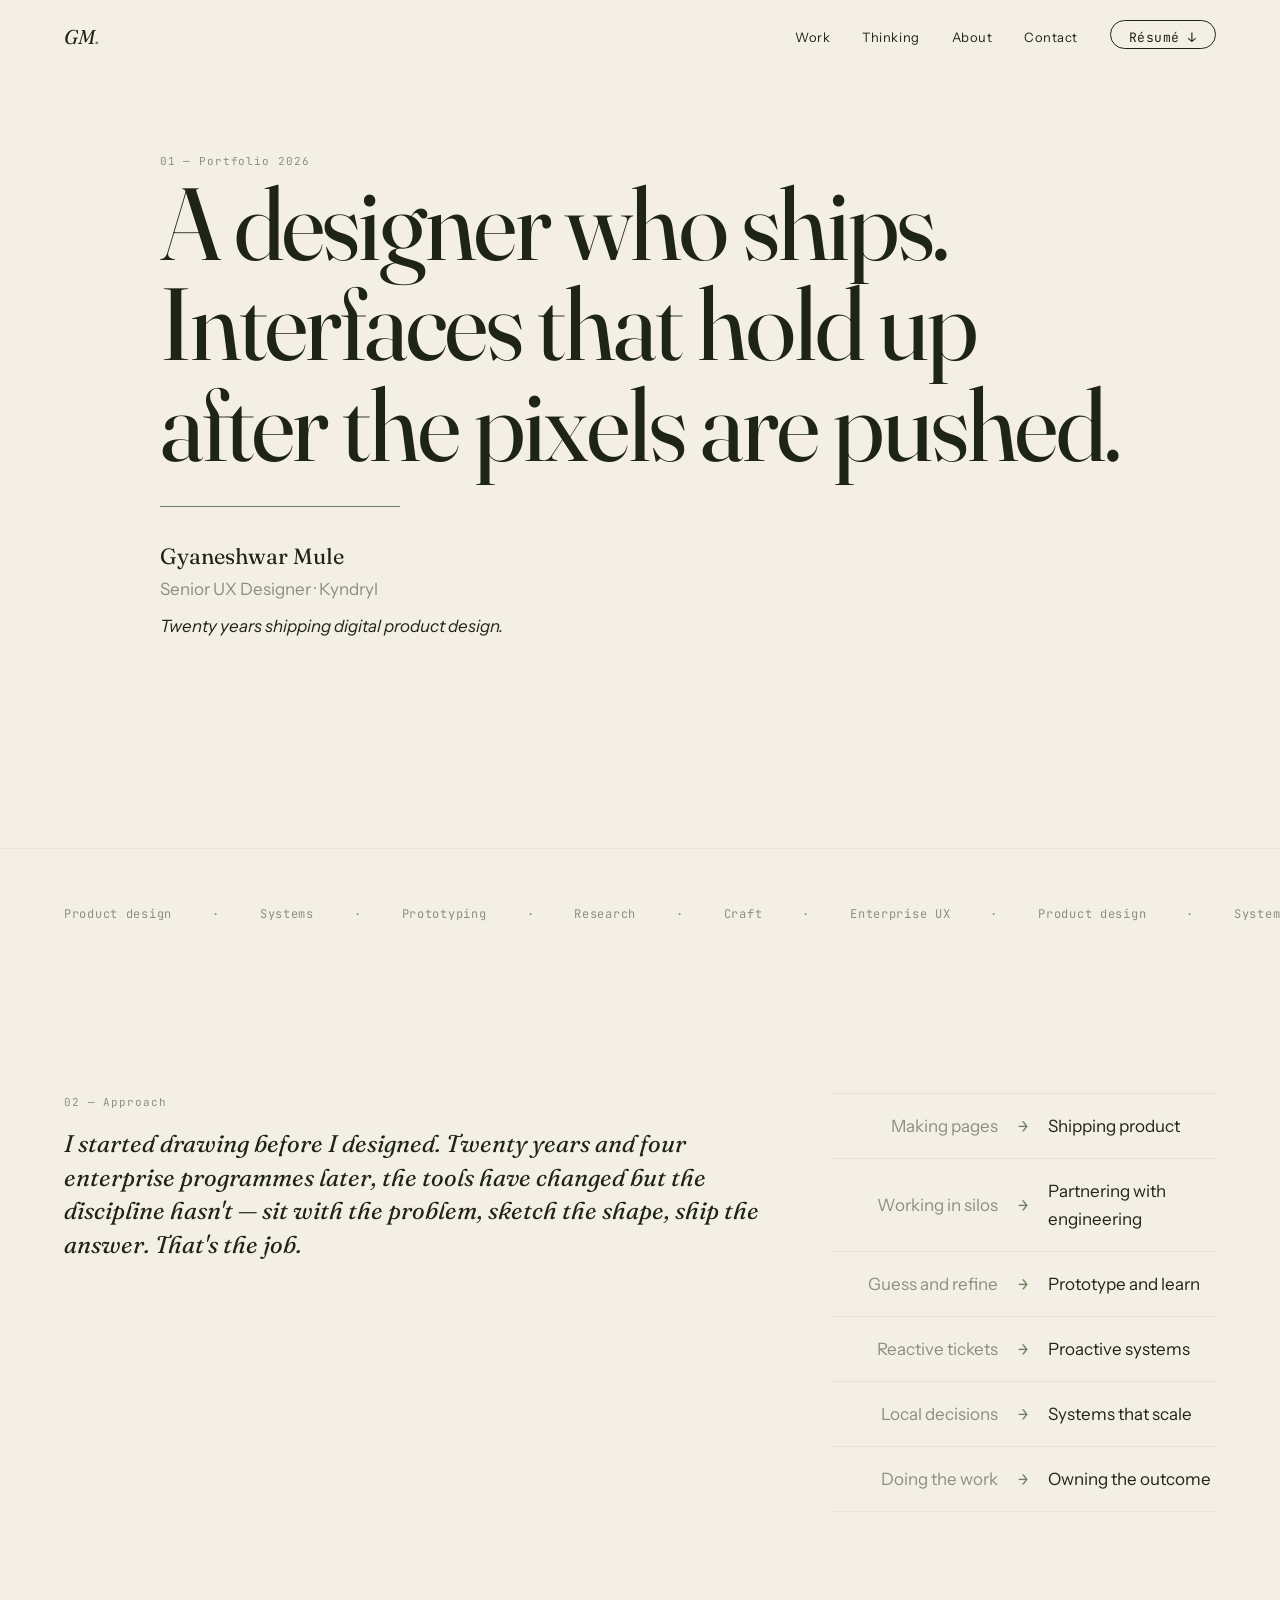
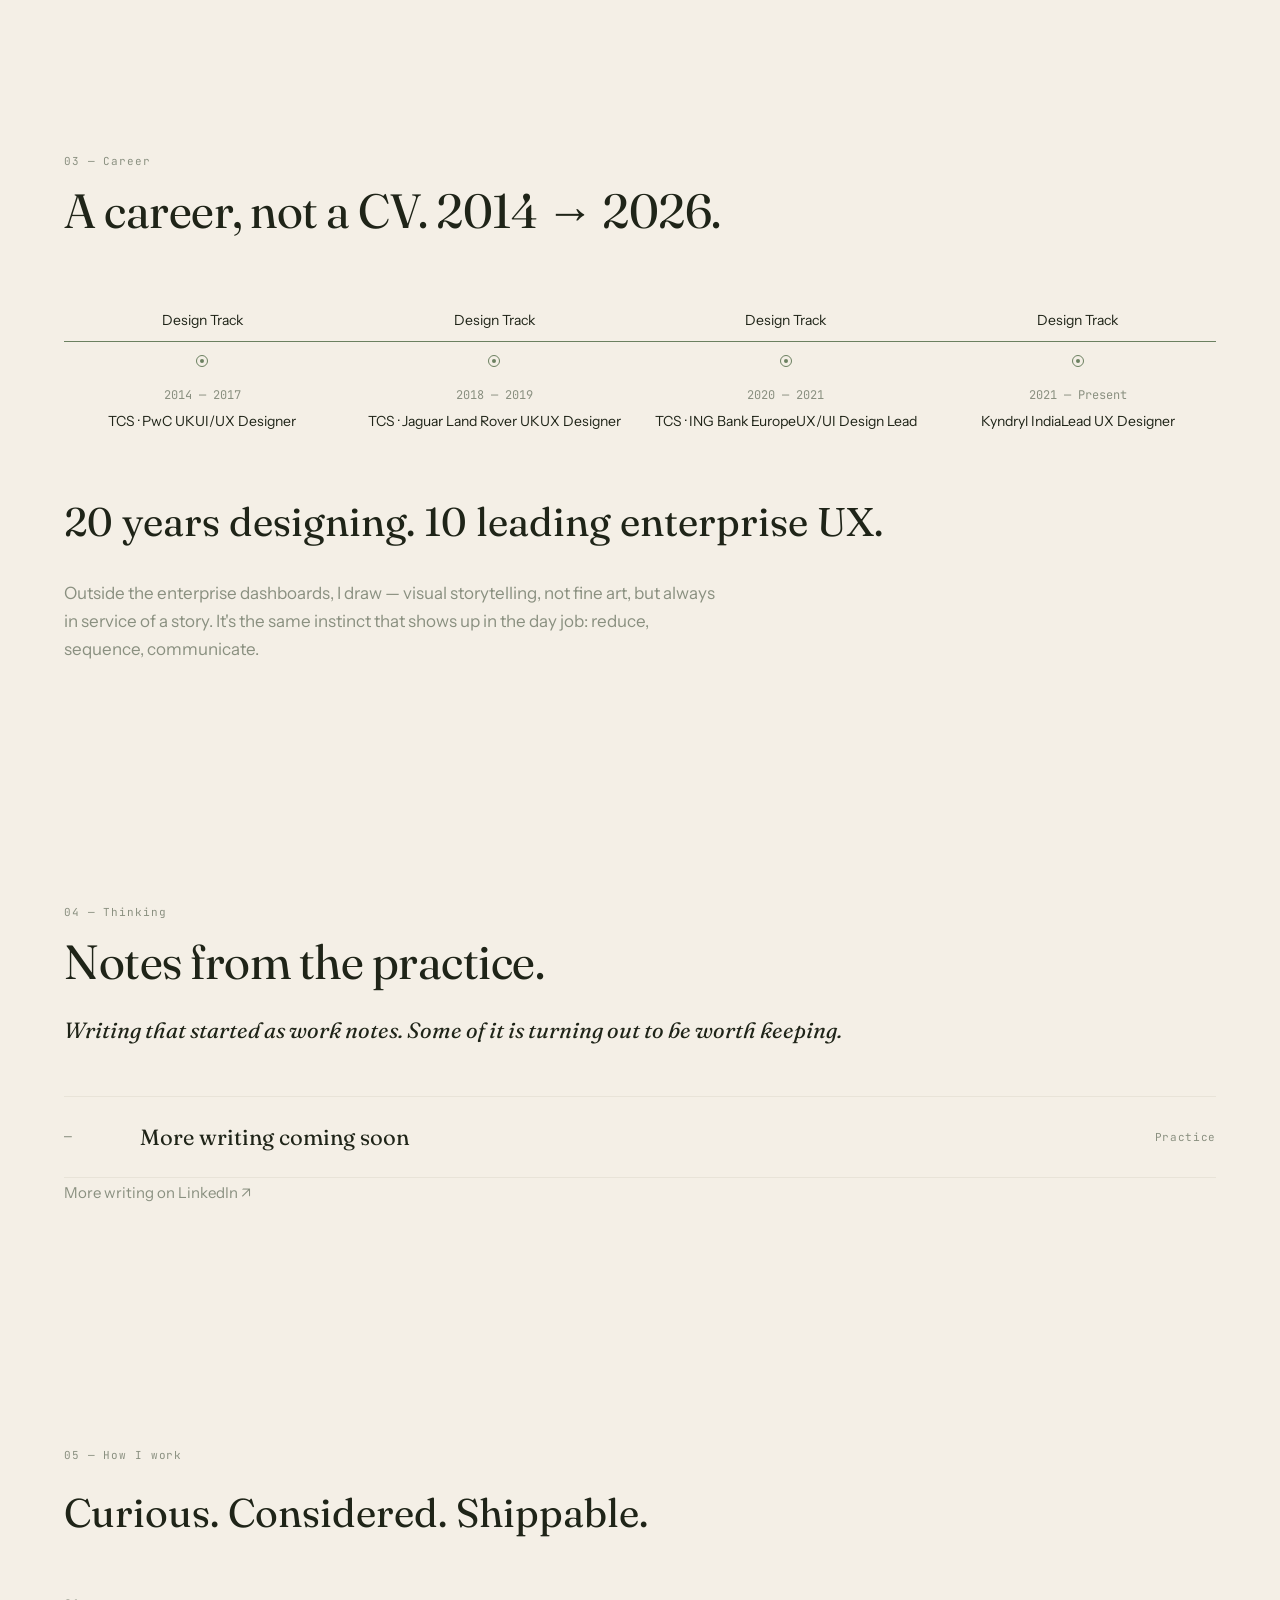
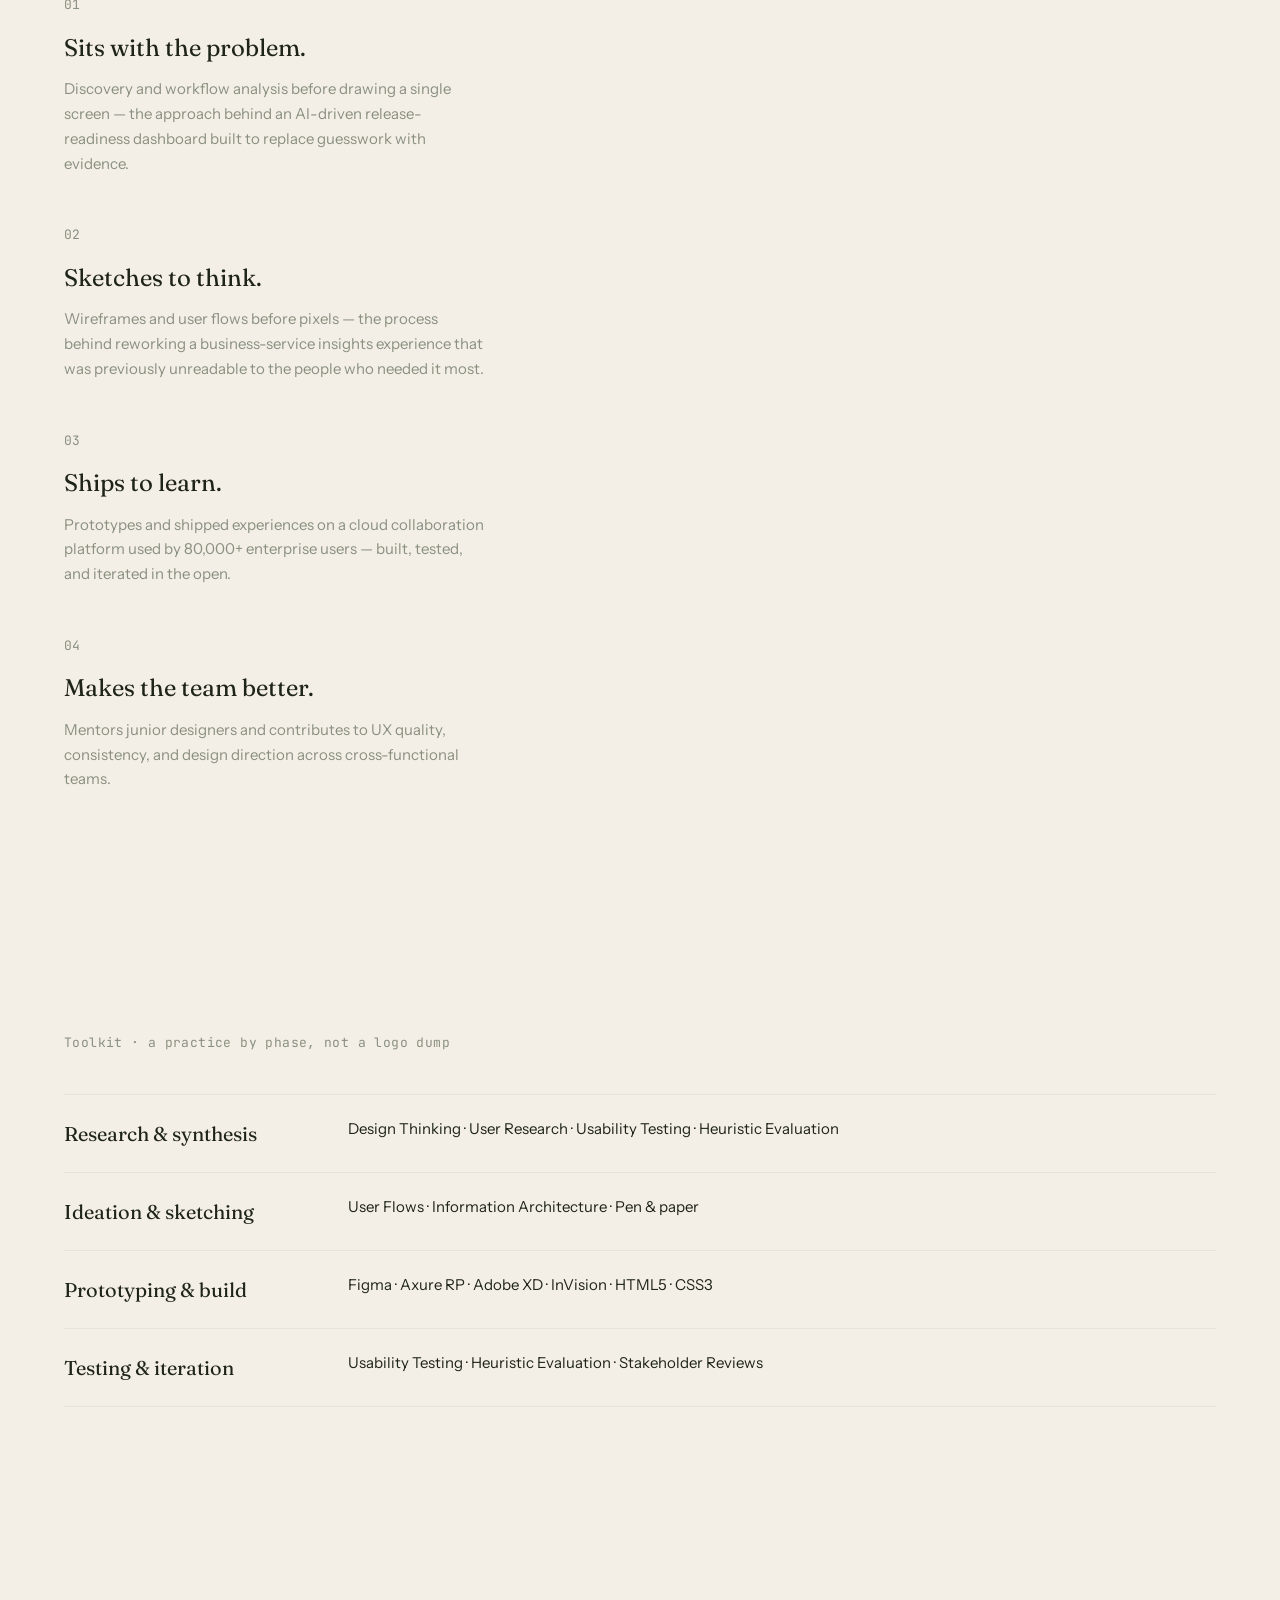
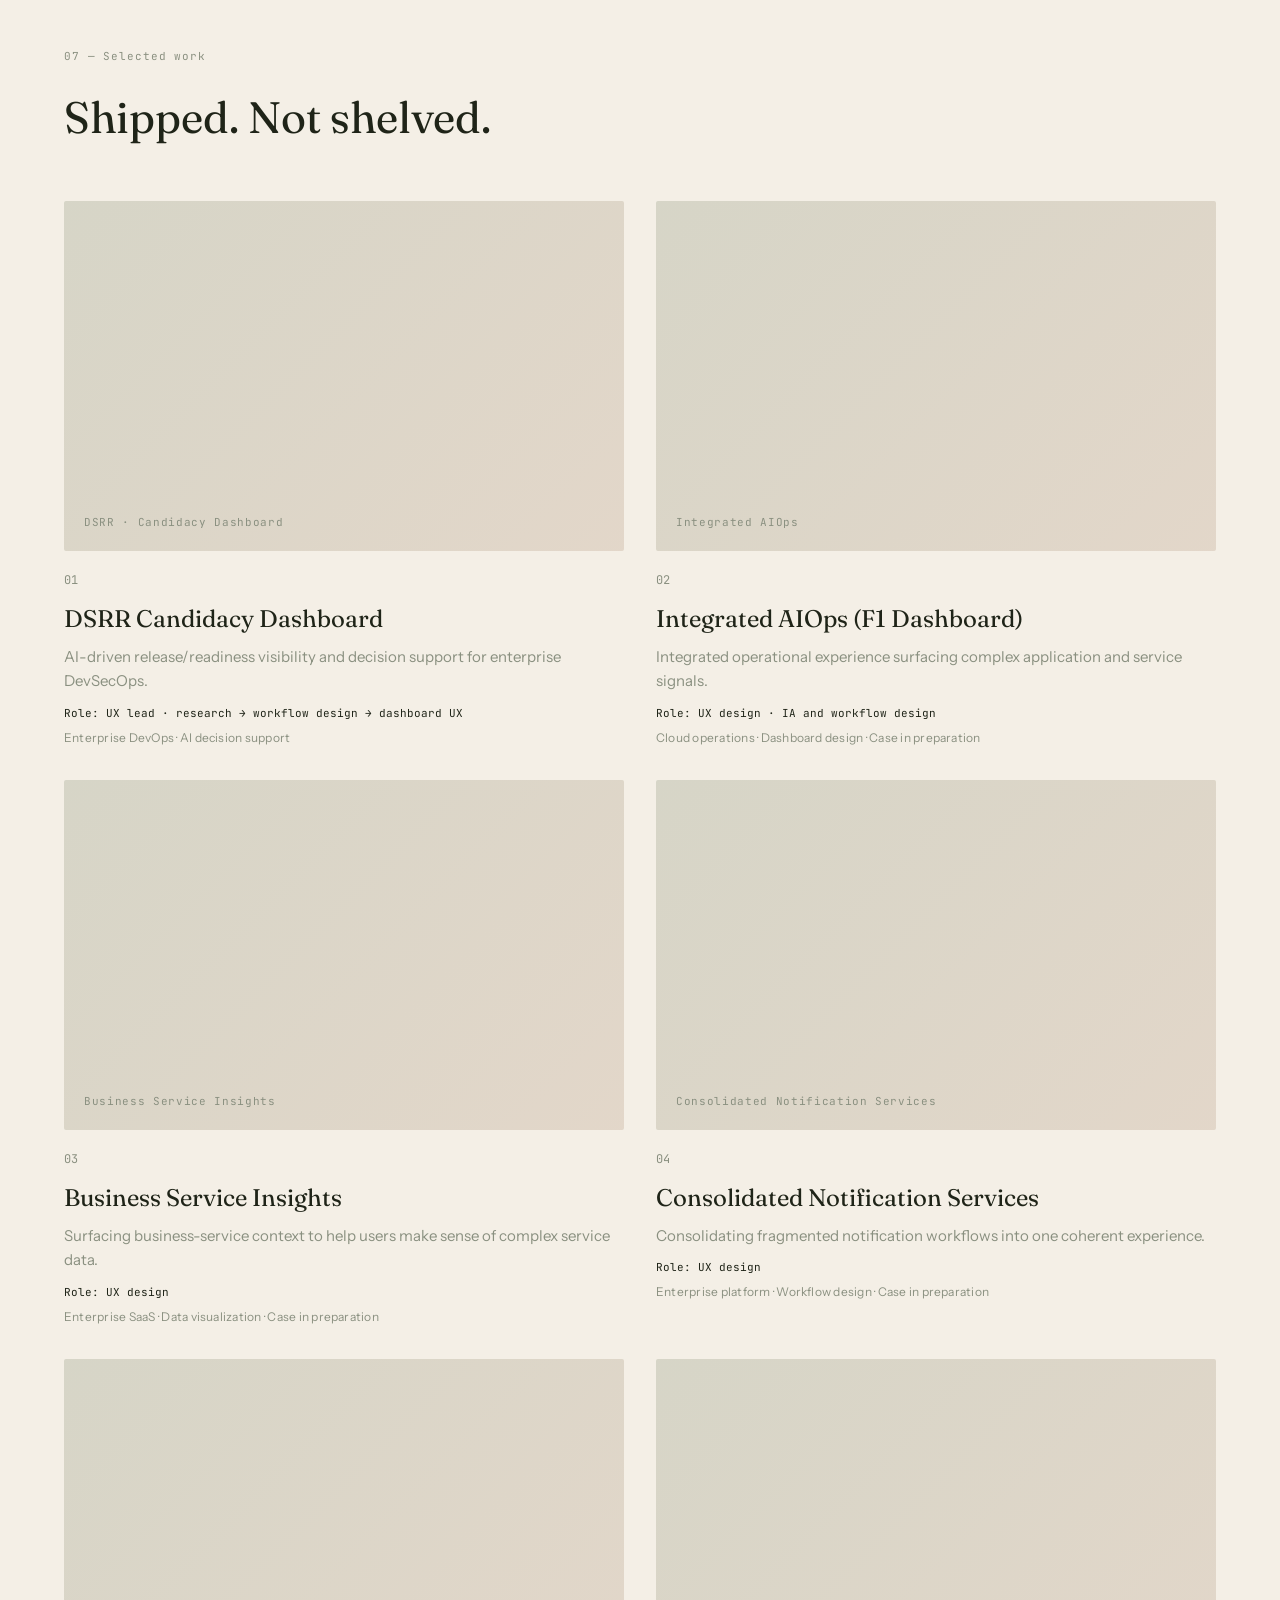
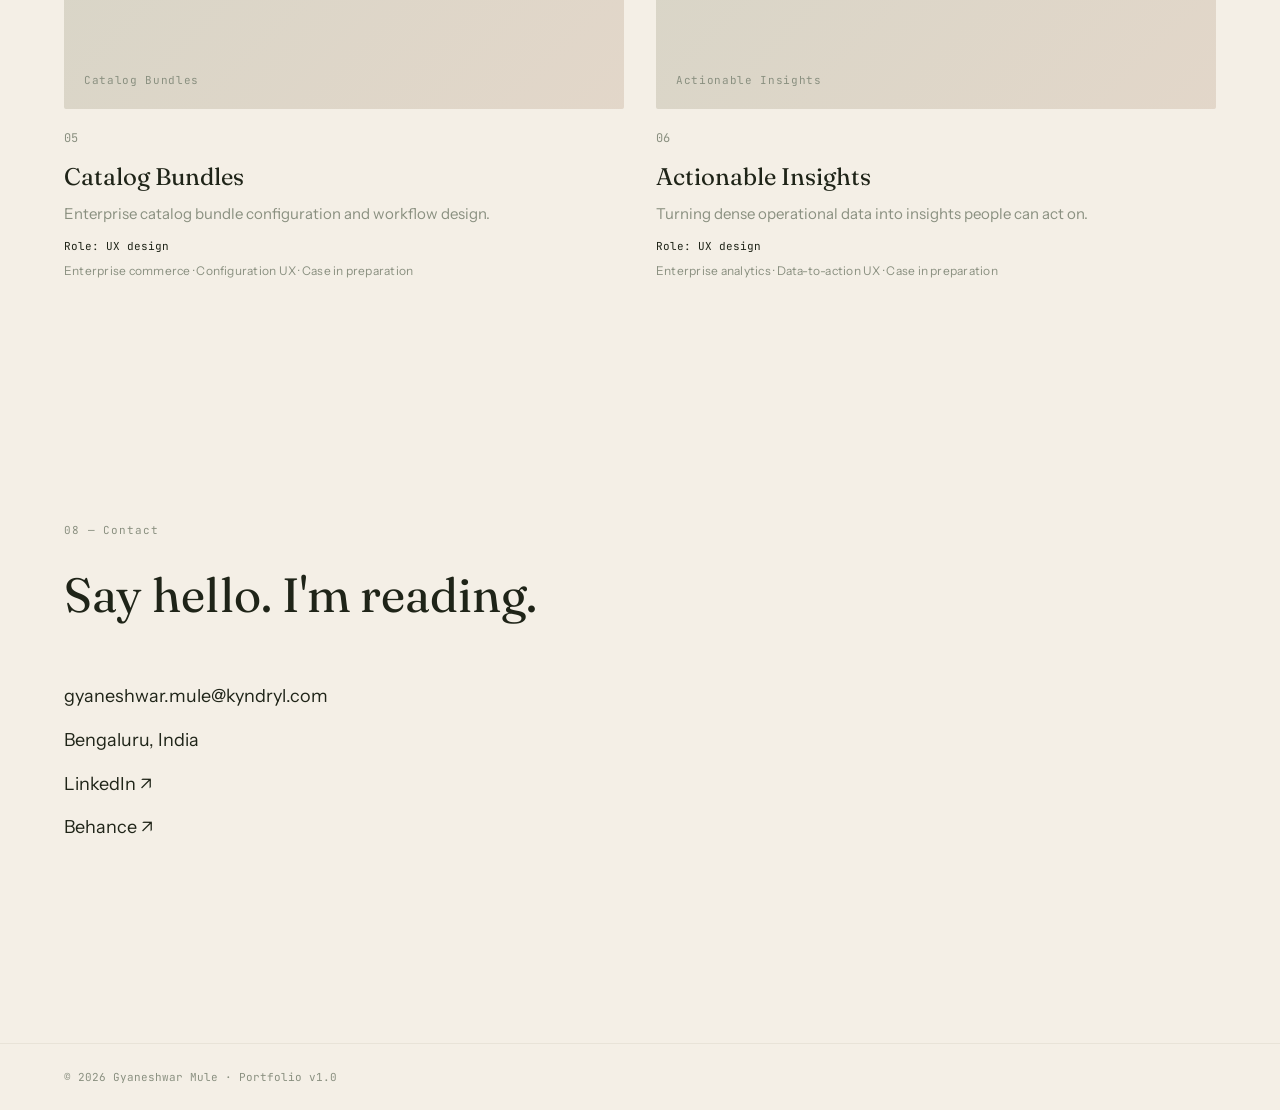
==== index.html @ 70b65ea6 "Add files via upload" ====
<!DOCTYPE html>
<html lang="en">
<head>
<meta charset="UTF-8">
<meta name="viewport" content="width=device-width, initial-scale=1.0">
<title>Gyaneshwar Mule — Senior UX Designer</title>
<meta name="description" content="Gyaneshwar Mule, senior UX designer. A designer who ships — interfaces that hold up after the pixels are pushed.">
<link rel="preconnect" href="https://fonts.googleapis.com">
<link rel="preconnect" href="https://fonts.gstatic.com" crossorigin>
<link href="https://fonts.googleapis.com/css2?family=Fraunces:ital,opsz,wght@0,9..144,300..600;1,9..144,300..600&family=Instrument+Sans:wght@400;500&family=JetBrains+Mono:wght@400;500&display=swap" rel="stylesheet">
<link rel="stylesheet" href="styles.css">
</head>
<body>

<nav class="site-nav">
  <div class="wrap">
    <a href="#" class="monogram">GM<span class="dot">.</span></a>
    <ul class="nav-links">
      <li><a href="#work">Work</a></li>
      <li><a href="#thinking">Thinking</a></li>
      <li><a href="#about">About</a></li>
      <li><a href="#contact">Contact</a></li>
      <li><a class="pill" href="resume/GyaneshwarMule_resume.pdf" target="_blank" rel="noopener">Résumé ↓</a></li>
    </ul>
    <button class="nav-toggle" aria-label="Open menu">
      <span class="label">Menu</span>
    </button>
  </div>
</nav>

<div class="mobile-sheet" aria-hidden="true">
  <div class="mobile-sheet-top">
    <span class="monogram">GM<span class="dot">.</span></span>
    <button class="close-btn">Close</button>
  </div>
  <a href="#work">Work</a>
  <a href="#thinking">Thinking</a>
  <a href="#about">About</a>
  <a href="#contact">Contact</a>
  <a href="resume/GyaneshwarMule_resume.pdf" target="_blank" rel="noopener">Résumé ↓</a>
</div>

<!-- 01 — HERO -->
<header class="hero">
  <div class="wrap">
    <span class="eyebrow">01 — Portfolio 2026</span>
    <h1 class="hero-headline">A designer who ships.<br>Interfaces that hold up<br>after the pixels are pushed.</h1>
    <div class="hero-rule"></div>
    <div class="hero-meta">
      <div class="name">Gyaneshwar Mule</div>
      <div class="role">Senior UX Designer · Kyndryl</div>
      <div class="tagline">Twenty years shipping digital product design.</div>
    </div>
  </div>
  <div class="marquee">
    <div class="wrap">
      <div class="marquee-track">
        <span>Product design</span><span>·</span>
        <span>Systems</span><span>·</span>
        <span>Prototyping</span><span>·</span>
        <span>Research</span><span>·</span>
        <span>Craft</span><span>·</span>
        <span>Enterprise UX</span><span>·</span>
        <span>Product design</span><span>·</span>
        <span>Systems</span><span>·</span>
        <span>Prototyping</span><span>·</span>
        <span>Research</span><span>·</span>
        <span>Craft</span><span>·</span>
        <span>Enterprise UX</span><span>·</span>
      </div>
    </div>
  </div>
</header>

<!-- 02 — THE SHIFT -->
<section class="section-pad">
  <div class="wrap grid shift-grid reveal">
    <div style="grid-column: span 5;">
      <span class="section-number">02 — Approach</span>
      <p class="shift-copy">I started drawing before I designed. Twenty years and four enterprise programmes later, the tools have changed but the discipline hasn't — sit with the problem, sketch the shape, ship the answer. That's the job.</p>
    </div>
    <div style="grid-column: span 6; grid-column-start: 7;">
      <div class="shift-list">
        <div class="shift-row"><span class="from">Making pages</span><span class="arrow">→</span><span class="to">Shipping product</span></div>
        <div class="shift-row"><span class="from">Working in silos</span><span class="arrow">→</span><span class="to">Partnering with engineering</span></div>
        <div class="shift-row"><span class="from">Guess and refine</span><span class="arrow">→</span><span class="to">Prototype and learn</span></div>
        <div class="shift-row"><span class="from">Reactive tickets</span><span class="arrow">→</span><span class="to">Proactive systems</span></div>
        <div class="shift-row"><span class="from">Local decisions</span><span class="arrow">→</span><span class="to">Systems that scale</span></div>
        <div class="shift-row"><span class="from">Doing the work</span><span class="arrow">→</span><span class="to">Owning the outcome</span></div>
      </div>
    </div>
  </div>
</section>

<!-- 03 — THE ARC -->
<section id="about" class="section-pad">
  <div class="wrap reveal">
    <span class="section-number">03 — Career</span>
    <h2 class="section-head">A career, not a CV. 2014 → 2026.</h2>

    <div class="timeline">
      <div class="timeline-line"></div>
      <div class="timeline-stops">
        <div class="timeline-stop">
          <div class="timeline-role">Design Track</div>
          <div class="timeline-dot"></div>
          <div class="timeline-year">2014 — 2017</div>
          <div class="timeline-company">TCS · PwC UK<span class="title">UI/UX Designer</span></div>
        </div>
        <div class="timeline-stop">
          <div class="timeline-role">Design Track</div>
          <div class="timeline-dot"></div>
          <div class="timeline-year">2018 — 2019</div>
          <div class="timeline-company">TCS · Jaguar Land Rover UK<span class="title">UX Designer</span></div>
        </div>
        <div class="timeline-stop">
          <div class="timeline-role">Design Track</div>
          <div class="timeline-dot"></div>
          <div class="timeline-year">2020 — 2021</div>
          <div class="timeline-company">TCS · ING Bank Europe<span class="title">UX/UI Design Lead</span></div>
        </div>
        <div class="timeline-stop">
          <div class="timeline-role">Design Track</div>
          <div class="timeline-dot"></div>
          <div class="timeline-year">2021 — Present</div>
          <div class="timeline-company">Kyndryl India<span class="title">Lead UX Designer</span></div>
        </div>
      </div>
    </div>

    <p class="arc-line">20 years designing. 10 leading enterprise UX.</p>
    <p class="fog" style="max-width: 60ch;">Outside the enterprise dashboards, I draw — visual storytelling, not fine art, but always in service of a story. It's the same instinct that shows up in the day job: reduce, sequence, communicate.</p>
  </div>
</section>

<!-- 04 — THINKING -->
<section id="thinking" class="section-pad">
  <div class="wrap reveal">
    <span class="section-number">04 — Thinking</span>
    <h2 class="section-head">Notes from the practice.</h2>
    <p class="thinking-pov">Writing that started as work notes. Some of it is turning out to be worth keeping.</p>

    <a class="article-row" href="#" aria-disabled="true">
      <span class="article-num">—</span>
      <span class="article-title">More writing coming soon</span>
      <span class="article-tag">Practice</span>
    </a>

    <a class="more-writing" href="#" target="_blank" rel="noopener">More writing on LinkedIn ↗</a>
  </div>
</section>

<!-- 05 — HOW I WORK -->
<section class="section-pad">
  <div class="wrap reveal">
    <span class="section-number">05 — How I work</span>
    <h2 class="cap-head">Curious. Considered. Shippable.</h2>
    <div class="grid cap-grid">
      <div class="cap-block">
        <span class="cap-num">01</span>
        <h3 class="cap-title">Sits with the problem.</h3>
        <p class="cap-proof">Discovery and workflow analysis before drawing a single screen — the approach behind an AI-driven release-readiness dashboard built to replace guesswork with evidence.</p>
      </div>
      <div class="cap-block">
        <span class="cap-num">02</span>
        <h3 class="cap-title">Sketches to think.</h3>
        <p class="cap-proof">Wireframes and user flows before pixels — the process behind reworking a business-service insights experience that was previously unreadable to the people who needed it most.</p>
      </div>
      <div class="cap-block">
        <span class="cap-num">03</span>
        <h3 class="cap-title">Ships to learn.</h3>
        <p class="cap-proof">Prototypes and shipped experiences on a cloud collaboration platform used by 80,000+ enterprise users — built, tested, and iterated in the open.</p>
      </div>
      <div class="cap-block">
        <span class="cap-num">04</span>
        <h3 class="cap-title">Makes the team better.</h3>
        <p class="cap-proof">Mentors junior designers and contributes to UX quality, consistency, and design direction across cross-functional teams.</p>
      </div>
    </div>
  </div>
</section>

<!-- 06 — TOOLKIT -->
<section class="section-pad">
  <div class="wrap reveal">
    <p class="toolkit-head">Toolkit · a practice by phase, not a logo dump</p>
    <div class="toolkit-row">
      <div class="toolkit-phase">Research &amp; synthesis</div>
      <div class="toolkit-tools">Design Thinking · User Research · Usability Testing · Heuristic Evaluation</div>
    </div>
    <div class="toolkit-row">
      <div class="toolkit-phase">Ideation &amp; sketching</div>
      <div class="toolkit-tools">User Flows · Information Architecture · Pen &amp; paper</div>
    </div>
    <div class="toolkit-row">
      <div class="toolkit-phase">Prototyping &amp; build</div>
      <div class="toolkit-tools">Figma · Axure RP · Adobe XD · InVision · HTML5 · CSS3</div>
    </div>
    <div class="toolkit-row">
      <div class="toolkit-phase">Testing &amp; iteration</div>
      <div class="toolkit-tools">Usability Testing · Heuristic Evaluation · Stakeholder Reviews</div>
    </div>
  </div>
</section>

<!-- 07 — SELECTED WORK -->
<section id="work" class="section-pad">
  <div class="wrap reveal">
    <div class="work-head-row">
      <div>
        <span class="section-number">07 — Selected work</span>
        <h2>Shipped. Not shelved.</h2>
      </div>
    </div>

    <div class="work-grid">

      <a class="work-card" href="work/dsrr-candidacy-dashboard.html">
        <div class="work-thumb"><div class="work-thumb-inner"><span class="work-thumb-label">DSRR · Candidacy Dashboard</span></div></div>
        <span class="work-index">01</span>
        <h3 class="work-title">DSRR Candidacy Dashboard</h3>
        <p class="work-desc">AI-driven release/readiness visibility and decision support for enterprise DevSecOps.</p>
        <div class="work-role">Role: UX lead · research → workflow design → dashboard UX</div>
        <div class="work-tags">Enterprise DevOps · AI decision support</div>
      </a>

      <a class="work-card" href="#">
        <div class="work-thumb"><div class="work-thumb-inner"><span class="work-thumb-label">Integrated AIOps</span></div></div>
        <span class="work-index">02</span>
        <h3 class="work-title">Integrated AIOps (F1 Dashboard)</h3>
        <p class="work-desc">Integrated operational experience surfacing complex application and service signals.</p>
        <div class="work-role">Role: UX design · IA and workflow design</div>
        <div class="work-tags">Cloud operations · Dashboard design · Case in preparation</div>
      </a>

      <a class="work-card" href="#">
        <div class="work-thumb"><div class="work-thumb-inner"><span class="work-thumb-label">Business Service Insights</span></div></div>
        <span class="work-index">03</span>
        <h3 class="work-title">Business Service Insights</h3>
        <p class="work-desc">Surfacing business-service context to help users make sense of complex service data.</p>
        <div class="work-role">Role: UX design</div>
        <div class="work-tags">Enterprise SaaS · Data visualization · Case in preparation</div>
      </a>

      <a class="work-card" href="#">
        <div class="work-thumb"><div class="work-thumb-inner"><span class="work-thumb-label">Consolidated Notification Services</span></div></div>
        <span class="work-index">04</span>
        <h3 class="work-title">Consolidated Notification Services</h3>
        <p class="work-desc">Consolidating fragmented notification workflows into one coherent experience.</p>
        <div class="work-role">Role: UX design</div>
        <div class="work-tags">Enterprise platform · Workflow design · Case in preparation</div>
      </a>

      <a class="work-card" href="#">
        <div class="work-thumb"><div class="work-thumb-inner"><span class="work-thumb-label">Catalog Bundles</span></div></div>
        <span class="work-index">05</span>
        <h3 class="work-title">Catalog Bundles</h3>
        <p class="work-desc">Enterprise catalog bundle configuration and workflow design.</p>
        <div class="work-role">Role: UX design</div>
        <div class="work-tags">Enterprise commerce · Configuration UX · Case in preparation</div>
      </a>

      <a class="work-card" href="#">
        <div class="work-thumb"><div class="work-thumb-inner"><span class="work-thumb-label">Actionable Insights</span></div></div>
        <span class="work-index">06</span>
        <h3 class="work-title">Actionable Insights</h3>
        <p class="work-desc">Turning dense operational data into insights people can act on.</p>
        <div class="work-role">Role: UX design</div>
        <div class="work-tags">Enterprise analytics · Data-to-action UX · Case in preparation</div>
      </a>

    </div>
  </div>
</section>

<!-- 08 — CONTACT -->
<section id="contact" class="section-pad">
  <div class="wrap reveal">
    <span class="section-number">08 — Contact</span>
    <h2 class="contact-head">Say hello. I'm reading.</h2>
    <div class="contact-lines">
      <a href="mailto:gyaneshwar.mule@kyndryl.com">gyaneshwar.mule@kyndryl.com</a>
      <span>Bengaluru, India</span>
      <a href="#" target="_blank" rel="noopener">LinkedIn ↗</a>
      <a href="#" target="_blank" rel="noopener">Behance ↗</a>
    </div>
  </div>
</section>

<footer class="site-footer">
  <div class="wrap">
    <span class="footer-copy">© 2026 Gyaneshwar Mule · Portfolio v1.0</span>
  </div>
</footer>

<script src="script.js"></script>
</body>
</html>
---- styles.css ----
/* ============================================================
   Gyaneshwar Mule — portfolio stylesheet
   Design tokens per build brief §5
   ============================================================ */

:root {
  --cream: #F4EFE6;
  --ink: #1F2418;
  --sage: #6B8060;
  --stone: #E8E3D8;
  --fog: #8A9080;
  --clay: #B26A47;

  --max-width: 1280px;
  --margin: 64px;
  --gutter: 24px;
  --unit: 8px;

  --font-display: "Fraunces", serif;
  --font-body: "Instrument Sans", sans-serif;
  --font-mono: "JetBrains Mono", monospace;
}

@media (max-width: 720px) {
  :root { --margin: 24px; }
}

* { box-sizing: border-box; }

html { scroll-behavior: smooth; }

@media (prefers-reduced-motion: reduce) {
  html { scroll-behavior: auto; }
}

body {
  margin: 0;
  background: var(--cream);
  color: var(--ink);
  font-family: var(--font-body);
  font-weight: 400;
  font-size: 17px;
  line-height: 1.65;
  -webkit-font-smoothing: antialiased;
}

a { color: inherit; }

img { max-width: 100%; display: block; }

.wrap {
  max-width: var(--max-width);
  margin: 0 auto;
  padding-left: var(--margin);
  padding-right: var(--margin);
}

.grid {
  display: grid;
  grid-template-columns: repeat(12, 1fr);
  gap: var(--gutter);
}

section { position: relative; }

/* ---------- Type ---------- */

h1, h2, h3, .display {
  font-family: var(--font-display);
  font-weight: 400;
  margin: 0;
  color: var(--ink);
}

.hero-headline {
  font-size: clamp(56px, 8vw, 104px);
  line-height: 0.98;
  letter-spacing: -0.02em;
  font-optical-sizing: auto;
  font-variation-settings: "opsz" 144;
}

.section-head {
  font-size: clamp(32px, 4vw, 48px);
  line-height: 1.05;
  letter-spacing: -0.01em;
  font-variation-settings: "opsz" 72;
}

em, .italic { font-style: italic; }

.label {
  font-family: var(--font-mono);
  font-size: 11px;
  letter-spacing: 0.08em;
  text-transform: uppercase;
  color: var(--fog);
}

.eyebrow {
  font-family: var(--font-mono);
  font-size: 11px;
  letter-spacing: 0.08em;
  color: var(--fog);
}

p { margin: 0 0 1em; }
p:last-child { margin-bottom: 0; }

.fog { color: var(--fog); }
.sage-text { color: var(--sage); }

/* ---------- Nav ---------- */

.site-nav {
  position: sticky;
  top: 0;
  z-index: 40;
  background: rgba(244, 239, 230, 0.88);
  backdrop-filter: blur(6px);
  border-bottom: 1px solid transparent;
  transition: border-color 200ms ease;
}
.site-nav.scrolled { border-bottom-color: var(--stone); }

.site-nav .wrap {
  display: flex;
  align-items: center;
  justify-content: space-between;
  height: 72px;
}

.monogram {
  font-family: var(--font-display);
  font-style: italic;
  font-size: 20px;
  text-decoration: none;
}
.monogram .dot { color: var(--sage); }

.nav-links {
  display: flex;
  align-items: center;
  gap: 32px;
  list-style: none;
  margin: 0;
  padding: 0;
}

.nav-links a {
  font-size: 13px;
  letter-spacing: 0.04em;
  text-decoration: none;
  position: relative;
  padding-bottom: 2px;
}

.nav-links a:not(.pill)::after {
  content: "";
  position: absolute;
  left: 0;
  bottom: -2px;
  width: 0;
  height: 1px;
  background: var(--sage);
  transition: width 200ms ease;
}
.nav-links a:not(.pill):hover::after { width: 100%; }

.pill {
  border: 1px solid var(--ink);
  border-radius: 999px;
  padding: 8px 18px;
  font-family: var(--font-mono);
  font-size: 12px;
  letter-spacing: 0.04em;
  transition: background 200ms ease, color 200ms ease;
}
.pill:hover { background: var(--ink); color: var(--cream); }

.nav-toggle { display: none; }

@media (max-width: 720px) {
  .nav-links:not(.pill-only) { display: none; }
  .nav-toggle { display: block; }
}

/* ---------- Hero ---------- */

.hero {
  min-height: 100vh;
  display: flex;
  flex-direction: column;
  justify-content: center;
  padding-top: 72px;
  padding-bottom: 48px;
}

.hero-rule {
  width: 240px;
  height: 1px;
  background: var(--stone);
  margin: 32px 0;
  position: relative;
  overflow: hidden;
}
.hero-rule::after {
  content: "";
  position: absolute;
  inset: 0;
  background: var(--sage);
  transform: scaleX(0);
  transform-origin: left;
  animation: draw-rule 700ms 300ms ease-out forwards;
}
@media (prefers-reduced-motion: reduce) {
  .hero-rule::after { animation: none; transform: scaleX(1); }
}

@keyframes draw-rule {
  to { transform: scaleX(1); }
}

.hero-meta { font-size: 17px; line-height: 1.6; }
.hero-meta .name { font-family: var(--font-display); font-size: 22px; }
.hero-meta .role { color: var(--fog); margin-top: 2px; }
.hero-meta .tagline { font-style: italic; margin-top: 10px; color: var(--ink); }

.marquee {
  margin-top: auto;
  padding-top: 56px;
  overflow: hidden;
  border-top: 1px solid var(--stone);
}
.marquee-track {
  display: flex;
  gap: 40px;
  white-space: nowrap;
  animation: marquee 28s linear infinite;
  width: max-content;
}
@media (prefers-reduced-motion: reduce) {
  .marquee-track { animation: none; }
}
@keyframes marquee {
  from { transform: translateX(0); }
  to { transform: translateX(-50%); }
}
.marquee-track span {
  font-family: var(--font-mono);
  font-size: 12px;
  letter-spacing: 0.06em;
  color: var(--fog);
}

/* ---------- Reveal on scroll ---------- */

.reveal {
  opacity: 0;
  transform: translateY(20px);
  transition: opacity 400ms ease-out, transform 400ms ease-out;
}
.reveal.is-visible { opacity: 1; transform: translateY(0); }
@media (prefers-reduced-motion: reduce) {
  .reveal { transform: none; transition: opacity 400ms ease-out; }
}

/* ---------- Section spacing ---------- */

.section-pad { padding: 120px 0; }
@media (max-width: 720px) {
  .section-pad { padding: 72px 0; }
}

.section-number {
  font-family: var(--font-mono);
  font-size: 11px;
  letter-spacing: 0.08em;
  color: var(--fog);
  margin-bottom: 16px;
  display: block;
}

/* ---------- Section 02: The shift ---------- */

.shift-grid {
  grid-template-columns: 5fr 6fr;
}
@media (max-width: 900px) {
  .shift-grid { grid-template-columns: 1fr; }
}
.shift-copy {
  font-family: var(--font-display);
  font-style: italic;
  font-size: 24px;
  line-height: 1.4;
}
.shift-list { border-top: 1px solid var(--stone); }
.shift-row {
  display: flex;
  align-items: center;
  gap: 20px;
  padding: 18px 0;
  border-bottom: 1px solid var(--stone);
}
.shift-row .from { color: var(--fog); flex: 1; text-align: right; }
.shift-row .arrow { color: var(--sage); font-family: var(--font-mono); }
.shift-row .to { color: var(--ink); flex: 1; }

/* ---------- Section 03: The arc ---------- */

.timeline {
  position: relative;
  margin: 64px 0 48px;
  padding-top: 8px;
}
.timeline-line {
  position: absolute;
  top: 40px;
  left: 0;
  right: 0;
  height: 1px;
  background: var(--sage);
}
.timeline-stops {
  display: flex;
  justify-content: space-between;
  position: relative;
  flex-wrap: wrap;
  gap: 32px 0;
}
.timeline-stop {
  display: flex;
  flex-direction: column;
  align-items: center;
  text-align: center;
  width: 24%;
  min-width: 140px;
}
.timeline-role {
  font-size: 14px;
  margin-bottom: 24px;
}
.timeline-role .title { display: block; color: var(--fog); font-size: 13px; }
.timeline-dot {
  width: 10px;
  height: 10px;
  border-radius: 50%;
  background: var(--sage);
  border: 3px solid var(--cream);
  outline: 1px solid var(--sage);
  z-index: 1;
}
.timeline-year {
  font-family: var(--font-mono);
  font-size: 12px;
  color: var(--fog);
  margin-top: 20px;
}
.timeline-company { font-size: 14px; margin-top: 4px; }

.arc-line {
  font-family: var(--font-display);
  font-size: clamp(28px, 3.5vw, 40px);
  margin: 56px 0 24px;
}

/* ---------- Section 04: Thinking ---------- */

.thinking-pov {
  font-family: var(--font-display);
  font-style: italic;
  font-size: 22px;
  margin: 24px 0 48px;
  color: var(--ink);
}

.article-row {
  display: grid;
  grid-template-columns: 60px 1fr auto;
  align-items: center;
  gap: 16px;
  padding: 22px 0;
  border-bottom: 1px solid var(--stone);
  text-decoration: none;
}
.article-row:first-of-type { border-top: 1px solid var(--stone); }
.article-num { font-family: var(--font-mono); font-size: 13px; color: var(--fog); }
.article-title {
  font-family: var(--font-display);
  font-size: 22px;
  position: relative;
  width: fit-content;
}
.article-title::after {
  content: "";
  position: absolute;
  left: 0;
  bottom: -4px;
  width: 0;
  height: 1px;
  background: var(--sage);
  transition: width 200ms ease;
}
.article-row:hover .article-title::after { width: 100%; }
.article-tag {
  font-family: var(--font-mono);
  font-size: 11px;
  letter-spacing: 0.06em;
  color: var(--fog);
}
.more-writing {
  margin-top: 24px;
  font-size: 15px;
  color: var(--fog);
  text-decoration: none;
}
.more-writing:hover { color: var(--sage); }

/* ---------- Section 05: Capabilities ---------- */

.cap-head {
  font-family: var(--font-display);
  font-size: clamp(28px, 3.5vw, 40px);
  margin-bottom: 48px;
}
.cap-grid {
  grid-template-columns: 1fr 1fr;
  row-gap: 48px;
}
@media (max-width: 720px) {
  .cap-grid { grid-template-columns: 1fr; }
}
.cap-block { grid-column: span 6; }
@media (max-width: 720px) {
  .cap-block { grid-column: span 12; }
}
.cap-num {
  font-family: var(--font-mono);
  font-size: 13px;
  color: var(--fog);
  display: block;
  margin-bottom: 12px;
}
.cap-title {
  font-family: var(--font-display);
  font-size: 24px;
  margin-bottom: 10px;
}
.cap-proof { color: var(--fog); font-size: 15px; max-width: 42ch; }

/* ---------- Section 06: Toolkit ---------- */

.toolkit-head {
  font-family: var(--font-mono);
  font-size: 13px;
  letter-spacing: 0.03em;
  color: var(--fog);
  margin-bottom: 40px;
}
.toolkit-row {
  display: grid;
  grid-template-columns: 260px 1fr;
  gap: 24px;
  padding: 22px 0;
  border-bottom: 1px solid var(--stone);
}
.toolkit-row:first-of-type { border-top: 1px solid var(--stone); }
@media (max-width: 640px) {
  .toolkit-row { grid-template-columns: 1fr; gap: 6px; }
}
.toolkit-phase {
  font-family: var(--font-display);
  font-size: 20px;
}
.toolkit-tools {
  font-size: 15px;
  color: var(--ink);
}

/* ---------- Section 07: Selected work ---------- */

.work-head-row {
  display: flex;
  justify-content: space-between;
  align-items: baseline;
  margin-bottom: 48px;
  flex-wrap: wrap;
  gap: 8px;
}
.work-head-row h2 { font-size: clamp(32px, 4vw, 44px); }

.work-grid {
  display: grid;
  grid-template-columns: 1fr 1fr;
  gap: 32px;
}
@media (max-width: 720px) {
  .work-grid { grid-template-columns: 1fr; }
}

.work-card {
  text-decoration: none;
  color: var(--ink);
  display: block;
}
.work-thumb {
  aspect-ratio: 16 / 10;
  background: var(--stone);
  border-radius: 2px;
  overflow: hidden;
  margin-bottom: 20px;
  display: flex;
  align-items: center;
  justify-content: center;
  position: relative;
}
.work-thumb-inner {
  width: 100%;
  height: 100%;
  background:
    linear-gradient(135deg, rgba(107,128,96,0.14), rgba(178,106,71,0.10));
  display: flex;
  align-items: flex-end;
  padding: 20px;
}
.work-thumb-label {
  font-family: var(--font-mono);
  font-size: 11px;
  letter-spacing: 0.06em;
  color: var(--fog);
}
.work-index {
  font-family: var(--font-mono);
  font-size: 12px;
  color: var(--fog);
  display: block;
  margin-bottom: 8px;
}
.work-title {
  font-family: var(--font-display);
  font-size: 24px;
  margin-bottom: 6px;
  transition: color 200ms ease;
}
.work-card:hover .work-title { color: var(--sage); }
.work-desc { color: var(--fog); font-size: 15px; margin-bottom: 10px; }
.work-role {
  font-family: var(--font-mono);
  font-size: 11px;
  color: var(--ink);
  margin-bottom: 6px;
}
.work-tags {
  font-size: 12px;
  color: var(--fog);
  letter-spacing: 0.02em;
}

/* ---------- Section 08: Contact ---------- */

.contact-head { font-size: clamp(32px, 4.5vw, 48px); margin-bottom: 48px; }
.contact-lines { display: flex; flex-direction: column; gap: 14px; margin-bottom: 80px; }
.contact-lines a, .contact-lines span {
  font-size: 18px;
  text-decoration: none;
  width: fit-content;
  position: relative;
}
.contact-lines a::after {
  content: "";
  position: absolute;
  left: 0; bottom: -2px;
  width: 0; height: 1px;
  background: var(--sage);
  transition: width 200ms ease;
}
.contact-lines a:hover::after { width: 100%; }

.site-footer {
  border-top: 1px solid var(--stone);
  padding: 24px 0;
}
.site-footer .wrap {
  display: flex;
  justify-content: space-between;
  flex-wrap: wrap;
  gap: 8px;
}
.footer-copy {
  font-family: var(--font-mono);
  font-size: 11px;
  color: var(--fog);
}

/* ---------- Mobile sheet menu ---------- */

.mobile-sheet {
  position: fixed;
  inset: 0;
  background: var(--cream);
  z-index: 50;
  display: none;
  flex-direction: column;
  padding: 24px;
}
.mobile-sheet.open { display: flex; }
.mobile-sheet-top {
  display: flex;
  justify-content: space-between;
  align-items: center;
  margin-bottom: 48px;
}
.mobile-sheet a {
  font-family: var(--font-display);
  font-size: 32px;
  text-decoration: none;
  padding: 12px 0;
  border-bottom: 1px solid var(--stone);
}
.close-btn {
  background: none;
  border: none;
  font-family: var(--font-mono);
  font-size: 13px;
  cursor: pointer;
  color: var(--ink);
}

/* ---------- Case study template ---------- */

.case-back {
  font-family: var(--font-mono);
  font-size: 12px;
  letter-spacing: 0.04em;
  text-decoration: none;
  display: inline-flex;
  align-items: center;
  gap: 6px;
}
.case-back:hover { color: var(--sage); }

.case-hero { padding: 56px 0 80px; }
.case-label { margin-bottom: 20px; }
.case-h1 {
  font-family: var(--font-display);
  font-size: clamp(40px, 6vw, 72px);
  line-height: 1.02;
  letter-spacing: -0.01em;
  margin-bottom: 24px;
}
.case-deck {
  font-size: 20px;
  color: var(--fog);
  max-width: 60ch;
  margin-bottom: 48px;
}

.metric-strip {
  display: flex;
  flex-wrap: wrap;
  gap: 40px;
  border-top: 1px solid var(--stone);
  padding-top: 32px;
}
.metric-block { min-width: 140px; }
.metric-number {
  font-family: var(--font-display);
  font-size: 40px;
  color: var(--sage);
}
.metric-label { font-size: 14px; color: var(--fog); margin-top: 4px; }

.case-block {
  padding: 64px 0;
  border-top: 1px solid var(--stone);
  max-width: 760px;
}
.case-block h3 {
  font-family: var(--font-mono);
  font-size: 12px;
  letter-spacing: 0.06em;
  text-transform: uppercase;
  color: var(--fog);
  margin-bottom: 24px;
}
.case-block-title {
  font-family: var(--font-display);
  font-size: 30px;
  margin-bottom: 20px;
}
.case-block ol, .case-block ul {
  padding-left: 20px;
  margin: 16px 0;
}
.case-block li { margin-bottom: 10px; }
.case-note {
  font-family: var(--font-mono);
  font-size: 12px;
  color: var(--fog);
  margin-top: 16px;
}

.case-foot {
  padding: 100px 0 80px;
  border-top: 1px solid var(--stone);
}
.case-foot-line {
  font-family: var(--font-display);
  font-style: italic;
  font-size: clamp(28px, 4vw, 42px);
  margin-bottom: 40px;
}
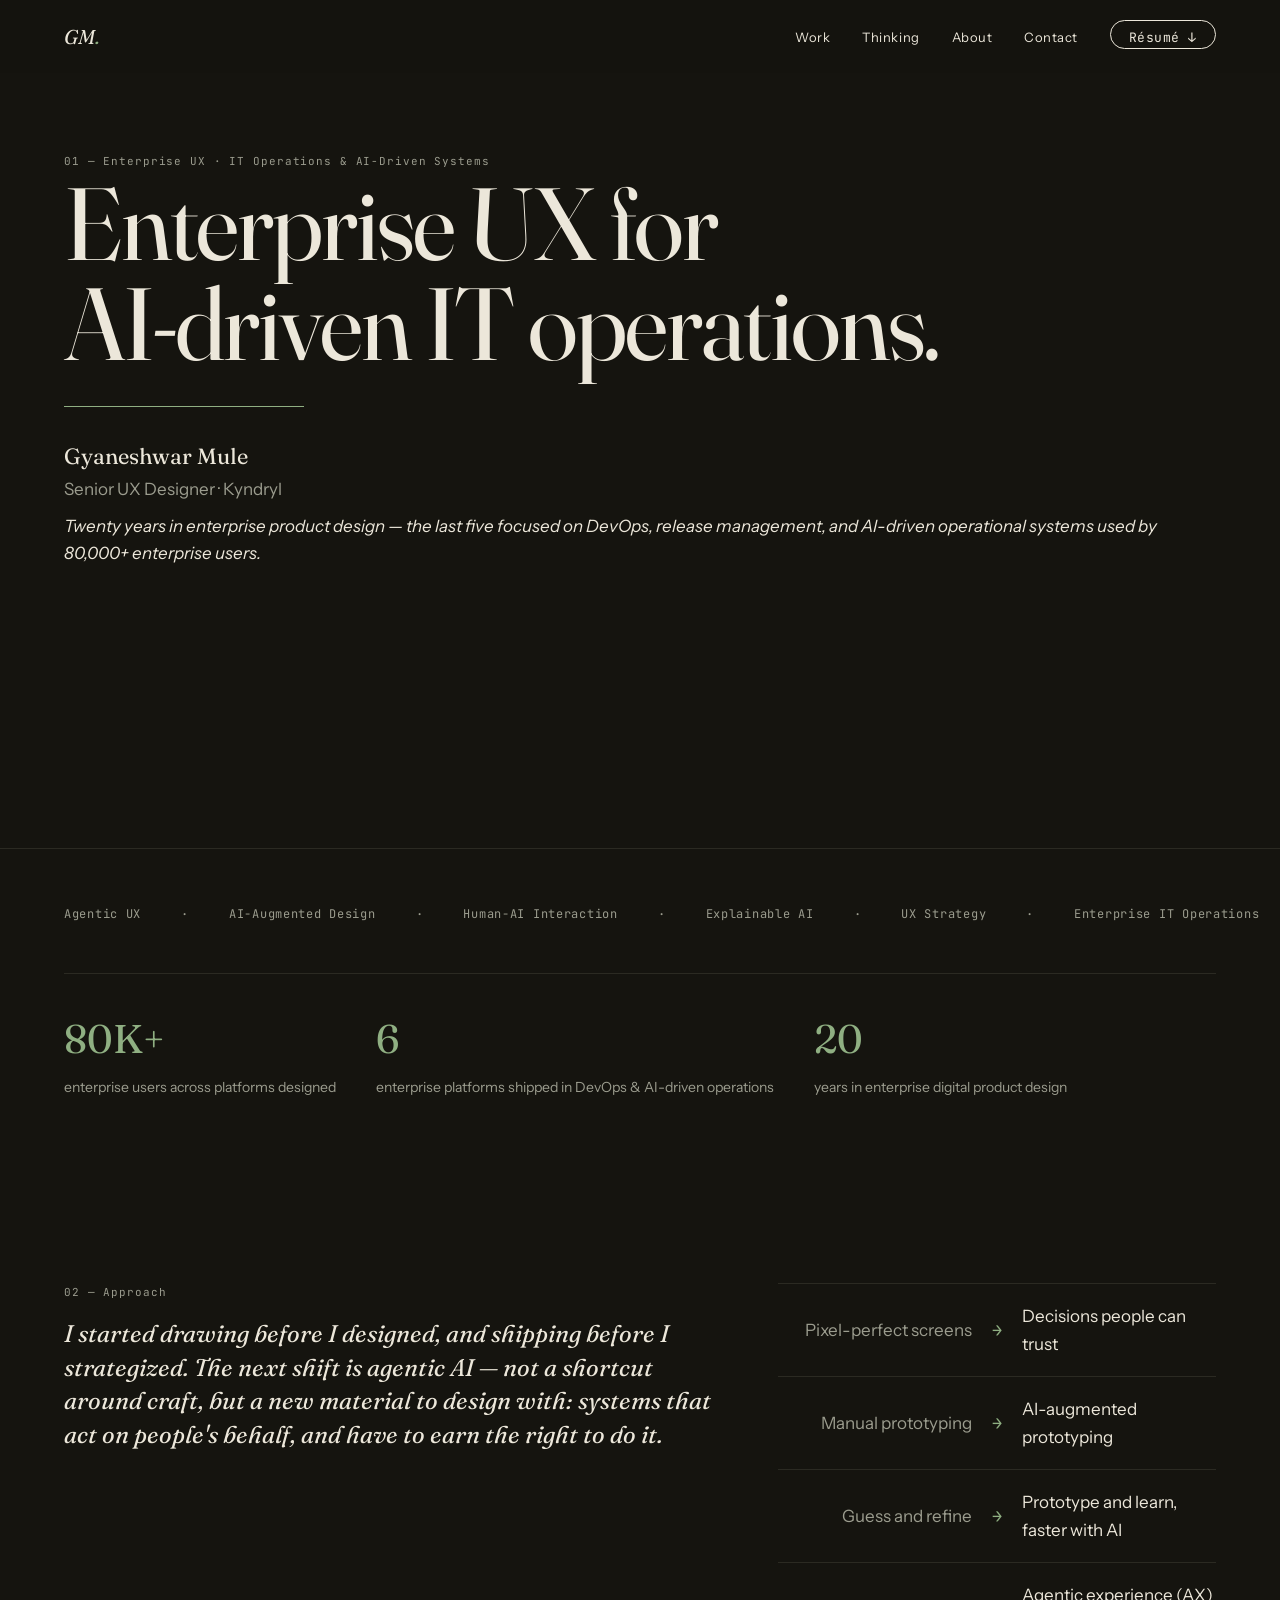
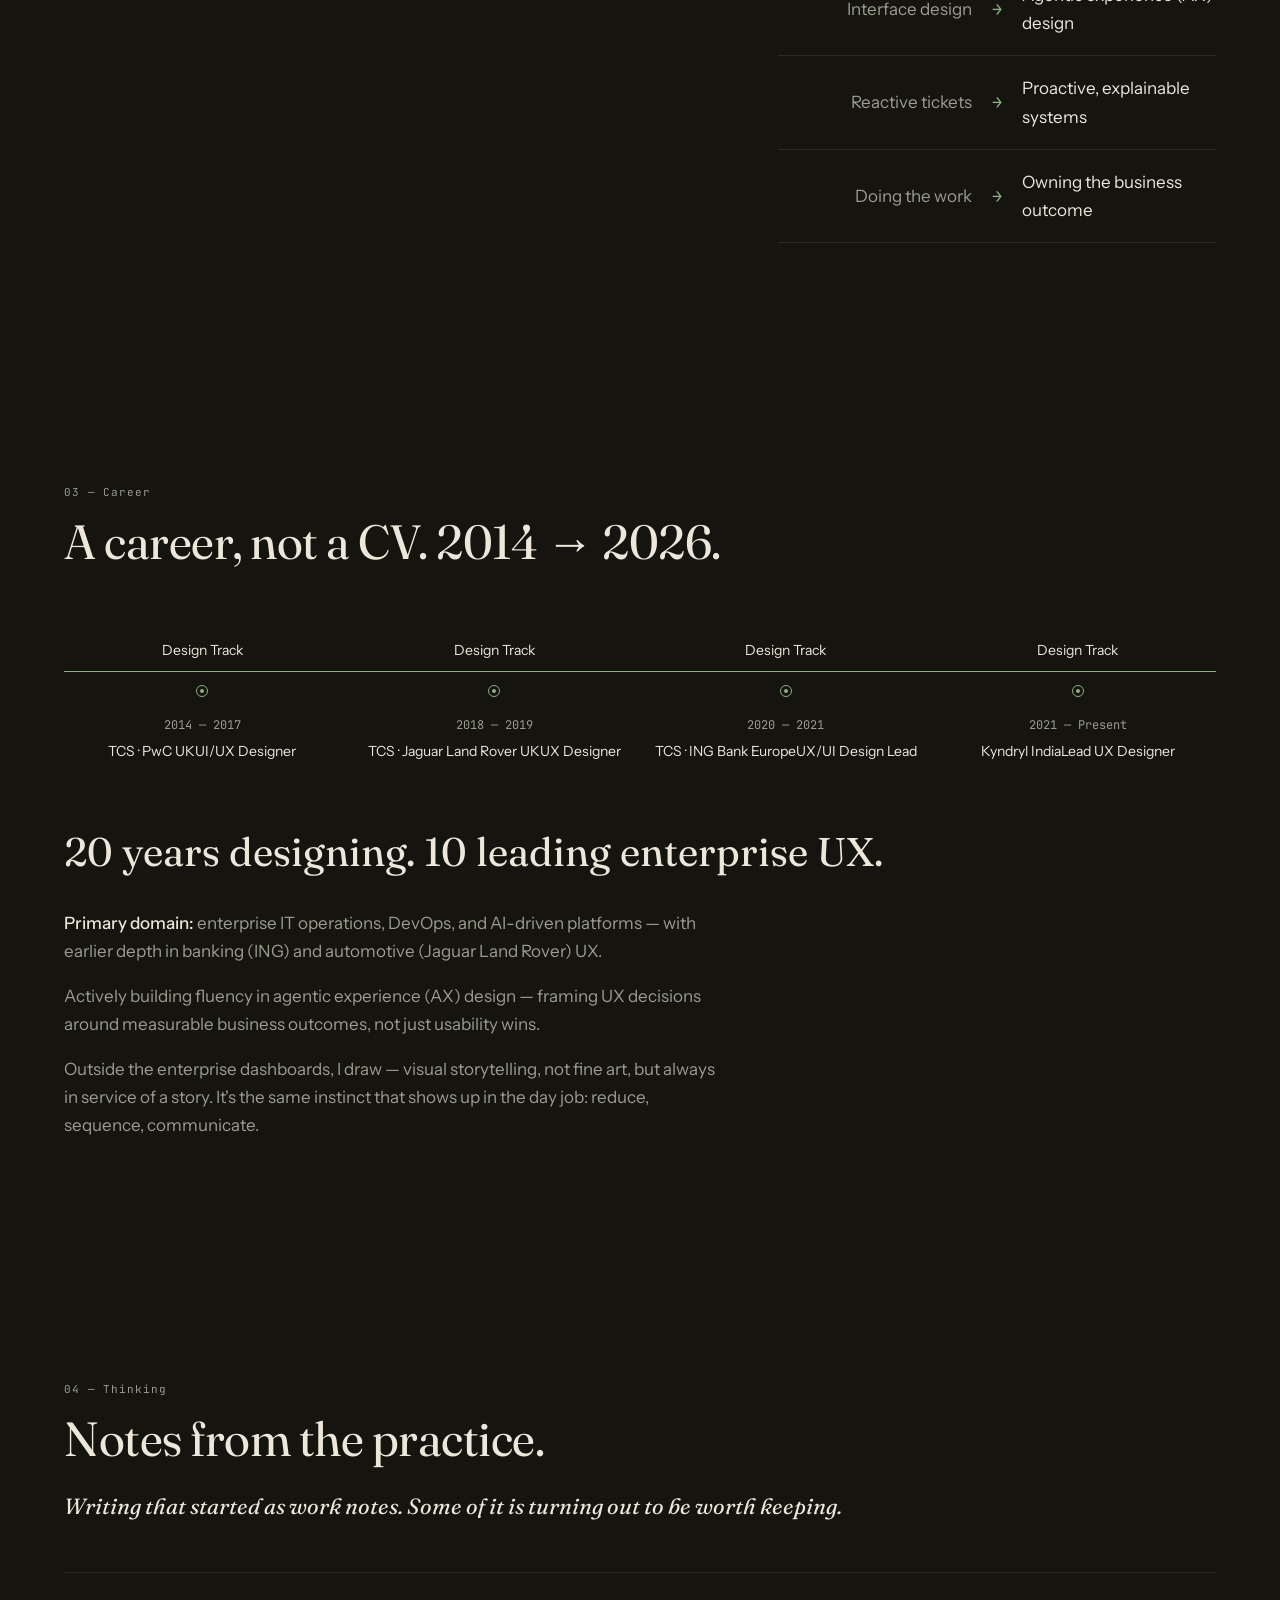
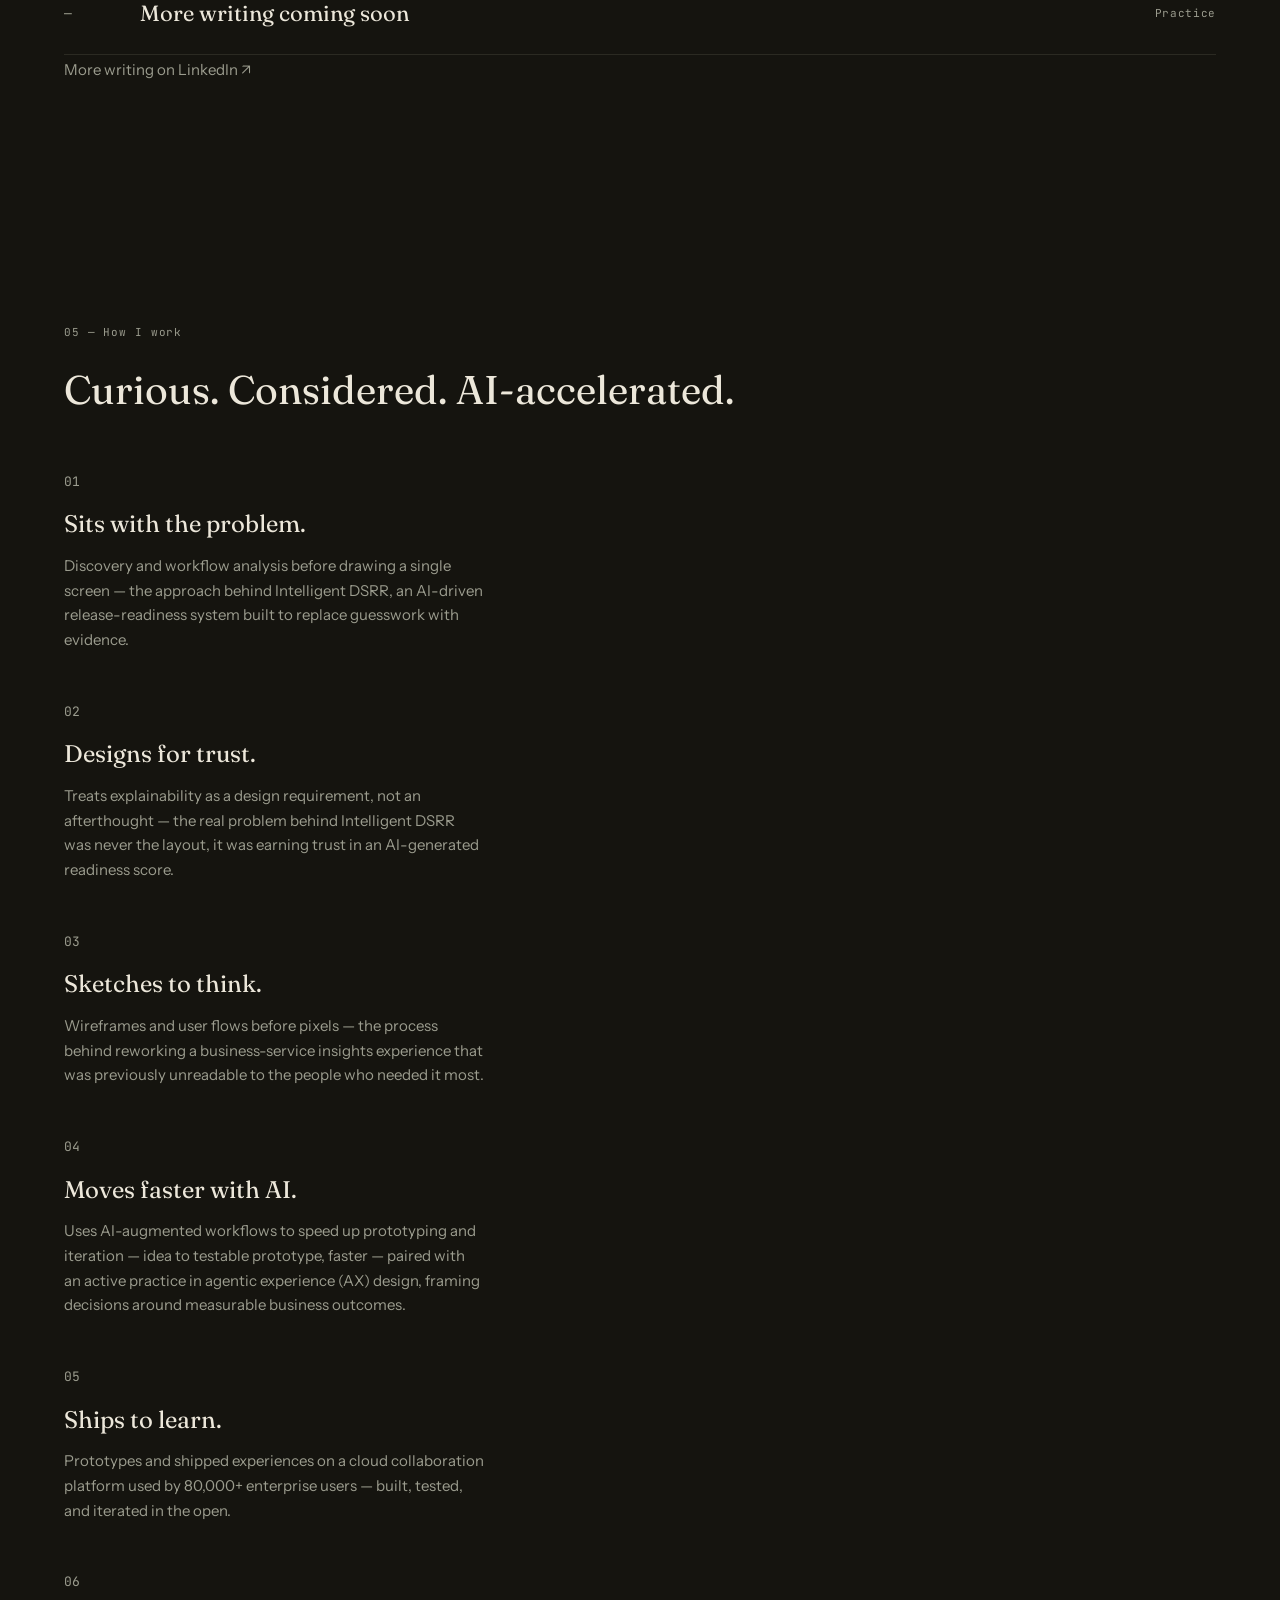
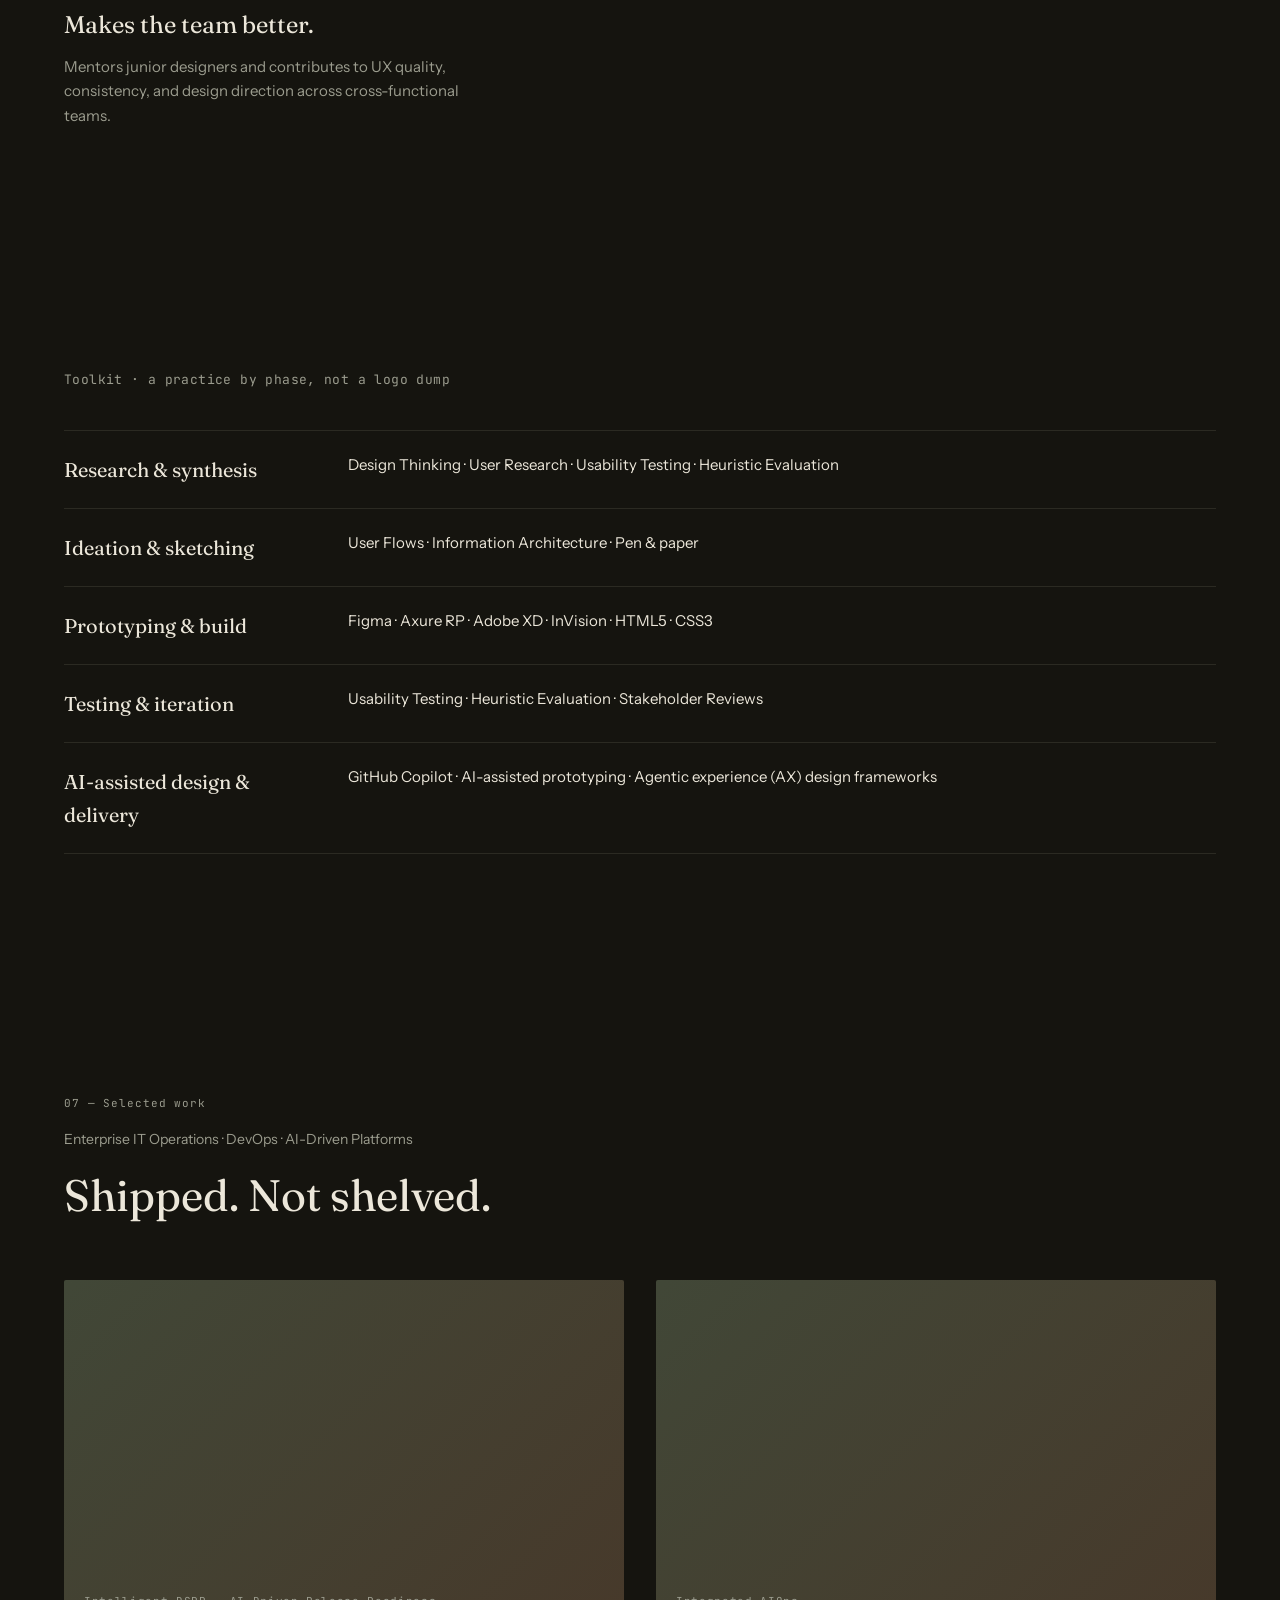
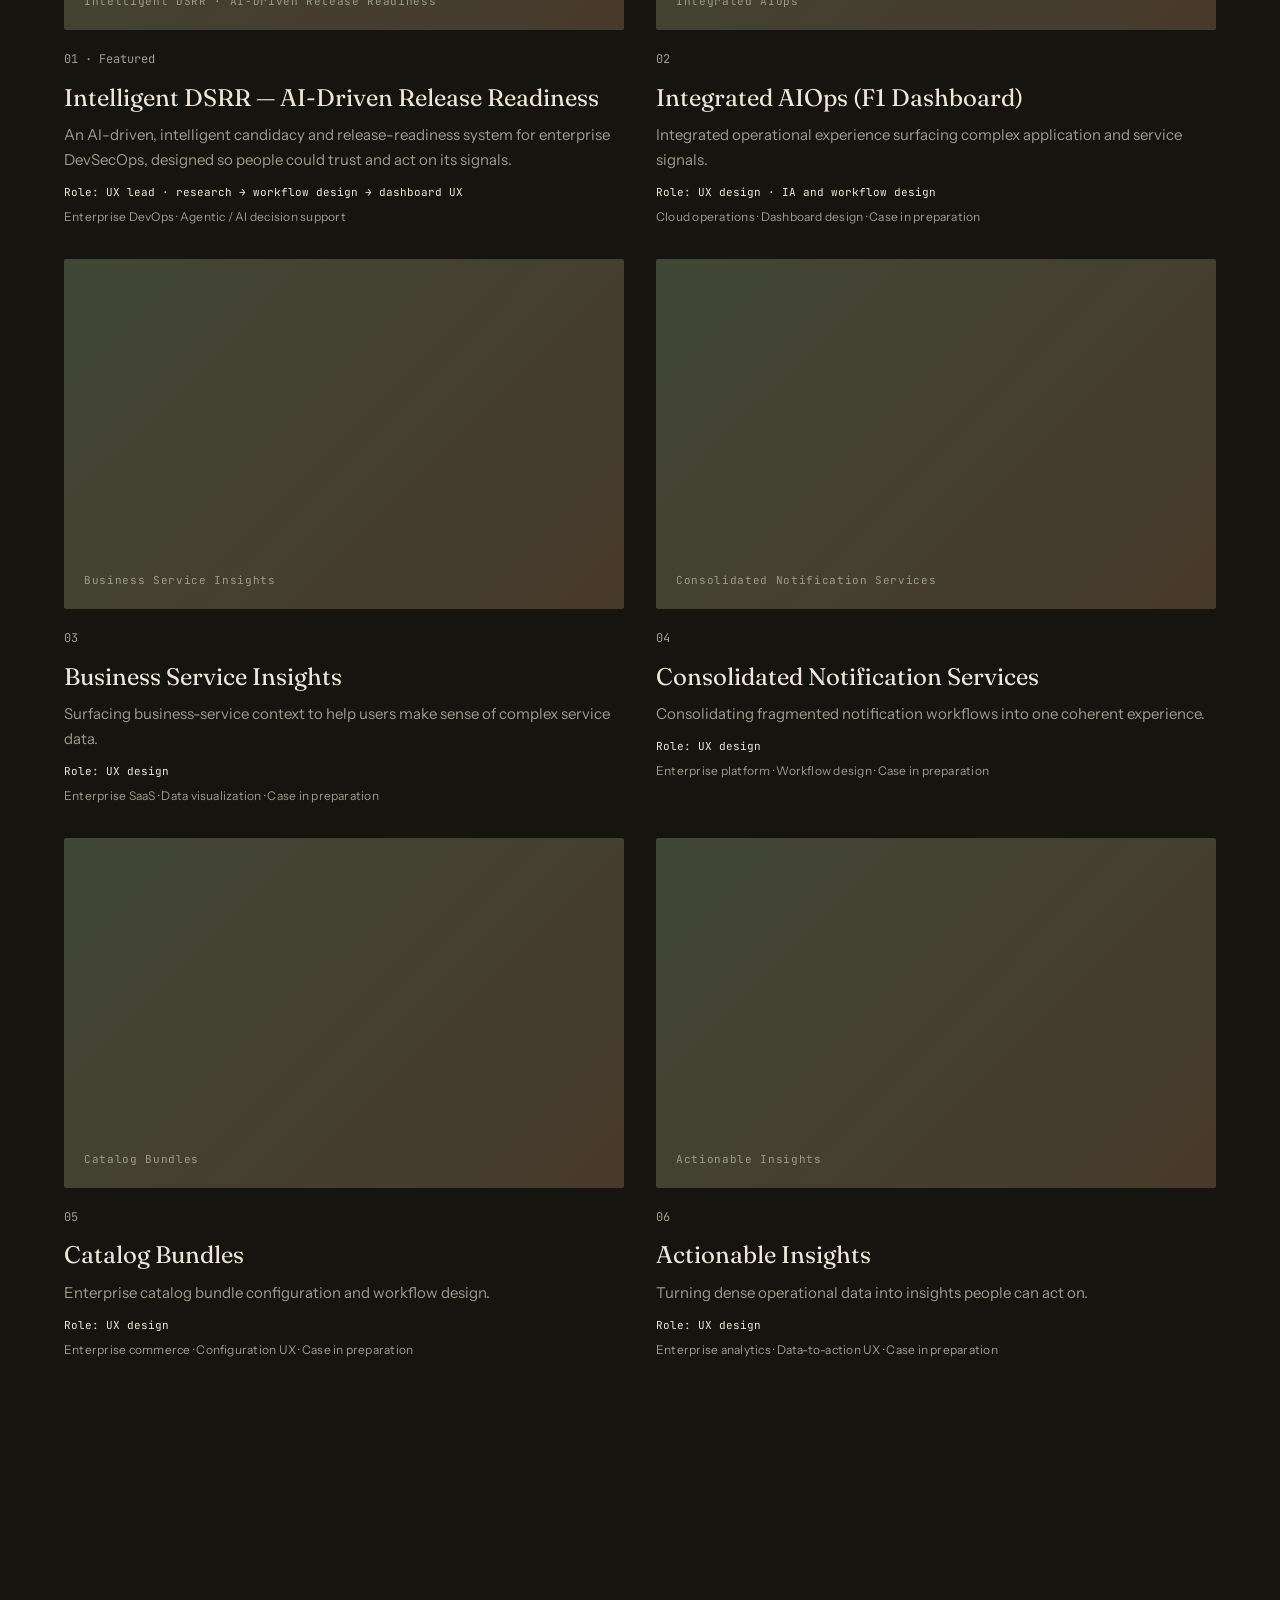
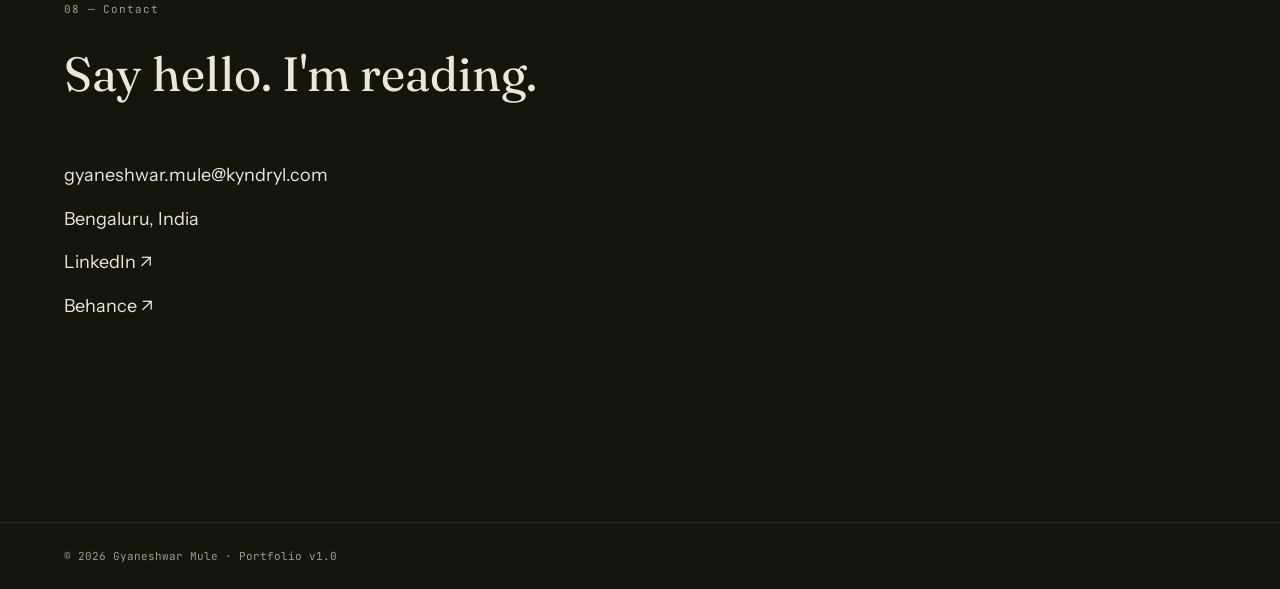
==== commit ad299ffc: "Updated with industry requirements" ====
--- a/index.html
+++ b/index.html
@@ -3,8 +3,8 @@
 <head>
 <meta charset="UTF-8">
 <meta name="viewport" content="width=device-width, initial-scale=1.0">
-<title>Gyaneshwar Mule — Senior UX Designer</title>
-<meta name="description" content="Gyaneshwar Mule, senior UX designer. A designer who ships — interfaces that hold up after the pixels are pushed.">
+<title>Gyaneshwar Mule — UX Strategist, Agentic &amp; AI-Driven Experience</title>
+<meta name="description" content="Gyaneshwar Mule, senior UX designer working at the intersection of UX strategy and agentic AI — human-AI interaction, trust, explainability, and AI-accelerated prototyping.">
 <link rel="preconnect" href="https://fonts.googleapis.com">
 <link rel="preconnect" href="https://fonts.gstatic.com" crossorigin>
 <link href="https://fonts.googleapis.com/css2?family=Fraunces:ital,opsz,wght@0,9..144,300..600;1,9..144,300..600&family=Instrument+Sans:wght@400;500&family=JetBrains+Mono:wght@400;500&display=swap" rel="stylesheet">
@@ -43,50 +43,70 @@
 <!-- 01 — HERO -->
 <header class="hero">
   <div class="wrap">
-    <span class="eyebrow">01 — Portfolio 2026</span>
-    <h1 class="hero-headline">A designer who ships.<br>Interfaces that hold up<br>after the pixels are pushed.</h1>
+    <span class="eyebrow">01 — Enterprise UX · IT Operations &amp; AI-Driven Systems</span>
+    <h1 class="hero-headline">Enterprise UX for<br>AI-driven IT operations.</h1>
     <div class="hero-rule"></div>
     <div class="hero-meta">
       <div class="name">Gyaneshwar Mule</div>
       <div class="role">Senior UX Designer · Kyndryl</div>
-      <div class="tagline">Twenty years shipping digital product design.</div>
+      <div class="tagline">Twenty years in enterprise product design — the last five focused on DevOps, release management, and AI-driven operational systems used by 80,000+ enterprise users.</div>
     </div>
   </div>
   <div class="marquee">
     <div class="wrap">
       <div class="marquee-track">
-        <span>Product design</span><span>·</span>
-        <span>Systems</span><span>·</span>
-        <span>Prototyping</span><span>·</span>
-        <span>Research</span><span>·</span>
-        <span>Craft</span><span>·</span>
-        <span>Enterprise UX</span><span>·</span>
-        <span>Product design</span><span>·</span>
-        <span>Systems</span><span>·</span>
-        <span>Prototyping</span><span>·</span>
-        <span>Research</span><span>·</span>
-        <span>Craft</span><span>·</span>
-        <span>Enterprise UX</span><span>·</span>
+        <span>Agentic UX</span><span>·</span>
+        <span>AI-Augmented Design</span><span>·</span>
+        <span>Human-AI Interaction</span><span>·</span>
+        <span>Explainable AI</span><span>·</span>
+        <span>UX Strategy</span><span>·</span>
+        <span>Enterprise IT Operations</span><span>·</span>
+        <span>Agentic UX</span><span>·</span>
+        <span>AI-Augmented Design</span><span>·</span>
+        <span>Human-AI Interaction</span><span>·</span>
+        <span>Explainable AI</span><span>·</span>
+        <span>UX Strategy</span><span>·</span>
+        <span>Enterprise IT Operations</span><span>·</span>
       </div>
     </div>
   </div>
 </header>
+
+<!-- IMPACT STRIP -->
+<section class="section-pad" style="padding-top: 0; padding-bottom: 64px;">
+  <div class="wrap reveal">
+    <div class="metric-strip">
+      <div class="metric-block">
+        <div class="metric-number">80K+</div>
+        <div class="metric-label">enterprise users across platforms designed</div>
+      </div>
+      <div class="metric-block">
+        <div class="metric-number">6</div>
+        <div class="metric-label">enterprise platforms shipped in DevOps &amp; AI-driven operations</div>
+      </div>
+      <div class="metric-block">
+        <div class="metric-number">20</div>
+        <div class="metric-label">years in enterprise digital product design</div>
+      </div>
+    </div>
+  </div>
+</section>
 
 <!-- 02 — THE SHIFT -->
 <section class="section-pad">
   <div class="wrap grid shift-grid reveal">
     <div style="grid-column: span 5;">
       <span class="section-number">02 — Approach</span>
-      <p class="shift-copy">I started drawing before I designed. Twenty years and four enterprise programmes later, the tools have changed but the discipline hasn't — sit with the problem, sketch the shape, ship the answer. That's the job.</p>
+      <p class="shift-copy">I started drawing before I designed, and shipping before I strategized. The next shift is agentic AI — not a shortcut around craft, but a new material to design with: systems that act on people's behalf, and have to earn the right to do it.</p>
     </div>
     <div style="grid-column: span 6; grid-column-start: 7;">
       <div class="shift-list">
-        <div class="shift-row"><span class="from">Making pages</span><span class="arrow">→</span><span class="to">Shipping product</span></div>
-        <div class="shift-row"><span class="from">Working in silos</span><span class="arrow">→</span><span class="to">Partnering with engineering</span></div>
-        <div class="shift-row"><span class="from">Guess and refine</span><span class="arrow">→</span><span class="to">Prototype and learn</span></div>
-        <div class="shift-row"><span class="from">Reactive tickets</span><span class="arrow">→</span><span class="to">Proactive systems</span></div>
-        <div class="shift-row"><span class="from">Local decisions</span><span class="arrow">→</span><span class="to">Systems that scale</span></div>
-        <div class="shift-row"><span class="from">Doing the work</span><span class="arrow">→</span><span class="to">Owning the outcome</span></div>
+        <div class="shift-row"><span class="from">Pixel-perfect screens</span><span class="arrow">→</span><span class="to">Decisions people can trust</span></div>
+        <div class="shift-row"><span class="from">Manual prototyping</span><span class="arrow">→</span><span class="to">AI-augmented prototyping</span></div>
+        <div class="shift-row"><span class="from">Guess and refine</span><span class="arrow">→</span><span class="to">Prototype and learn, faster with AI</span></div>
+        <div class="shift-row"><span class="from">Interface design</span><span class="arrow">→</span><span class="to">Agentic experience (AX) design</span></div>
+        <div class="shift-row"><span class="from">Reactive tickets</span><span class="arrow">→</span><span class="to">Proactive, explainable systems</span></div>
+        <div class="shift-row"><span class="from">Doing the work</span><span class="arrow">→</span><span class="to">Owning the business outcome</span></div>
       </div>
     </div>
   </div>
@@ -129,7 +149,9 @@
     </div>
 
     <p class="arc-line">20 years designing. 10 leading enterprise UX.</p>
-    <p class="fog" style="max-width: 60ch;">Outside the enterprise dashboards, I draw — visual storytelling, not fine art, but always in service of a story. It's the same instinct that shows up in the day job: reduce, sequence, communicate.</p>
+    <p class="fog" style="max-width: 60ch;"><strong style="color: var(--ink); font-weight: 500;">Primary domain:</strong> enterprise IT operations, DevOps, and AI-driven platforms — with earlier depth in banking (ING) and automotive (Jaguar Land Rover) UX.</p>
+    <p class="fog" style="max-width: 60ch; margin-top: 12px;">Actively building fluency in agentic experience (AX) design — framing UX decisions around measurable business outcomes, not just usability wins.</p>
+    <p class="fog" style="max-width: 60ch; margin-top: 12px;">Outside the enterprise dashboards, I draw — visual storytelling, not fine art, but always in service of a story. It's the same instinct that shows up in the day job: reduce, sequence, communicate.</p>
   </div>
 </section>
 
@@ -154,25 +176,35 @@
 <section class="section-pad">
   <div class="wrap reveal">
     <span class="section-number">05 — How I work</span>
-    <h2 class="cap-head">Curious. Considered. Shippable.</h2>
+    <h2 class="cap-head">Curious. Considered. AI-accelerated.</h2>
     <div class="grid cap-grid">
       <div class="cap-block">
         <span class="cap-num">01</span>
         <h3 class="cap-title">Sits with the problem.</h3>
-        <p class="cap-proof">Discovery and workflow analysis before drawing a single screen — the approach behind an AI-driven release-readiness dashboard built to replace guesswork with evidence.</p>
+        <p class="cap-proof">Discovery and workflow analysis before drawing a single screen — the approach behind Intelligent DSRR, an AI-driven release-readiness system built to replace guesswork with evidence.</p>
       </div>
       <div class="cap-block">
         <span class="cap-num">02</span>
+        <h3 class="cap-title">Designs for trust.</h3>
+        <p class="cap-proof">Treats explainability as a design requirement, not an afterthought — the real problem behind Intelligent DSRR was never the layout, it was earning trust in an AI-generated readiness score.</p>
+      </div>
+      <div class="cap-block">
+        <span class="cap-num">03</span>
         <h3 class="cap-title">Sketches to think.</h3>
         <p class="cap-proof">Wireframes and user flows before pixels — the process behind reworking a business-service insights experience that was previously unreadable to the people who needed it most.</p>
       </div>
       <div class="cap-block">
-        <span class="cap-num">03</span>
+        <span class="cap-num">04</span>
+        <h3 class="cap-title">Moves faster with AI.</h3>
+        <p class="cap-proof">Uses AI-augmented workflows to speed up prototyping and iteration — idea to testable prototype, faster — paired with an active practice in agentic experience (AX) design, framing decisions around measurable business outcomes.</p>
+      </div>
+      <div class="cap-block">
+        <span class="cap-num">05</span>
         <h3 class="cap-title">Ships to learn.</h3>
         <p class="cap-proof">Prototypes and shipped experiences on a cloud collaboration platform used by 80,000+ enterprise users — built, tested, and iterated in the open.</p>
       </div>
       <div class="cap-block">
-        <span class="cap-num">04</span>
+        <span class="cap-num">06</span>
         <h3 class="cap-title">Makes the team better.</h3>
         <p class="cap-proof">Mentors junior designers and contributes to UX quality, consistency, and design direction across cross-functional teams.</p>
       </div>
@@ -199,6 +231,10 @@
     <div class="toolkit-row">
       <div class="toolkit-phase">Testing &amp; iteration</div>
       <div class="toolkit-tools">Usability Testing · Heuristic Evaluation · Stakeholder Reviews</div>
+    </div>
+    <div class="toolkit-row">
+      <div class="toolkit-phase">AI-assisted design &amp; delivery</div>
+      <div class="toolkit-tools">GitHub Copilot · AI-assisted prototyping · Agentic experience (AX) design frameworks</div>
     </div>
   </div>
 </section>
@@ -209,6 +245,7 @@
     <div class="work-head-row">
       <div>
         <span class="section-number">07 — Selected work</span>
+        <p class="fog" style="margin-bottom: 8px; font-size: 14px;">Enterprise IT Operations · DevOps · AI-Driven Platforms</p>
         <h2>Shipped. Not shelved.</h2>
       </div>
     </div>
@@ -216,12 +253,12 @@
     <div class="work-grid">
 
       <a class="work-card" href="work/dsrr-candidacy-dashboard.html">
-        <div class="work-thumb"><div class="work-thumb-inner"><span class="work-thumb-label">DSRR · Candidacy Dashboard</span></div></div>
-        <span class="work-index">01</span>
-        <h3 class="work-title">DSRR Candidacy Dashboard</h3>
-        <p class="work-desc">AI-driven release/readiness visibility and decision support for enterprise DevSecOps.</p>
+        <div class="work-thumb"><div class="work-thumb-inner"><span class="work-thumb-label">Intelligent DSRR · AI-Driven Release Readiness</span></div></div>
+        <span class="work-index">01 · Featured</span>
+        <h3 class="work-title">Intelligent DSRR — AI-Driven Release Readiness</h3>
+        <p class="work-desc">An AI-driven, intelligent candidacy and release-readiness system for enterprise DevSecOps, designed so people could trust and act on its signals.</p>
         <div class="work-role">Role: UX lead · research → workflow design → dashboard UX</div>
-        <div class="work-tags">Enterprise DevOps · AI decision support</div>
+        <div class="work-tags">Enterprise DevOps · Agentic / AI decision support</div>
       </a>
 
       <a class="work-card" href="#">
--- a/styles.css
+++ b/styles.css
@@ -4,12 +4,12 @@
    ============================================================ */
 
 :root {
-  --cream: #F4EFE6;
-  --ink: #1F2418;
-  --sage: #6B8060;
-  --stone: #E8E3D8;
-  --fog: #8A9080;
-  --clay: #B26A47;
+  --cream: #15140F;
+  --ink: #ECE7DA;
+  --sage: #8FAF82;
+  --stone: #2B2A22;
+  --fog: #9B9C8E;
+  --clay: #D98857;
 
   --max-width: 1280px;
   --margin: 64px;
@@ -116,7 +116,7 @@
   position: sticky;
   top: 0;
   z-index: 40;
-  background: rgba(244, 239, 230, 0.88);
+  background: rgba(21, 20, 15, 0.88);
   backdrop-filter: blur(6px);
   border-bottom: 1px solid transparent;
   transition: border-color 200ms ease;
@@ -519,7 +519,7 @@
   width: 100%;
   height: 100%;
   background:
-    linear-gradient(135deg, rgba(107,128,96,0.14), rgba(178,106,71,0.10));
+    linear-gradient(135deg, rgba(143,175,130,0.22), rgba(217,136,87,0.16));
   display: flex;
   align-items: flex-end;
   padding: 20px;
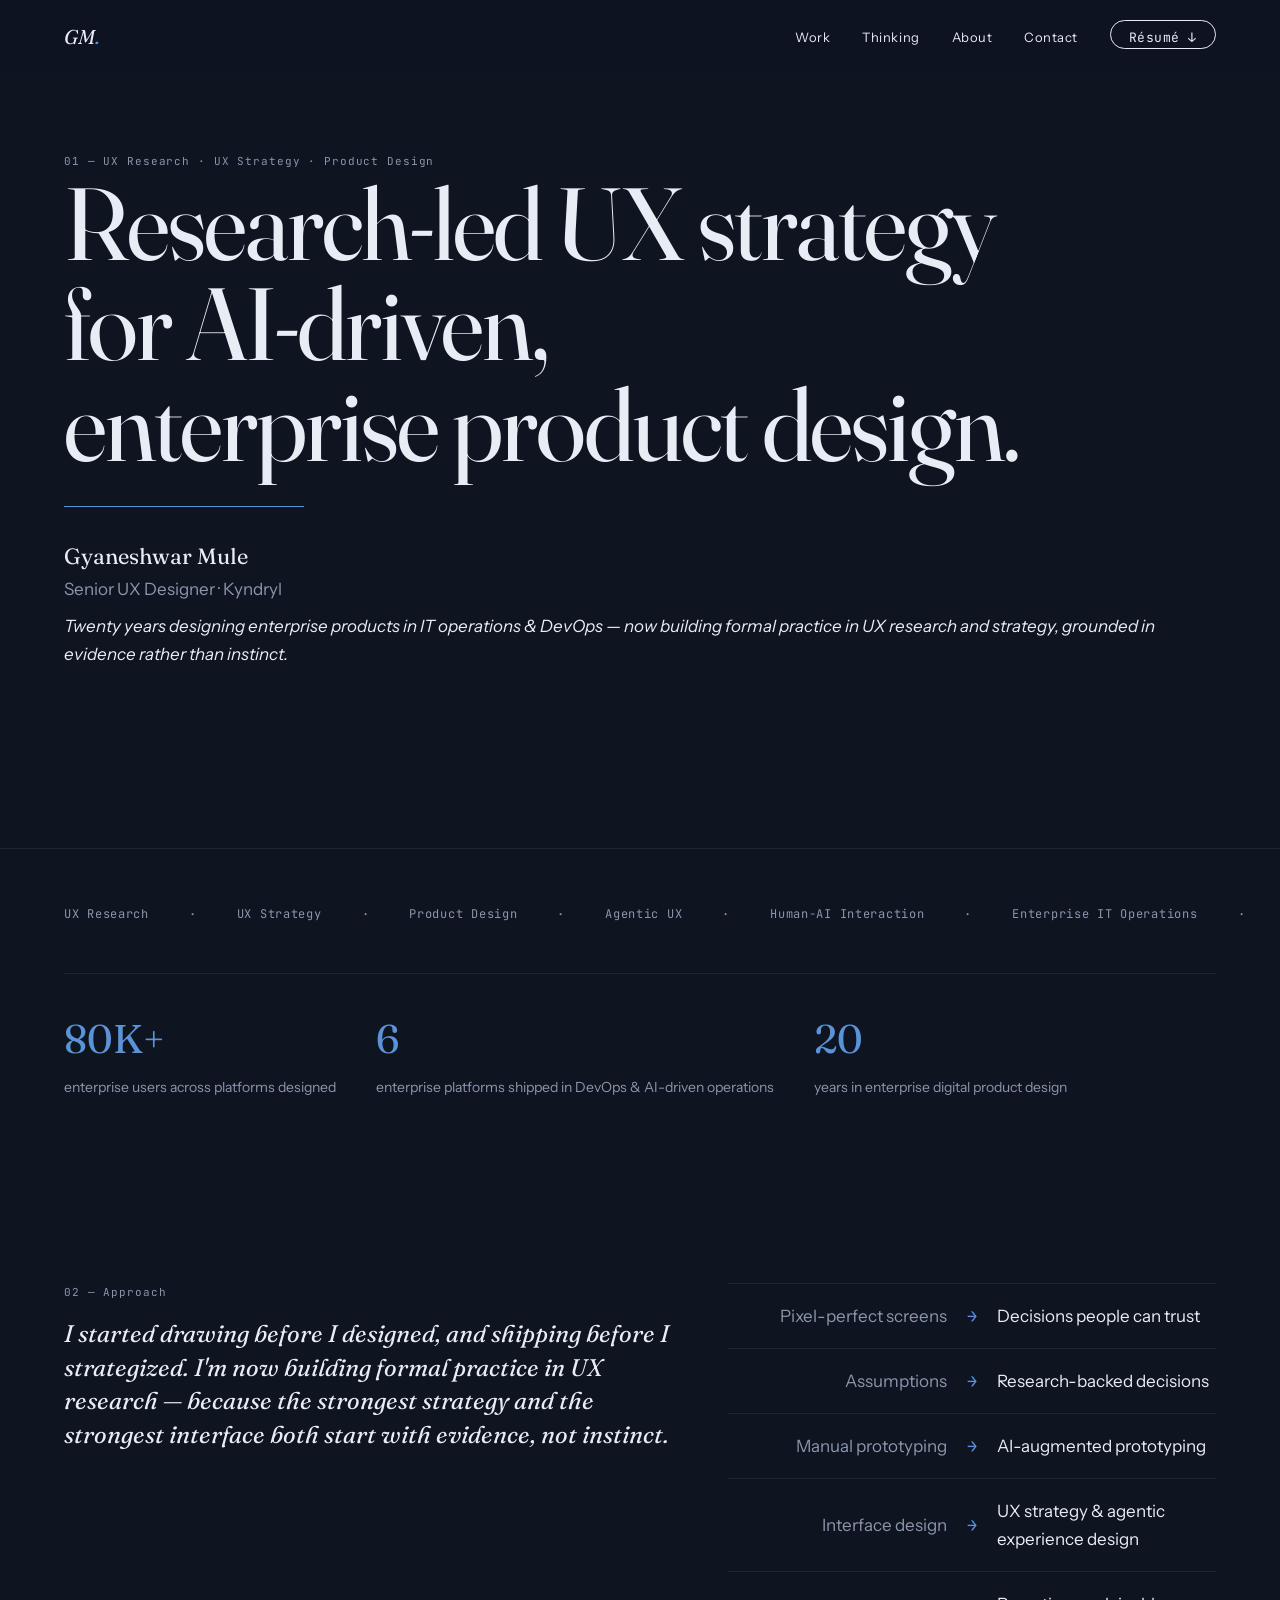
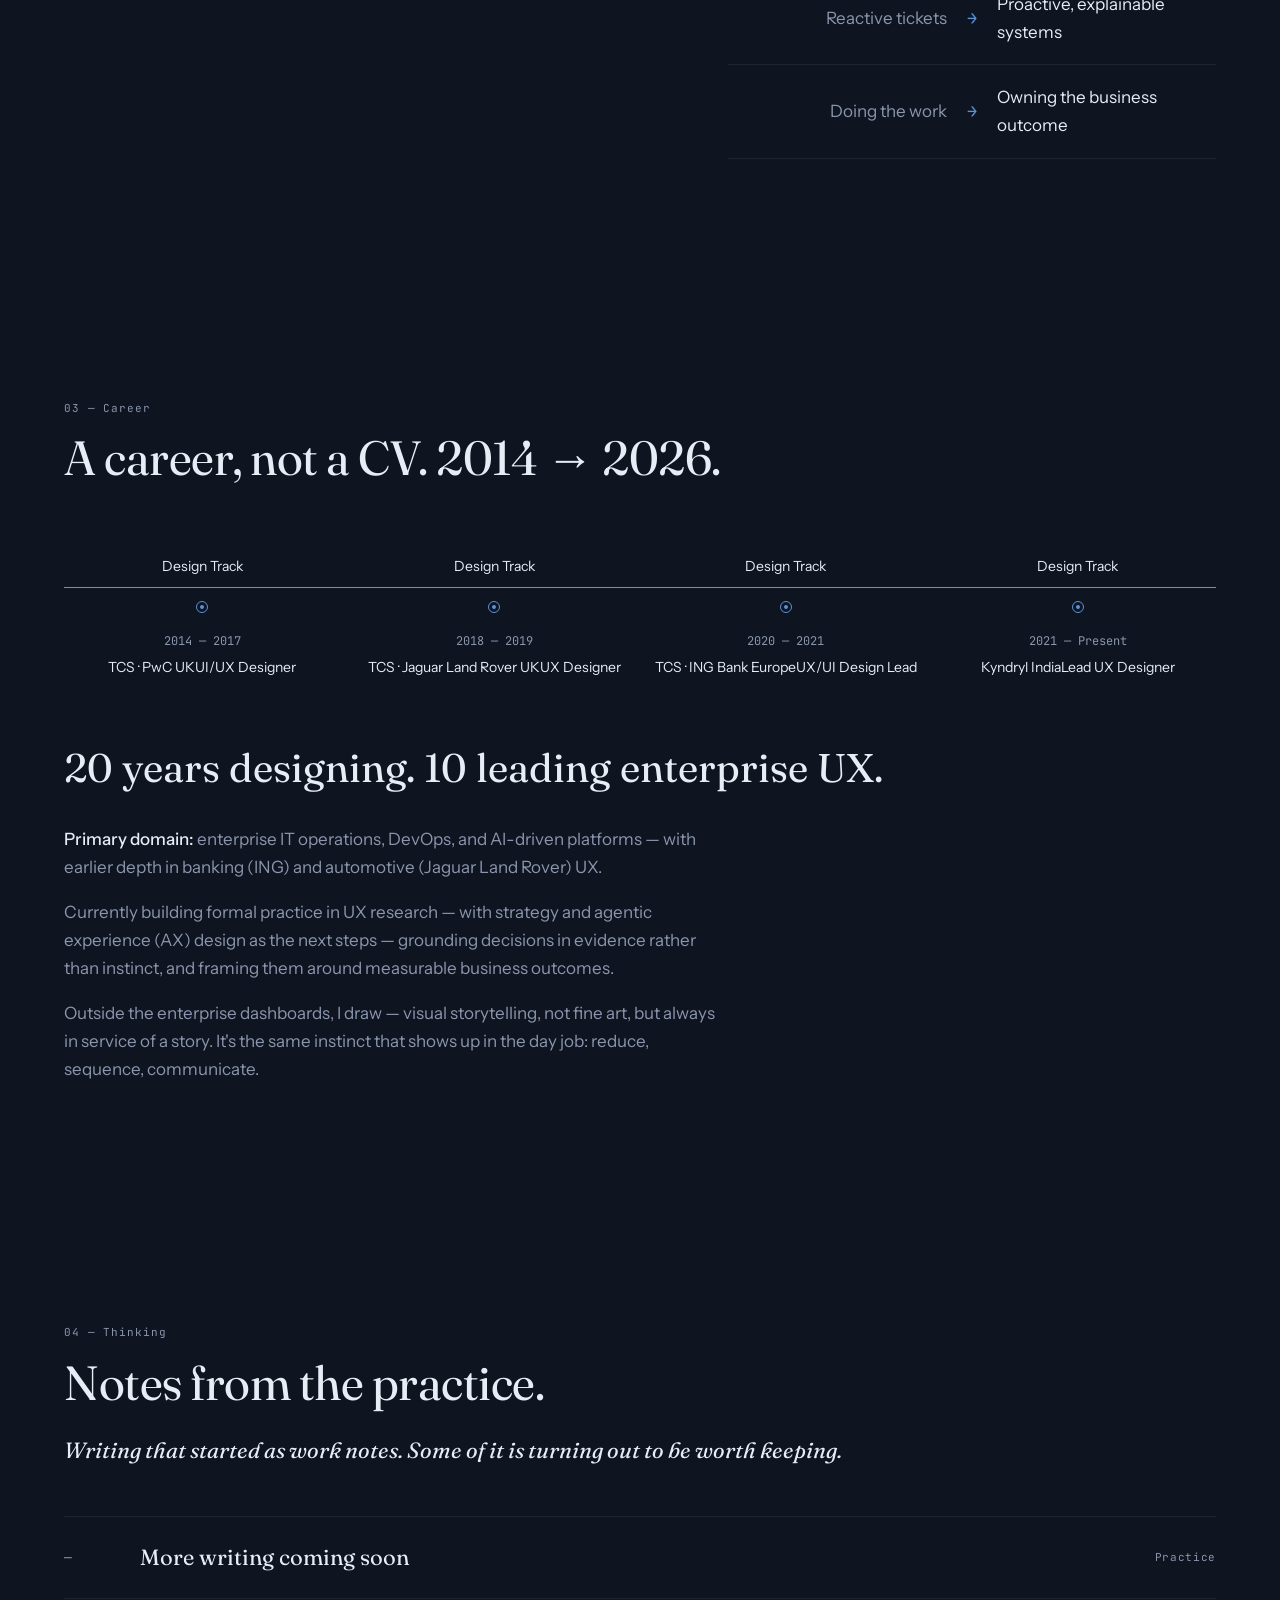
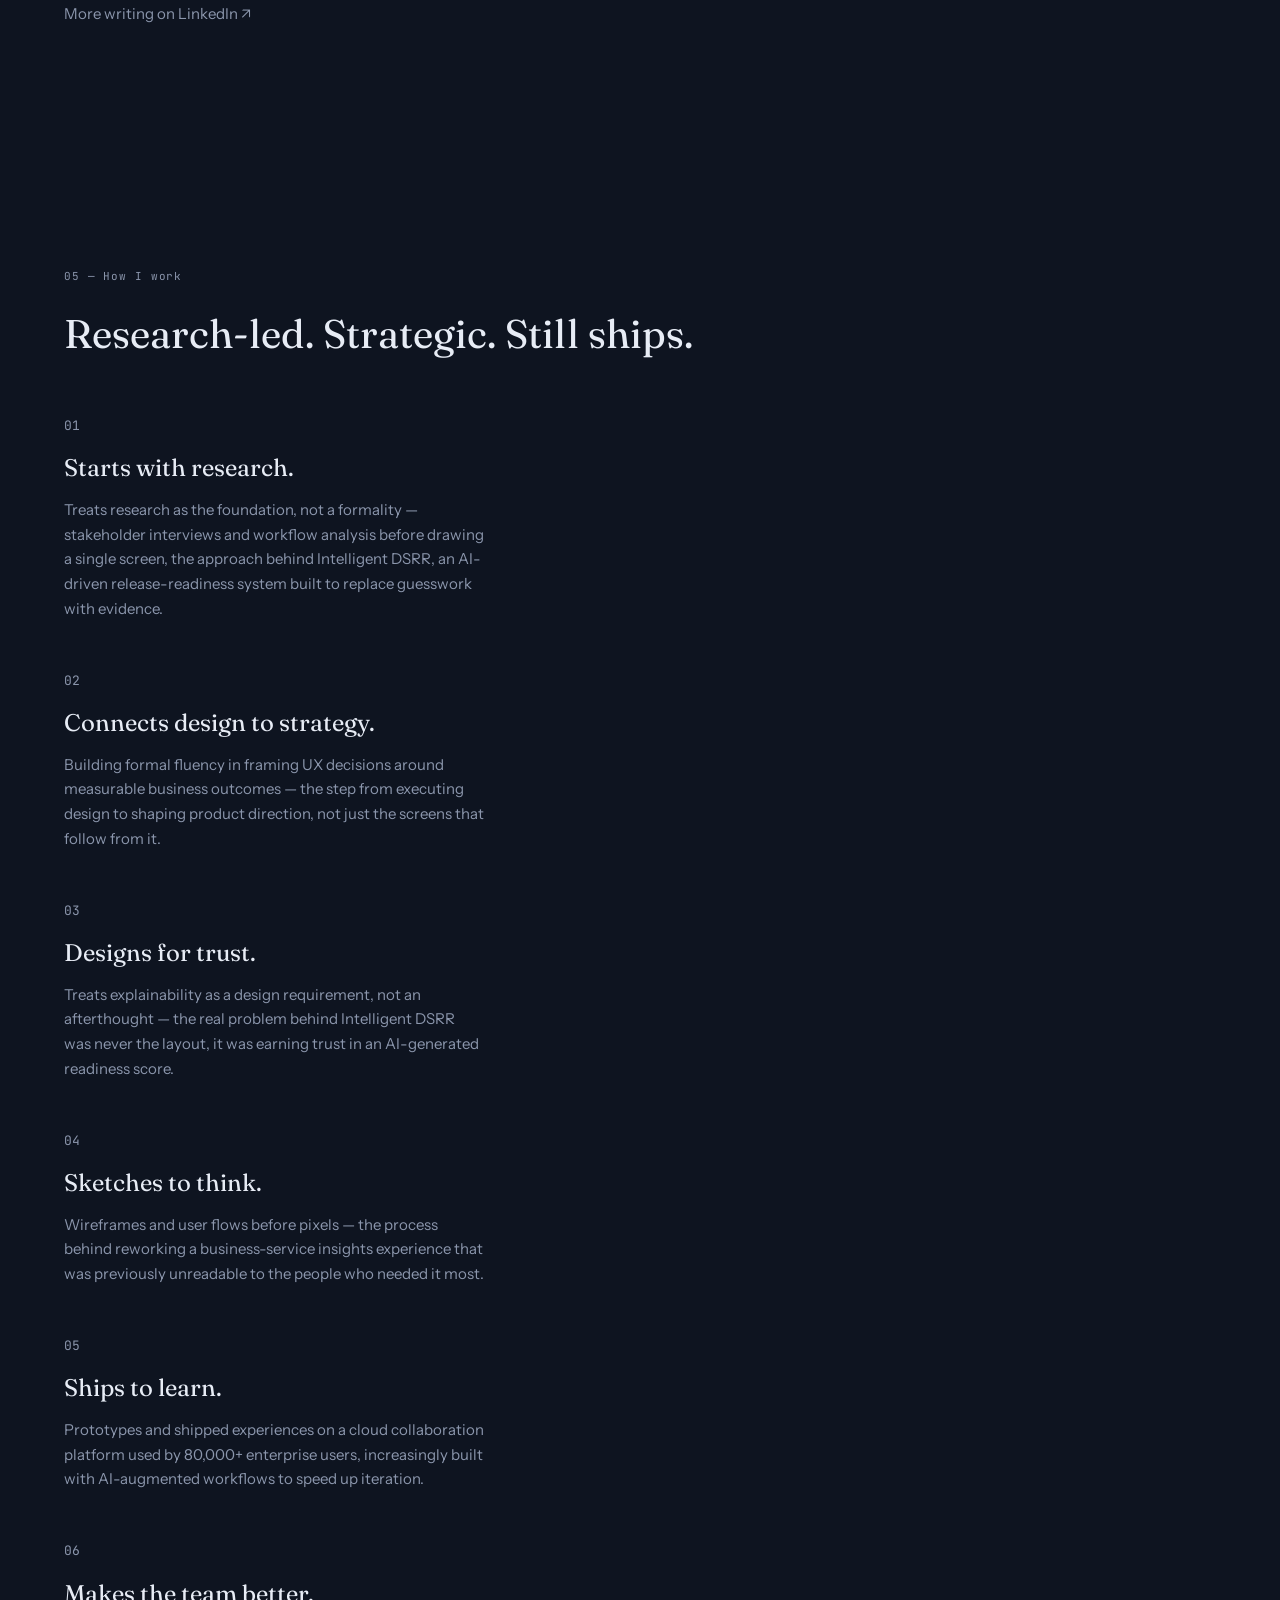
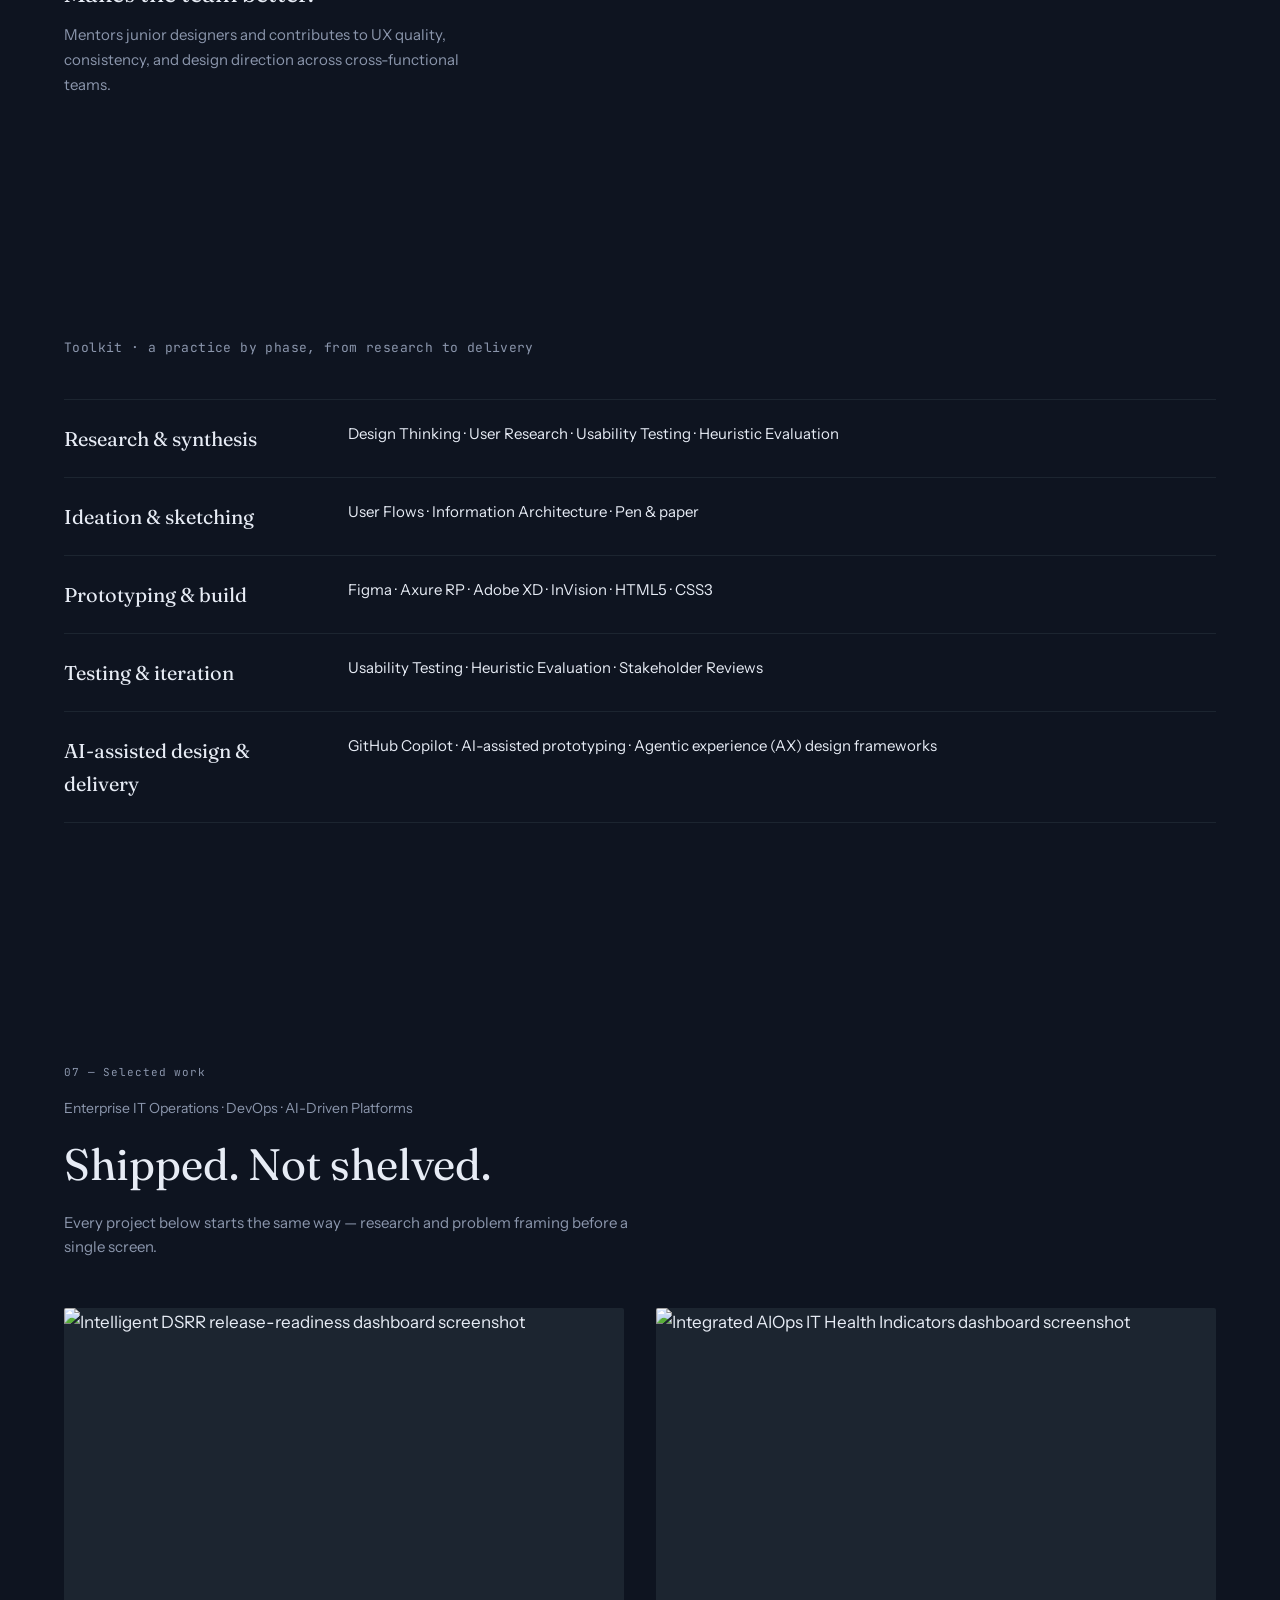
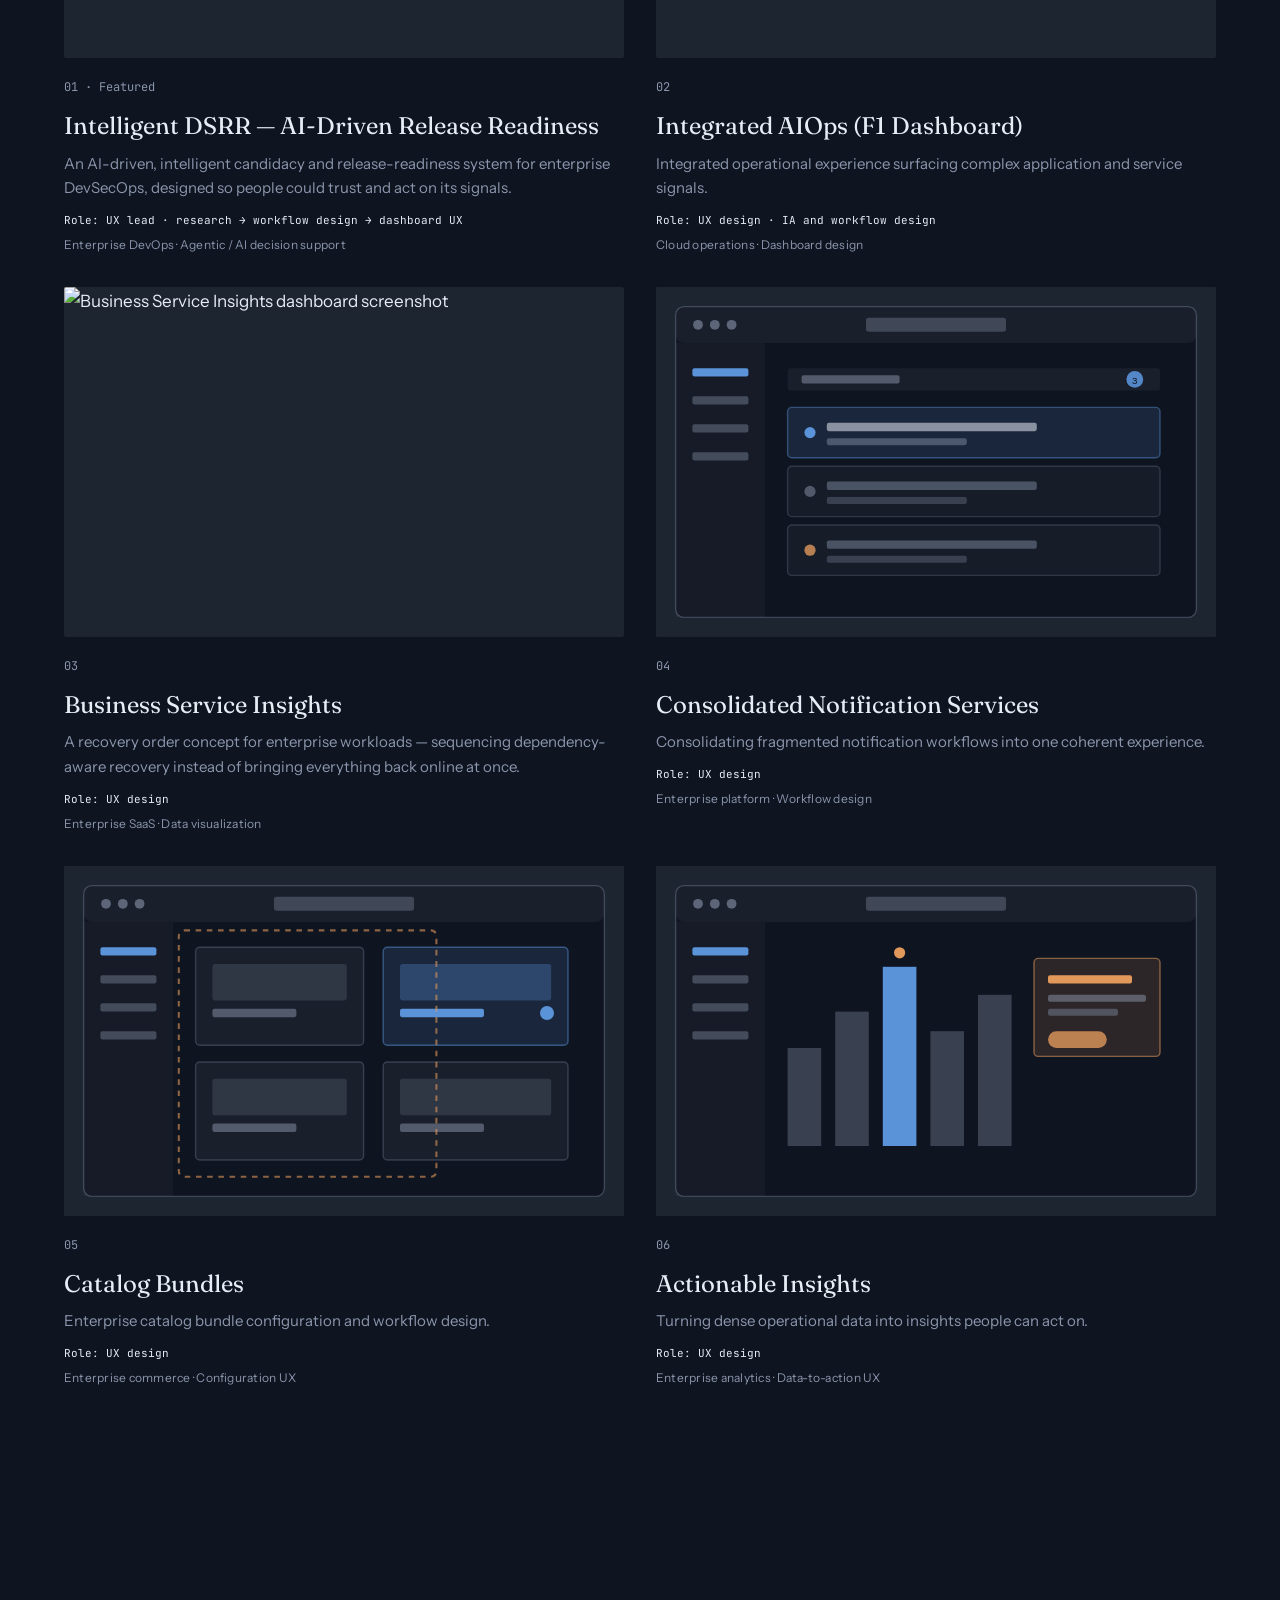
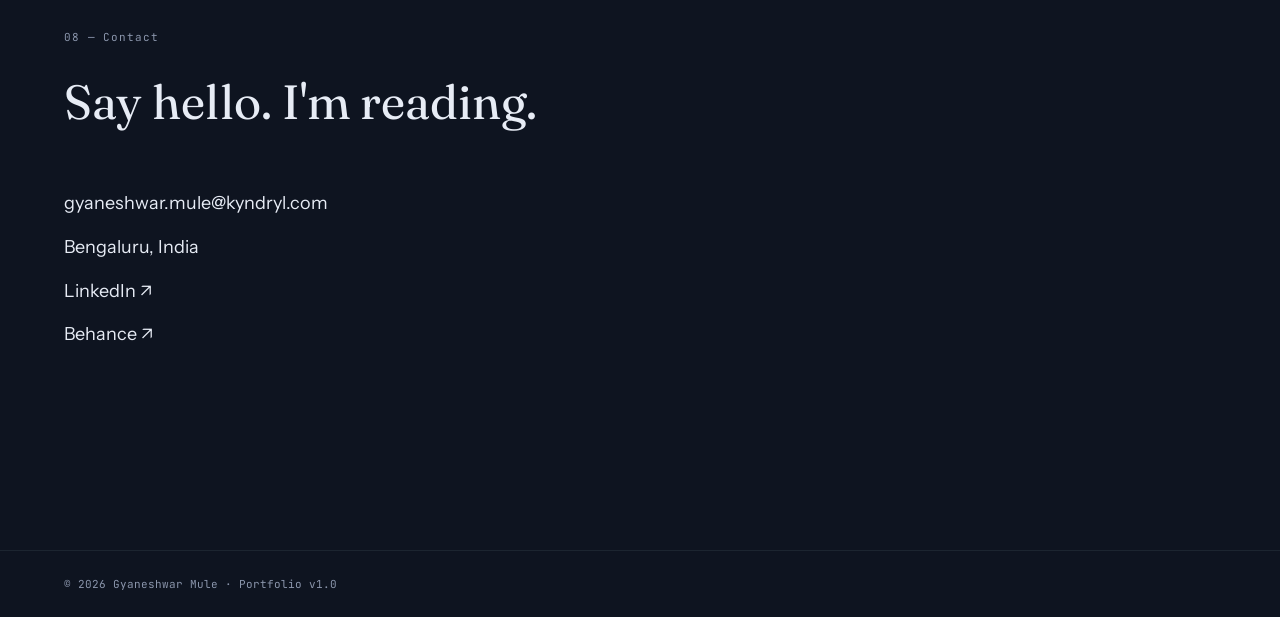
==== commit 7af4330b: "Updating blue theme" ====
--- a/index.html
+++ b/index.html
@@ -3,8 +3,8 @@
 <head>
 <meta charset="UTF-8">
 <meta name="viewport" content="width=device-width, initial-scale=1.0">
-<title>Gyaneshwar Mule — UX Strategist, Agentic &amp; AI-Driven Experience</title>
-<meta name="description" content="Gyaneshwar Mule, senior UX designer working at the intersection of UX strategy and agentic AI — human-AI interaction, trust, explainability, and AI-accelerated prototyping.">
+<title>Gyaneshwar Mule — UX Research, Strategy &amp; Product Design</title>
+<meta name="description" content="Gyaneshwar Mule — UX research, UX strategy, and enterprise product design. Twenty years shipping enterprise systems, now building formal practice in research and strategy.">
 <link rel="preconnect" href="https://fonts.googleapis.com">
 <link rel="preconnect" href="https://fonts.gstatic.com" crossorigin>
 <link href="https://fonts.googleapis.com/css2?family=Fraunces:ital,opsz,wght@0,9..144,300..600;1,9..144,300..600&family=Instrument+Sans:wght@400;500&family=JetBrains+Mono:wght@400;500&display=swap" rel="stylesheet">
@@ -43,29 +43,29 @@
 <!-- 01 — HERO -->
 <header class="hero">
   <div class="wrap">
-    <span class="eyebrow">01 — Enterprise UX · IT Operations &amp; AI-Driven Systems</span>
-    <h1 class="hero-headline">Enterprise UX for<br>AI-driven IT operations.</h1>
+    <span class="eyebrow">01 — UX Research · UX Strategy · Product Design</span>
+    <h1 class="hero-headline">Research-led UX strategy<br>for AI-driven,<br>enterprise product design.</h1>
     <div class="hero-rule"></div>
     <div class="hero-meta">
       <div class="name">Gyaneshwar Mule</div>
       <div class="role">Senior UX Designer · Kyndryl</div>
-      <div class="tagline">Twenty years in enterprise product design — the last five focused on DevOps, release management, and AI-driven operational systems used by 80,000+ enterprise users.</div>
+      <div class="tagline">Twenty years designing enterprise products in IT operations &amp; DevOps — now building formal practice in UX research and strategy, grounded in evidence rather than instinct.</div>
     </div>
   </div>
   <div class="marquee">
     <div class="wrap">
       <div class="marquee-track">
+        <span>UX Research</span><span>·</span>
+        <span>UX Strategy</span><span>·</span>
+        <span>Product Design</span><span>·</span>
         <span>Agentic UX</span><span>·</span>
-        <span>AI-Augmented Design</span><span>·</span>
         <span>Human-AI Interaction</span><span>·</span>
-        <span>Explainable AI</span><span>·</span>
+        <span>Enterprise IT Operations</span><span>·</span>
+        <span>UX Research</span><span>·</span>
         <span>UX Strategy</span><span>·</span>
-        <span>Enterprise IT Operations</span><span>·</span>
+        <span>Product Design</span><span>·</span>
         <span>Agentic UX</span><span>·</span>
-        <span>AI-Augmented Design</span><span>·</span>
         <span>Human-AI Interaction</span><span>·</span>
-        <span>Explainable AI</span><span>·</span>
-        <span>UX Strategy</span><span>·</span>
         <span>Enterprise IT Operations</span><span>·</span>
       </div>
     </div>
@@ -97,14 +97,14 @@
   <div class="wrap grid shift-grid reveal">
     <div style="grid-column: span 5;">
       <span class="section-number">02 — Approach</span>
-      <p class="shift-copy">I started drawing before I designed, and shipping before I strategized. The next shift is agentic AI — not a shortcut around craft, but a new material to design with: systems that act on people's behalf, and have to earn the right to do it.</p>
+      <p class="shift-copy">I started drawing before I designed, and shipping before I strategized. I'm now building formal practice in UX research — because the strongest strategy and the strongest interface both start with evidence, not instinct.</p>
     </div>
     <div style="grid-column: span 6; grid-column-start: 7;">
       <div class="shift-list">
         <div class="shift-row"><span class="from">Pixel-perfect screens</span><span class="arrow">→</span><span class="to">Decisions people can trust</span></div>
+        <div class="shift-row"><span class="from">Assumptions</span><span class="arrow">→</span><span class="to">Research-backed decisions</span></div>
         <div class="shift-row"><span class="from">Manual prototyping</span><span class="arrow">→</span><span class="to">AI-augmented prototyping</span></div>
-        <div class="shift-row"><span class="from">Guess and refine</span><span class="arrow">→</span><span class="to">Prototype and learn, faster with AI</span></div>
-        <div class="shift-row"><span class="from">Interface design</span><span class="arrow">→</span><span class="to">Agentic experience (AX) design</span></div>
+        <div class="shift-row"><span class="from">Interface design</span><span class="arrow">→</span><span class="to">UX strategy &amp; agentic experience design</span></div>
         <div class="shift-row"><span class="from">Reactive tickets</span><span class="arrow">→</span><span class="to">Proactive, explainable systems</span></div>
         <div class="shift-row"><span class="from">Doing the work</span><span class="arrow">→</span><span class="to">Owning the business outcome</span></div>
       </div>
@@ -150,7 +150,7 @@
 
     <p class="arc-line">20 years designing. 10 leading enterprise UX.</p>
     <p class="fog" style="max-width: 60ch;"><strong style="color: var(--ink); font-weight: 500;">Primary domain:</strong> enterprise IT operations, DevOps, and AI-driven platforms — with earlier depth in banking (ING) and automotive (Jaguar Land Rover) UX.</p>
-    <p class="fog" style="max-width: 60ch; margin-top: 12px;">Actively building fluency in agentic experience (AX) design — framing UX decisions around measurable business outcomes, not just usability wins.</p>
+    <p class="fog" style="max-width: 60ch; margin-top: 12px;">Currently building formal practice in UX research — with strategy and agentic experience (AX) design as the next steps — grounding decisions in evidence rather than instinct, and framing them around measurable business outcomes.</p>
     <p class="fog" style="max-width: 60ch; margin-top: 12px;">Outside the enterprise dashboards, I draw — visual storytelling, not fine art, but always in service of a story. It's the same instinct that shows up in the day job: reduce, sequence, communicate.</p>
   </div>
 </section>
@@ -176,32 +176,32 @@
 <section class="section-pad">
   <div class="wrap reveal">
     <span class="section-number">05 — How I work</span>
-    <h2 class="cap-head">Curious. Considered. AI-accelerated.</h2>
+    <h2 class="cap-head">Research-led. Strategic. Still ships.</h2>
     <div class="grid cap-grid">
       <div class="cap-block">
         <span class="cap-num">01</span>
-        <h3 class="cap-title">Sits with the problem.</h3>
-        <p class="cap-proof">Discovery and workflow analysis before drawing a single screen — the approach behind Intelligent DSRR, an AI-driven release-readiness system built to replace guesswork with evidence.</p>
+        <h3 class="cap-title">Starts with research.</h3>
+        <p class="cap-proof">Treats research as the foundation, not a formality — stakeholder interviews and workflow analysis before drawing a single screen, the approach behind Intelligent DSRR, an AI-driven release-readiness system built to replace guesswork with evidence.</p>
       </div>
       <div class="cap-block">
         <span class="cap-num">02</span>
+        <h3 class="cap-title">Connects design to strategy.</h3>
+        <p class="cap-proof">Building formal fluency in framing UX decisions around measurable business outcomes — the step from executing design to shaping product direction, not just the screens that follow from it.</p>
+      </div>
+      <div class="cap-block">
+        <span class="cap-num">03</span>
         <h3 class="cap-title">Designs for trust.</h3>
         <p class="cap-proof">Treats explainability as a design requirement, not an afterthought — the real problem behind Intelligent DSRR was never the layout, it was earning trust in an AI-generated readiness score.</p>
       </div>
       <div class="cap-block">
-        <span class="cap-num">03</span>
+        <span class="cap-num">04</span>
         <h3 class="cap-title">Sketches to think.</h3>
         <p class="cap-proof">Wireframes and user flows before pixels — the process behind reworking a business-service insights experience that was previously unreadable to the people who needed it most.</p>
       </div>
       <div class="cap-block">
-        <span class="cap-num">04</span>
-        <h3 class="cap-title">Moves faster with AI.</h3>
-        <p class="cap-proof">Uses AI-augmented workflows to speed up prototyping and iteration — idea to testable prototype, faster — paired with an active practice in agentic experience (AX) design, framing decisions around measurable business outcomes.</p>
-      </div>
-      <div class="cap-block">
         <span class="cap-num">05</span>
         <h3 class="cap-title">Ships to learn.</h3>
-        <p class="cap-proof">Prototypes and shipped experiences on a cloud collaboration platform used by 80,000+ enterprise users — built, tested, and iterated in the open.</p>
+        <p class="cap-proof">Prototypes and shipped experiences on a cloud collaboration platform used by 80,000+ enterprise users, increasingly built with AI-augmented workflows to speed up iteration.</p>
       </div>
       <div class="cap-block">
         <span class="cap-num">06</span>
@@ -215,7 +215,7 @@
 <!-- 06 — TOOLKIT -->
 <section class="section-pad">
   <div class="wrap reveal">
-    <p class="toolkit-head">Toolkit · a practice by phase, not a logo dump</p>
+    <p class="toolkit-head">Toolkit · a practice by phase, from research to delivery</p>
     <div class="toolkit-row">
       <div class="toolkit-phase">Research &amp; synthesis</div>
       <div class="toolkit-tools">Design Thinking · User Research · Usability Testing · Heuristic Evaluation</div>
@@ -247,13 +247,14 @@
         <span class="section-number">07 — Selected work</span>
         <p class="fog" style="margin-bottom: 8px; font-size: 14px;">Enterprise IT Operations · DevOps · AI-Driven Platforms</p>
         <h2>Shipped. Not shelved.</h2>
+        <p class="fog" style="margin-top: 10px; max-width: 60ch; font-size: 15px;">Every project below starts the same way — research and problem framing before a single screen.</p>
       </div>
     </div>
 
     <div class="work-grid">
 
       <a class="work-card" href="work/dsrr-candidacy-dashboard.html">
-        <div class="work-thumb"><div class="work-thumb-inner"><span class="work-thumb-label">Intelligent DSRR · AI-Driven Release Readiness</span></div></div>
+        <div class="work-thumb"><img src="assets/work/dsrr-screenshot.png" alt="Intelligent DSRR release-readiness dashboard screenshot"></div>
         <span class="work-index">01 · Featured</span>
         <h3 class="work-title">Intelligent DSRR — AI-Driven Release Readiness</h3>
         <p class="work-desc">An AI-driven, intelligent candidacy and release-readiness system for enterprise DevSecOps, designed so people could trust and act on its signals.</p>
@@ -261,49 +262,135 @@
         <div class="work-tags">Enterprise DevOps · Agentic / AI decision support</div>
       </a>
 
-      <a class="work-card" href="#">
-        <div class="work-thumb"><div class="work-thumb-inner"><span class="work-thumb-label">Integrated AIOps</span></div></div>
+      <a class="work-card" href="work/integrated-aiops-dashboard.html">
+        <div class="work-thumb"><img src="assets/work/aiops-screenshot.png" alt="Integrated AIOps IT Health Indicators dashboard screenshot"></div>
         <span class="work-index">02</span>
         <h3 class="work-title">Integrated AIOps (F1 Dashboard)</h3>
         <p class="work-desc">Integrated operational experience surfacing complex application and service signals.</p>
         <div class="work-role">Role: UX design · IA and workflow design</div>
-        <div class="work-tags">Cloud operations · Dashboard design · Case in preparation</div>
-      </a>
-
-      <a class="work-card" href="#">
-        <div class="work-thumb"><div class="work-thumb-inner"><span class="work-thumb-label">Business Service Insights</span></div></div>
+        <div class="work-tags">Cloud operations · Dashboard design</div>
+      </a>
+
+      <a class="work-card" href="work/business-service-insights.html">
+        <div class="work-thumb"><img src="assets/work/bsi-screenshot.png" alt="Business Service Insights dashboard screenshot"></div>
         <span class="work-index">03</span>
         <h3 class="work-title">Business Service Insights</h3>
-        <p class="work-desc">Surfacing business-service context to help users make sense of complex service data.</p>
+        <p class="work-desc">A recovery order concept for enterprise workloads — sequencing dependency-aware recovery instead of bringing everything back online at once.</p>
         <div class="work-role">Role: UX design</div>
-        <div class="work-tags">Enterprise SaaS · Data visualization · Case in preparation</div>
-      </a>
-
-      <a class="work-card" href="#">
-        <div class="work-thumb"><div class="work-thumb-inner"><span class="work-thumb-label">Consolidated Notification Services</span></div></div>
+        <div class="work-tags">Enterprise SaaS · Data visualization</div>
+      </a>
+
+      <a class="work-card" href="work/consolidated-notification-services.html">
+        <div class="work-thumb"><svg viewBox="0 0 400 250" xmlns="http://www.w3.org/2000/svg" role="img" aria-label="Abstract wireframe of a consolidated notification feed">
+<rect x="0" y="0" width="400" height="250" fill="var(--stone)"/>
+<rect x="14" y="14" width="372" height="222" rx="6" fill="var(--cream)" stroke="var(--fog)" stroke-opacity="0.35" stroke-width="1"/>
+<rect x="14" y="14" width="372" height="26" rx="6" fill="var(--ink)" fill-opacity="0.05"/>
+<circle cx="30" cy="27" r="3.5" fill="var(--fog)" fill-opacity="0.6"/>
+<circle cx="42" cy="27" r="3.5" fill="var(--fog)" fill-opacity="0.6"/>
+<circle cx="54" cy="27" r="3.5" fill="var(--fog)" fill-opacity="0.6"/>
+<rect x="150" y="22" width="100" height="10" rx="2" fill="var(--fog)" fill-opacity="0.35"/>
+<rect x="14" y="40" width="64" height="196" fill="var(--ink)" fill-opacity="0.03"/>
+<rect x="26" y="58" width="40" height="6" rx="1.5" fill="var(--sage)"/>
+<rect x="26" y="78" width="40" height="6" rx="1.5" fill="var(--fog)" fill-opacity="0.4"/>
+<rect x="26" y="98" width="40" height="6" rx="1.5" fill="var(--fog)" fill-opacity="0.4"/>
+<rect x="26" y="118" width="40" height="6" rx="1.5" fill="var(--fog)" fill-opacity="0.4"/>
+
+<rect x="94" y="58" width="266" height="16" rx="2" fill="var(--ink)" fill-opacity="0.05"/>
+<rect x="104" y="63" width="70" height="6" rx="1.5" fill="var(--fog)" fill-opacity="0.5"/>
+<circle cx="342" cy="66" r="6" fill="var(--sage)" fill-opacity="0.9"/>
+<text x="342" y="69" text-anchor="middle" font-family="monospace" font-size="7" fill="var(--cream)">3</text>
+<rect x="94" y="86" width="266" height="36" rx="3" fill="var(--sage)" fill-opacity="0.14" stroke="var(--sage)" stroke-opacity="0.45"/>
+<circle cx="110" cy="104" r="4" fill="var(--sage)"/>
+<rect x="122" y="97" width="150" height="6" rx="1.5" fill="var(--ink)" fill-opacity="0.55"/>
+<rect x="122" y="108" width="100" height="5" rx="1.5" fill="var(--fog)" fill-opacity="0.45"/>
+<rect x="94" y="128" width="266" height="36" rx="3" fill="var(--ink)" fill-opacity="0.04" stroke="var(--fog)" stroke-opacity="0.25"/>
+<circle cx="110" cy="146" r="4" fill="var(--fog)" fill-opacity="0.5"/>
+<rect x="122" y="139" width="150" height="6" rx="1.5" fill="var(--fog)" fill-opacity="0.45"/>
+<rect x="122" y="150" width="100" height="5" rx="1.5" fill="var(--fog)" fill-opacity="0.3"/>
+<rect x="94" y="170" width="266" height="36" rx="3" fill="var(--ink)" fill-opacity="0.04" stroke="var(--fog)" stroke-opacity="0.25"/>
+<circle cx="110" cy="188" r="4" fill="var(--clay)" fill-opacity="0.8"/>
+<rect x="122" y="181" width="150" height="6" rx="1.5" fill="var(--fog)" fill-opacity="0.45"/>
+<rect x="122" y="192" width="100" height="5" rx="1.5" fill="var(--fog)" fill-opacity="0.3"/>
+
+</svg></div>
         <span class="work-index">04</span>
         <h3 class="work-title">Consolidated Notification Services</h3>
         <p class="work-desc">Consolidating fragmented notification workflows into one coherent experience.</p>
         <div class="work-role">Role: UX design</div>
-        <div class="work-tags">Enterprise platform · Workflow design · Case in preparation</div>
-      </a>
-
-      <a class="work-card" href="#">
-        <div class="work-thumb"><div class="work-thumb-inner"><span class="work-thumb-label">Catalog Bundles</span></div></div>
+        <div class="work-tags">Enterprise platform · Workflow design</div>
+      </a>
+
+      <a class="work-card" href="work/catalog-bundles.html">
+        <div class="work-thumb"><svg viewBox="0 0 400 250" xmlns="http://www.w3.org/2000/svg" role="img" aria-label="Abstract wireframe of a catalog bundle configuration grid">
+<rect x="0" y="0" width="400" height="250" fill="var(--stone)"/>
+<rect x="14" y="14" width="372" height="222" rx="6" fill="var(--cream)" stroke="var(--fog)" stroke-opacity="0.35" stroke-width="1"/>
+<rect x="14" y="14" width="372" height="26" rx="6" fill="var(--ink)" fill-opacity="0.05"/>
+<circle cx="30" cy="27" r="3.5" fill="var(--fog)" fill-opacity="0.6"/>
+<circle cx="42" cy="27" r="3.5" fill="var(--fog)" fill-opacity="0.6"/>
+<circle cx="54" cy="27" r="3.5" fill="var(--fog)" fill-opacity="0.6"/>
+<rect x="150" y="22" width="100" height="10" rx="2" fill="var(--fog)" fill-opacity="0.35"/>
+<rect x="14" y="40" width="64" height="196" fill="var(--ink)" fill-opacity="0.03"/>
+<rect x="26" y="58" width="40" height="6" rx="1.5" fill="var(--sage)"/>
+<rect x="26" y="78" width="40" height="6" rx="1.5" fill="var(--fog)" fill-opacity="0.4"/>
+<rect x="26" y="98" width="40" height="6" rx="1.5" fill="var(--fog)" fill-opacity="0.4"/>
+<rect x="26" y="118" width="40" height="6" rx="1.5" fill="var(--fog)" fill-opacity="0.4"/>
+
+<rect x="94" y="58" width="120" height="70" rx="3" fill="var(--ink)" fill-opacity="0.05" stroke="var(--fog)" stroke-opacity="0.3"/>
+<rect x="106" y="70" width="96" height="26" rx="2" fill="var(--fog)" fill-opacity="0.2"/>
+<rect x="106" y="102" width="60" height="6" rx="1.5" fill="var(--fog)" fill-opacity="0.5"/>
+<rect x="228" y="58" width="132" height="70" rx="3" fill="var(--sage)" fill-opacity="0.14" stroke="var(--sage)" stroke-opacity="0.5"/>
+<rect x="240" y="70" width="108" height="26" rx="2" fill="var(--sage)" fill-opacity="0.3"/>
+<rect x="240" y="102" width="60" height="6" rx="1.5" fill="var(--sage)"/>
+<circle cx="345" cy="105" r="5" fill="var(--sage)"/>
+<rect x="94" y="140" width="120" height="70" rx="3" fill="var(--ink)" fill-opacity="0.05" stroke="var(--fog)" stroke-opacity="0.3"/>
+<rect x="106" y="152" width="96" height="26" rx="2" fill="var(--fog)" fill-opacity="0.2"/>
+<rect x="106" y="184" width="60" height="6" rx="1.5" fill="var(--fog)" fill-opacity="0.5"/>
+<rect x="228" y="140" width="132" height="70" rx="3" fill="var(--ink)" fill-opacity="0.05" stroke="var(--fog)" stroke-opacity="0.3"/>
+<rect x="240" y="152" width="108" height="26" rx="2" fill="var(--fog)" fill-opacity="0.2"/>
+<rect x="240" y="184" width="60" height="6" rx="1.5" fill="var(--fog)" fill-opacity="0.5"/>
+<rect x="82" y="46" width="184" height="176" rx="4" fill="none" stroke="var(--clay)" stroke-opacity="0.6" stroke-width="1.5" stroke-dasharray="4 4"/>
+
+</svg></div>
         <span class="work-index">05</span>
         <h3 class="work-title">Catalog Bundles</h3>
         <p class="work-desc">Enterprise catalog bundle configuration and workflow design.</p>
         <div class="work-role">Role: UX design</div>
-        <div class="work-tags">Enterprise commerce · Configuration UX · Case in preparation</div>
-      </a>
-
-      <a class="work-card" href="#">
-        <div class="work-thumb"><div class="work-thumb-inner"><span class="work-thumb-label">Actionable Insights</span></div></div>
+        <div class="work-tags">Enterprise commerce · Configuration UX</div>
+      </a>
+
+      <a class="work-card" href="work/actionable-insights.html">
+        <div class="work-thumb"><svg viewBox="0 0 400 250" xmlns="http://www.w3.org/2000/svg" role="img" aria-label="Abstract wireframe of an analytics dashboard with a highlighted insight card">
+<rect x="0" y="0" width="400" height="250" fill="var(--stone)"/>
+<rect x="14" y="14" width="372" height="222" rx="6" fill="var(--cream)" stroke="var(--fog)" stroke-opacity="0.35" stroke-width="1"/>
+<rect x="14" y="14" width="372" height="26" rx="6" fill="var(--ink)" fill-opacity="0.05"/>
+<circle cx="30" cy="27" r="3.5" fill="var(--fog)" fill-opacity="0.6"/>
+<circle cx="42" cy="27" r="3.5" fill="var(--fog)" fill-opacity="0.6"/>
+<circle cx="54" cy="27" r="3.5" fill="var(--fog)" fill-opacity="0.6"/>
+<rect x="150" y="22" width="100" height="10" rx="2" fill="var(--fog)" fill-opacity="0.35"/>
+<rect x="14" y="40" width="64" height="196" fill="var(--ink)" fill-opacity="0.03"/>
+<rect x="26" y="58" width="40" height="6" rx="1.5" fill="var(--sage)"/>
+<rect x="26" y="78" width="40" height="6" rx="1.5" fill="var(--fog)" fill-opacity="0.4"/>
+<rect x="26" y="98" width="40" height="6" rx="1.5" fill="var(--fog)" fill-opacity="0.4"/>
+<rect x="26" y="118" width="40" height="6" rx="1.5" fill="var(--fog)" fill-opacity="0.4"/>
+
+<rect x="94" y="130" width="24" height="70" fill="var(--fog)" fill-opacity="0.35"/>
+<rect x="128" y="104" width="24" height="96" fill="var(--fog)" fill-opacity="0.35"/>
+<rect x="162" y="72" width="24" height="128" fill="var(--sage)"/>
+<rect x="196" y="118" width="24" height="82" fill="var(--fog)" fill-opacity="0.35"/>
+<rect x="230" y="92" width="24" height="108" fill="var(--fog)" fill-opacity="0.35"/>
+<circle cx="174" cy="62" r="4" fill="var(--clay)"/>
+<rect x="270" y="66" width="90" height="70" rx="3" fill="var(--clay)" fill-opacity="0.14" stroke="var(--clay)" stroke-opacity="0.55"/>
+<rect x="280" y="78" width="60" height="6" rx="1.5" fill="var(--clay)"/>
+<rect x="280" y="92" width="70" height="5" rx="1.5" fill="var(--fog)" fill-opacity="0.5"/>
+<rect x="280" y="102" width="50" height="5" rx="1.5" fill="var(--fog)" fill-opacity="0.4"/>
+<rect x="280" y="118" width="42" height="12" rx="6" fill="var(--clay)" fill-opacity="0.8"/>
+
+</svg></div>
         <span class="work-index">06</span>
         <h3 class="work-title">Actionable Insights</h3>
         <p class="work-desc">Turning dense operational data into insights people can act on.</p>
         <div class="work-role">Role: UX design</div>
-        <div class="work-tags">Enterprise analytics · Data-to-action UX · Case in preparation</div>
+        <div class="work-tags">Enterprise analytics · Data-to-action UX</div>
       </a>
 
     </div>
--- a/styles.css
+++ b/styles.css
@@ -4,12 +4,12 @@
    ============================================================ */
 
 :root {
-  --cream: #15140F;
-  --ink: #ECE7DA;
-  --sage: #8FAF82;
-  --stone: #2B2A22;
-  --fog: #9B9C8E;
-  --clay: #D98857;
+  --cream: #0E1420;
+  --ink: #E7ECF5;
+  --sage: #5B93D9;
+  --stone: #1C2530;
+  --fog: #8B96AC;
+  --clay: #E0985B;
 
   --max-width: 1280px;
   --margin: 64px;
@@ -116,7 +116,7 @@
   position: sticky;
   top: 0;
   z-index: 40;
-  background: rgba(21, 20, 15, 0.88);
+  background: rgba(14, 20, 32, 0.88);
   backdrop-filter: blur(6px);
   border-bottom: 1px solid transparent;
   transition: border-color 200ms ease;
@@ -510,25 +510,19 @@
   border-radius: 2px;
   overflow: hidden;
   margin-bottom: 20px;
-  display: flex;
-  align-items: center;
-  justify-content: center;
   position: relative;
 }
-.work-thumb-inner {
+.work-thumb svg {
   width: 100%;
   height: 100%;
-  background:
-    linear-gradient(135deg, rgba(143,175,130,0.22), rgba(217,136,87,0.16));
-  display: flex;
-  align-items: flex-end;
-  padding: 20px;
-}
-.work-thumb-label {
-  font-family: var(--font-mono);
-  font-size: 11px;
-  letter-spacing: 0.06em;
-  color: var(--fog);
+  display: block;
+}
+.work-thumb img {
+  width: 100%;
+  height: 100%;
+  object-fit: cover;
+  object-position: top;
+  display: block;
 }
 .work-index {
   font-family: var(--font-mono);
@@ -701,6 +695,31 @@
   margin-top: 16px;
 }
 
+.case-gallery {
+  display: grid;
+  grid-template-columns: 1fr 1fr;
+  gap: 24px;
+  margin-top: 32px;
+}
+@media (max-width: 720px) {
+  .case-gallery { grid-template-columns: 1fr; }
+}
+.case-gallery figure {
+  margin: 0;
+}
+.case-gallery img {
+  width: 100%;
+  display: block;
+  border-radius: 4px;
+  border: 1px solid var(--stone);
+}
+.case-gallery figcaption {
+  font-family: var(--font-mono);
+  font-size: 12px;
+  color: var(--fog);
+  margin-top: 10px;
+}
+
 .case-foot {
   padding: 100px 0 80px;
   border-top: 1px solid var(--stone);
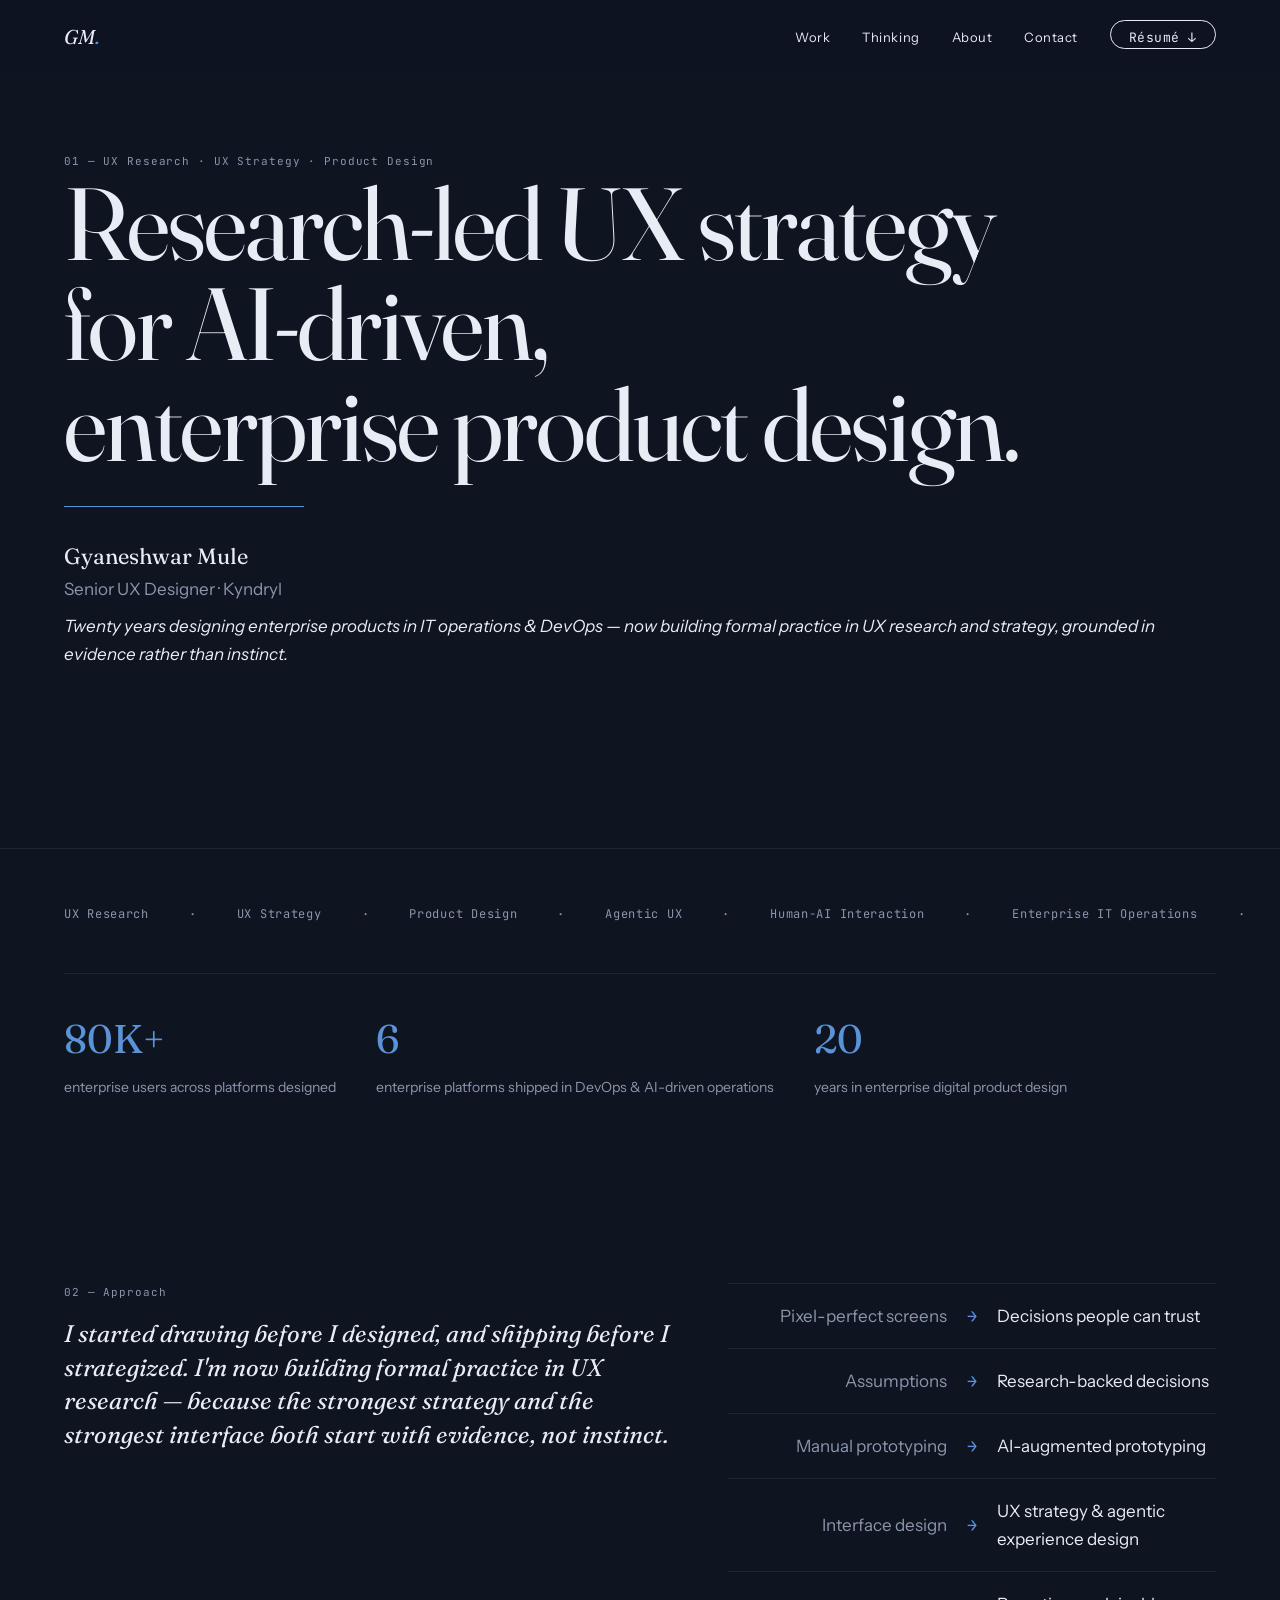
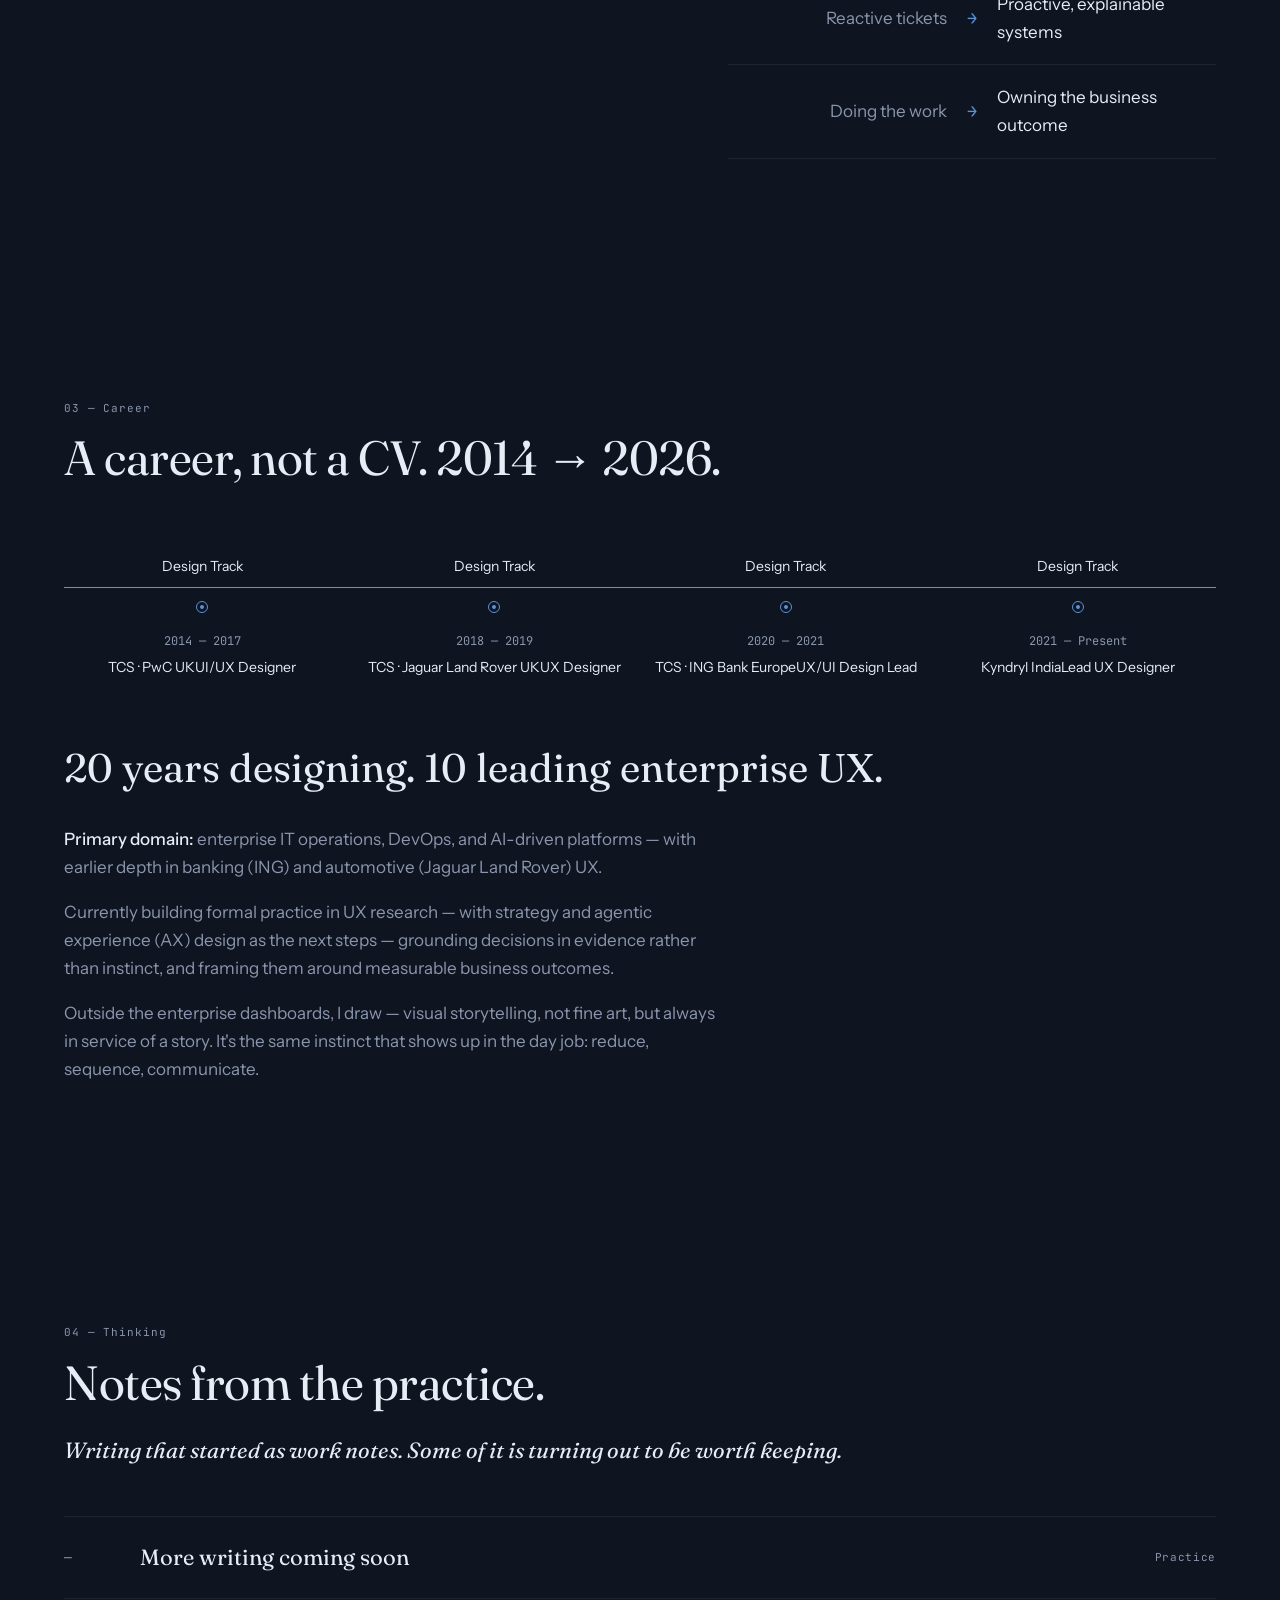
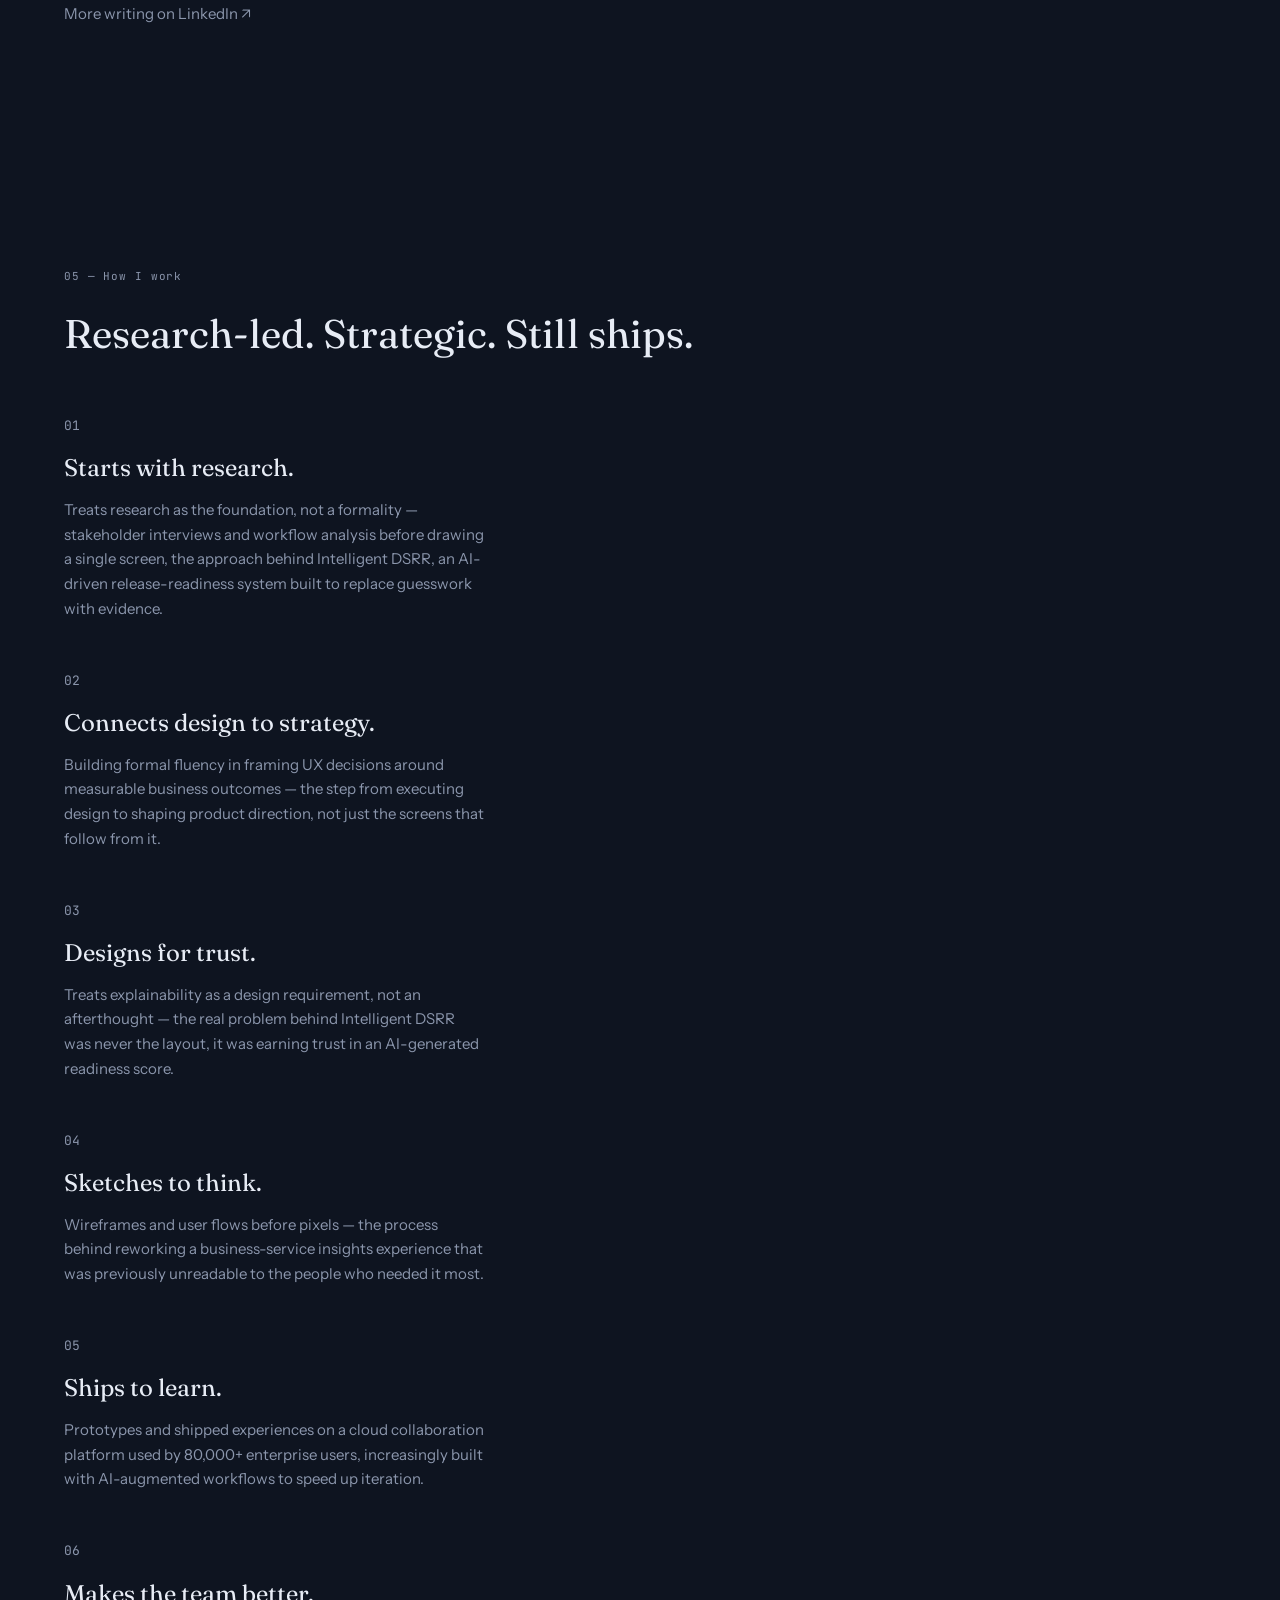
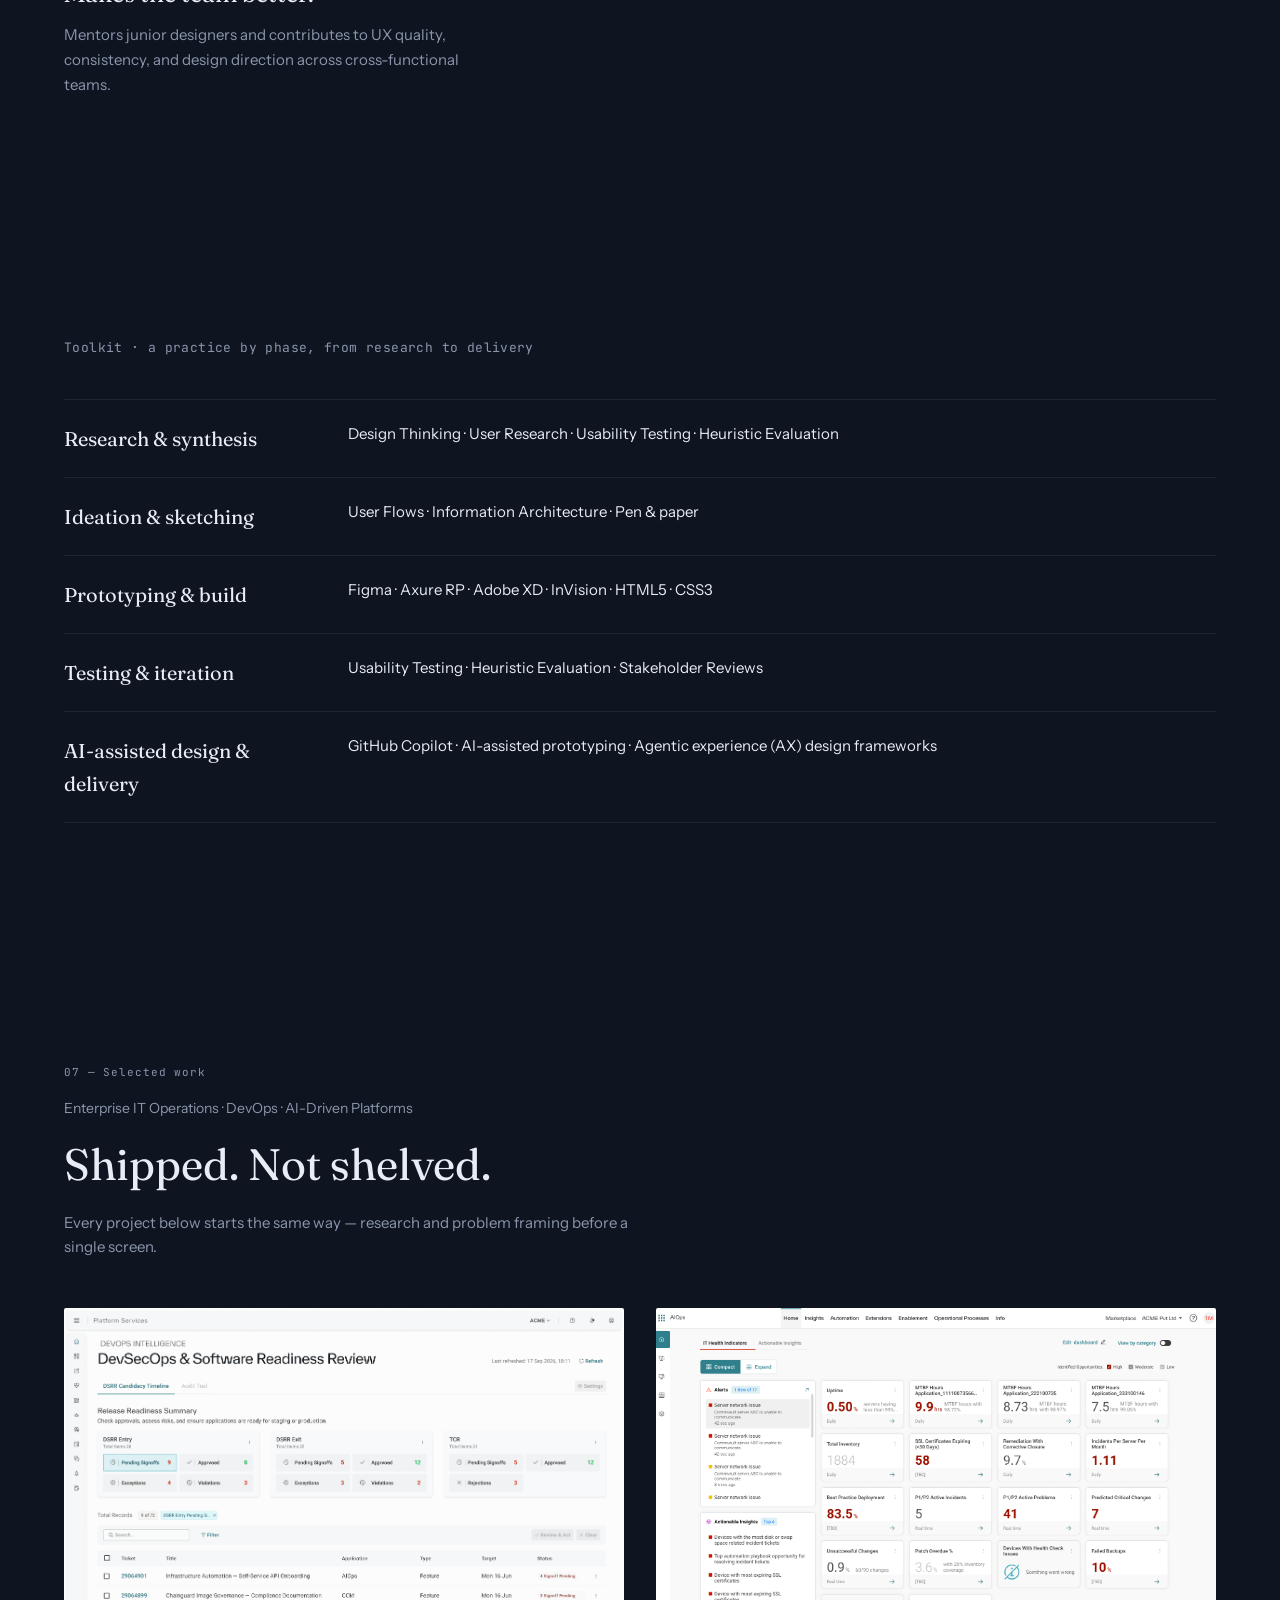
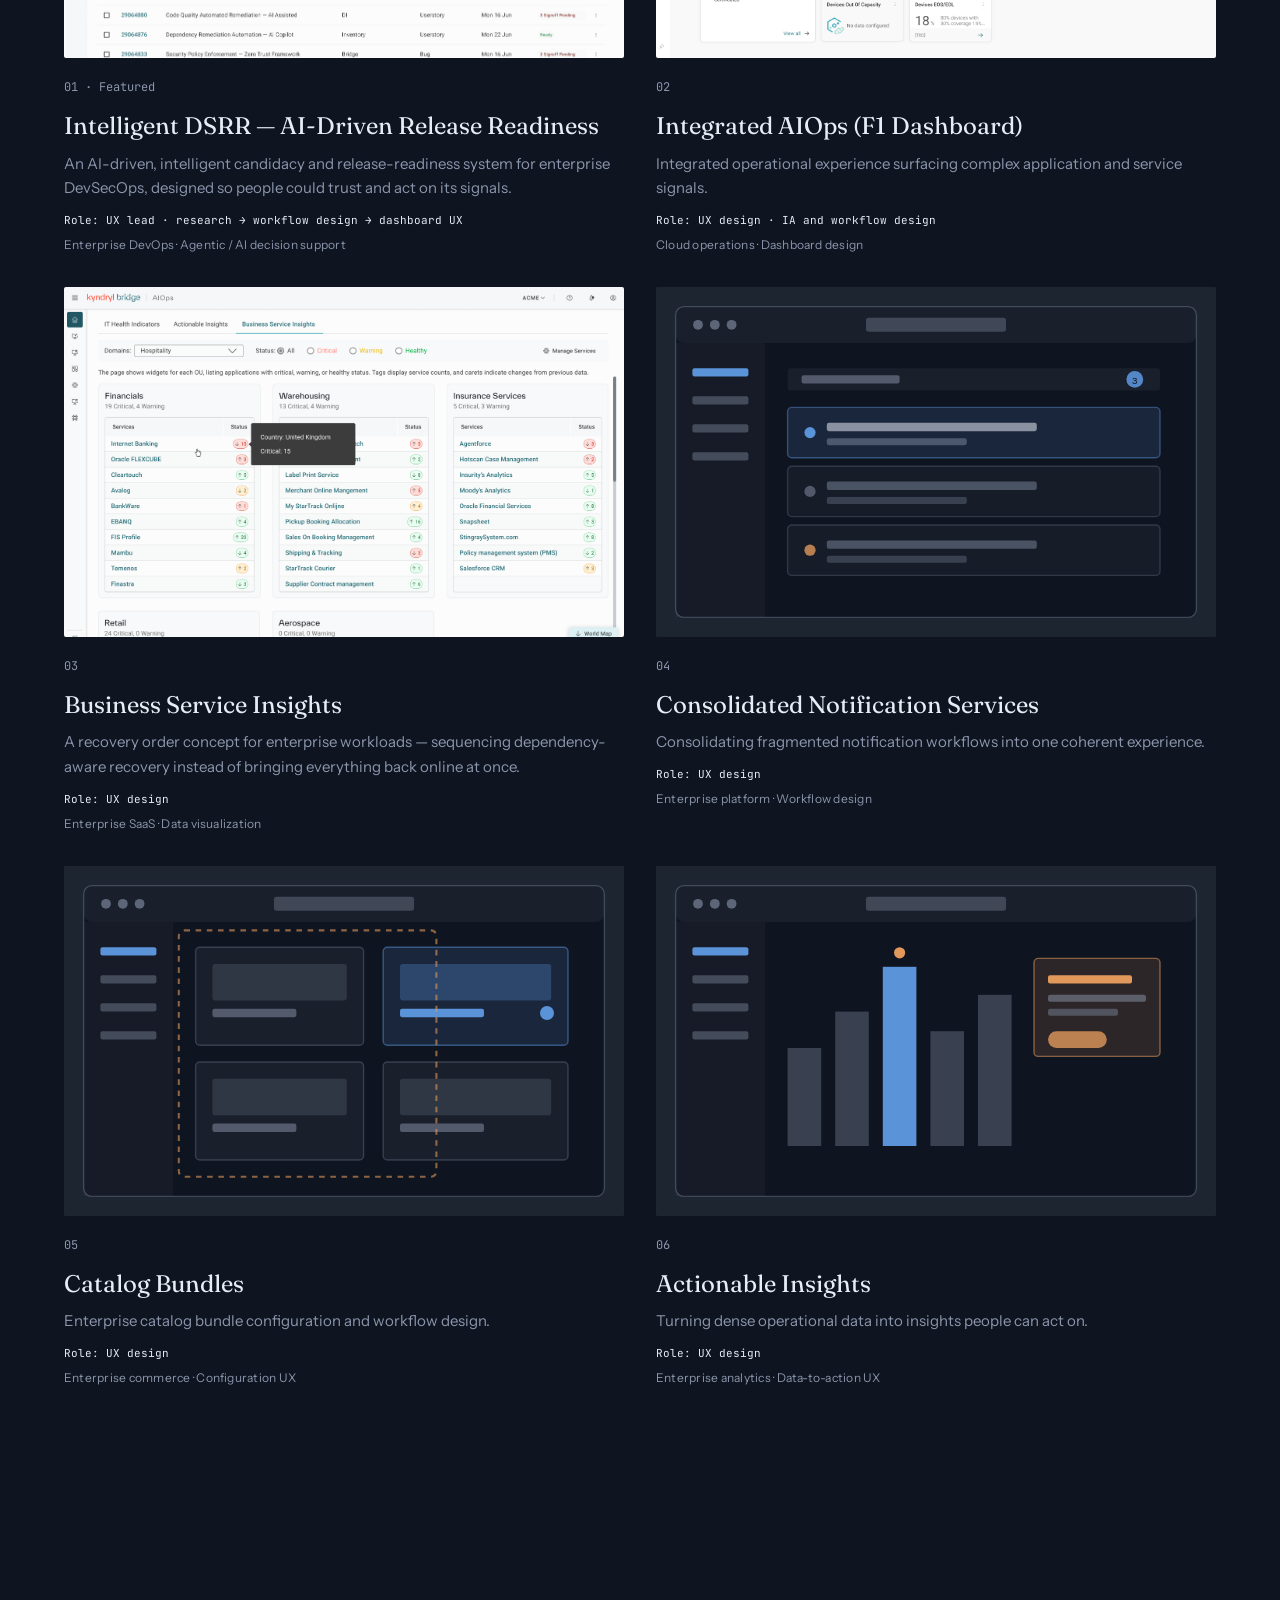
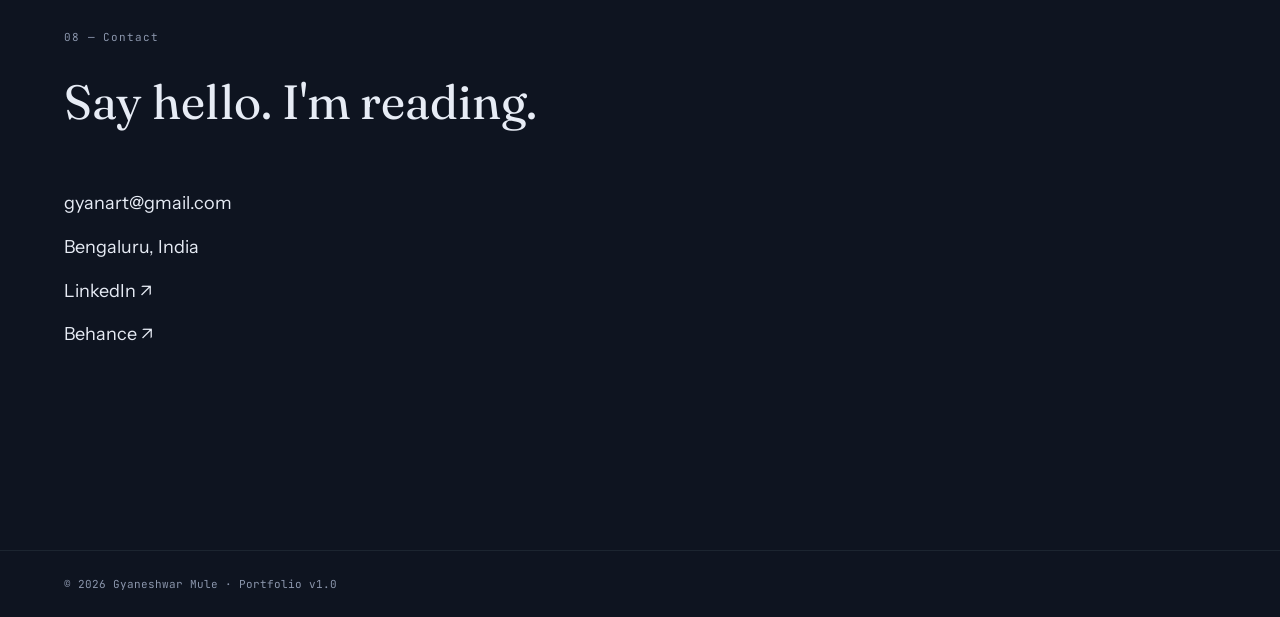
==== commit d461fc30: "Updated Email ID" ====
--- a/index.html
+++ b/index.html
@@ -403,7 +403,7 @@
     <span class="section-number">08 — Contact</span>
     <h2 class="contact-head">Say hello. I'm reading.</h2>
     <div class="contact-lines">
-      <a href="mailto:gyaneshwar.mule@kyndryl.com">gyaneshwar.mule@kyndryl.com</a>
+      <a href="mailto:gyanart@gmail.com">gyanart@gmail.com</a>
       <span>Bengaluru, India</span>
       <a href="#" target="_blank" rel="noopener">LinkedIn ↗</a>
       <a href="#" target="_blank" rel="noopener">Behance ↗</a>
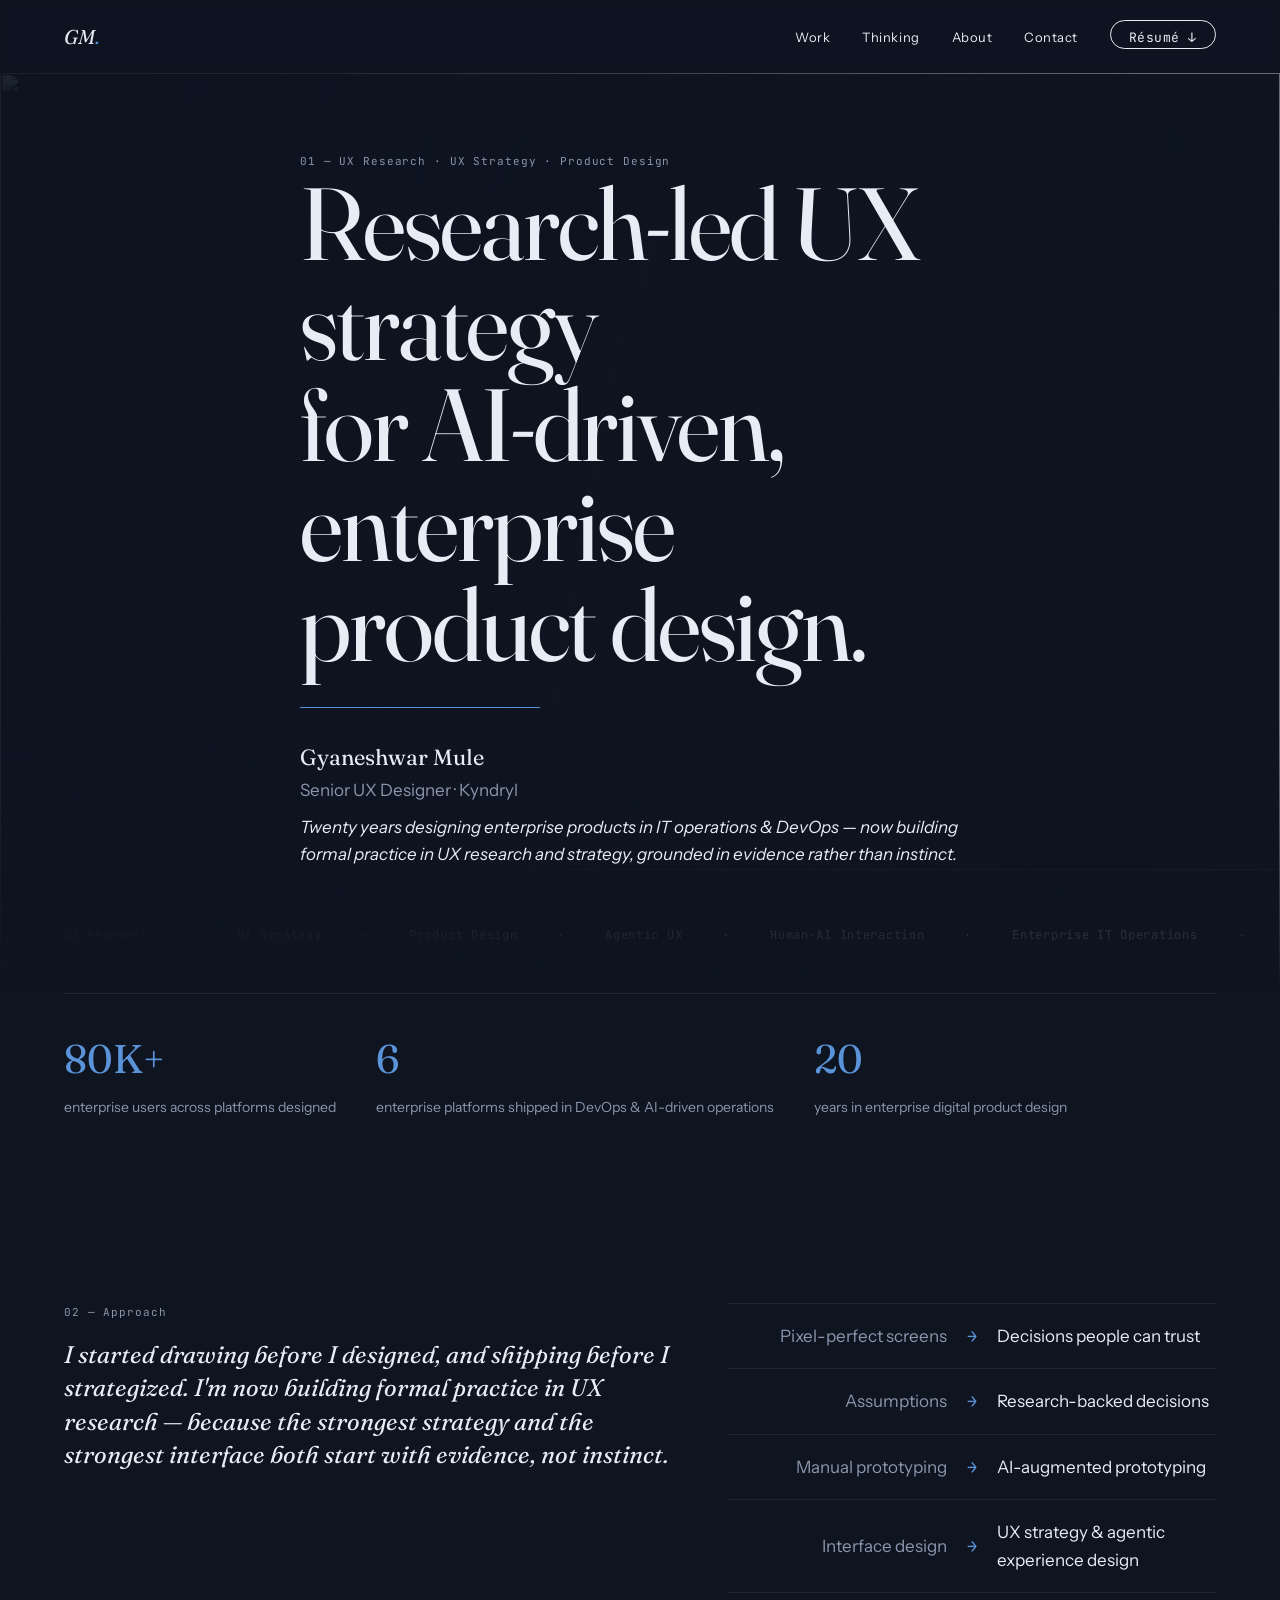
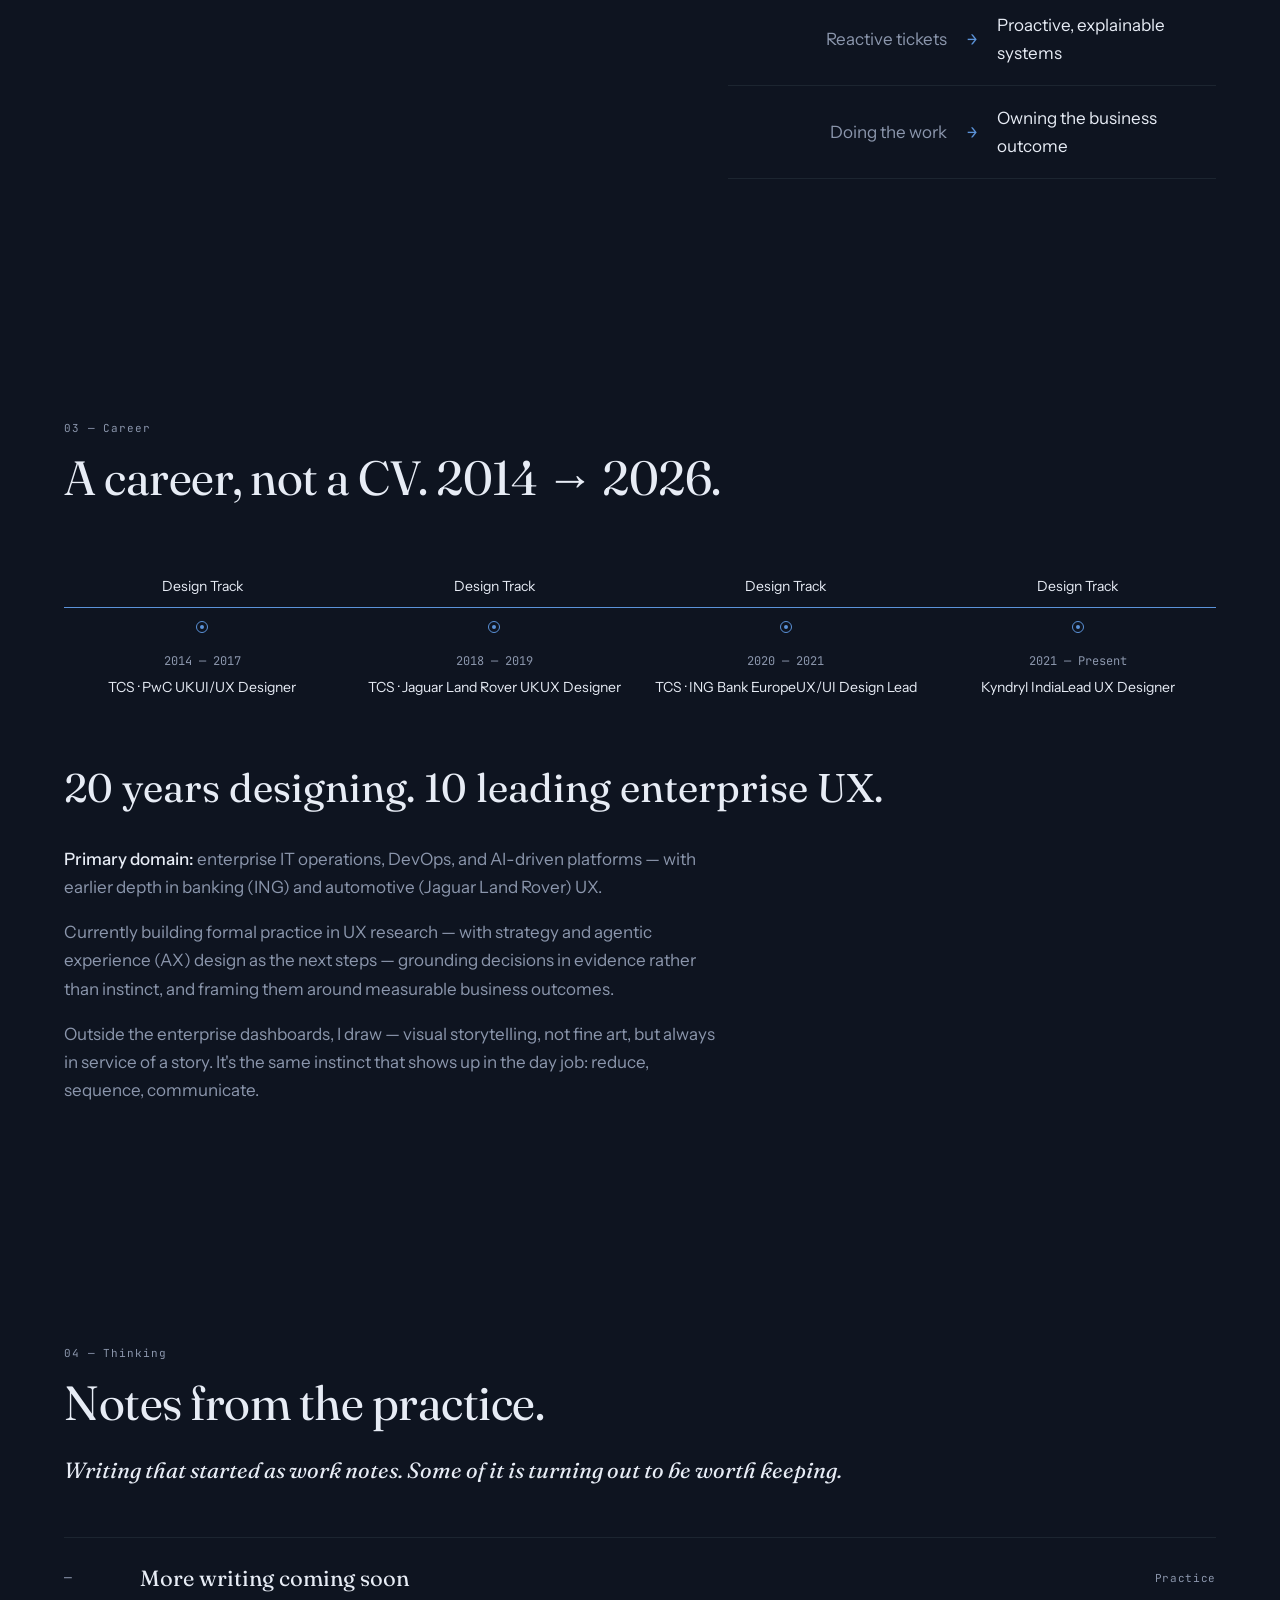
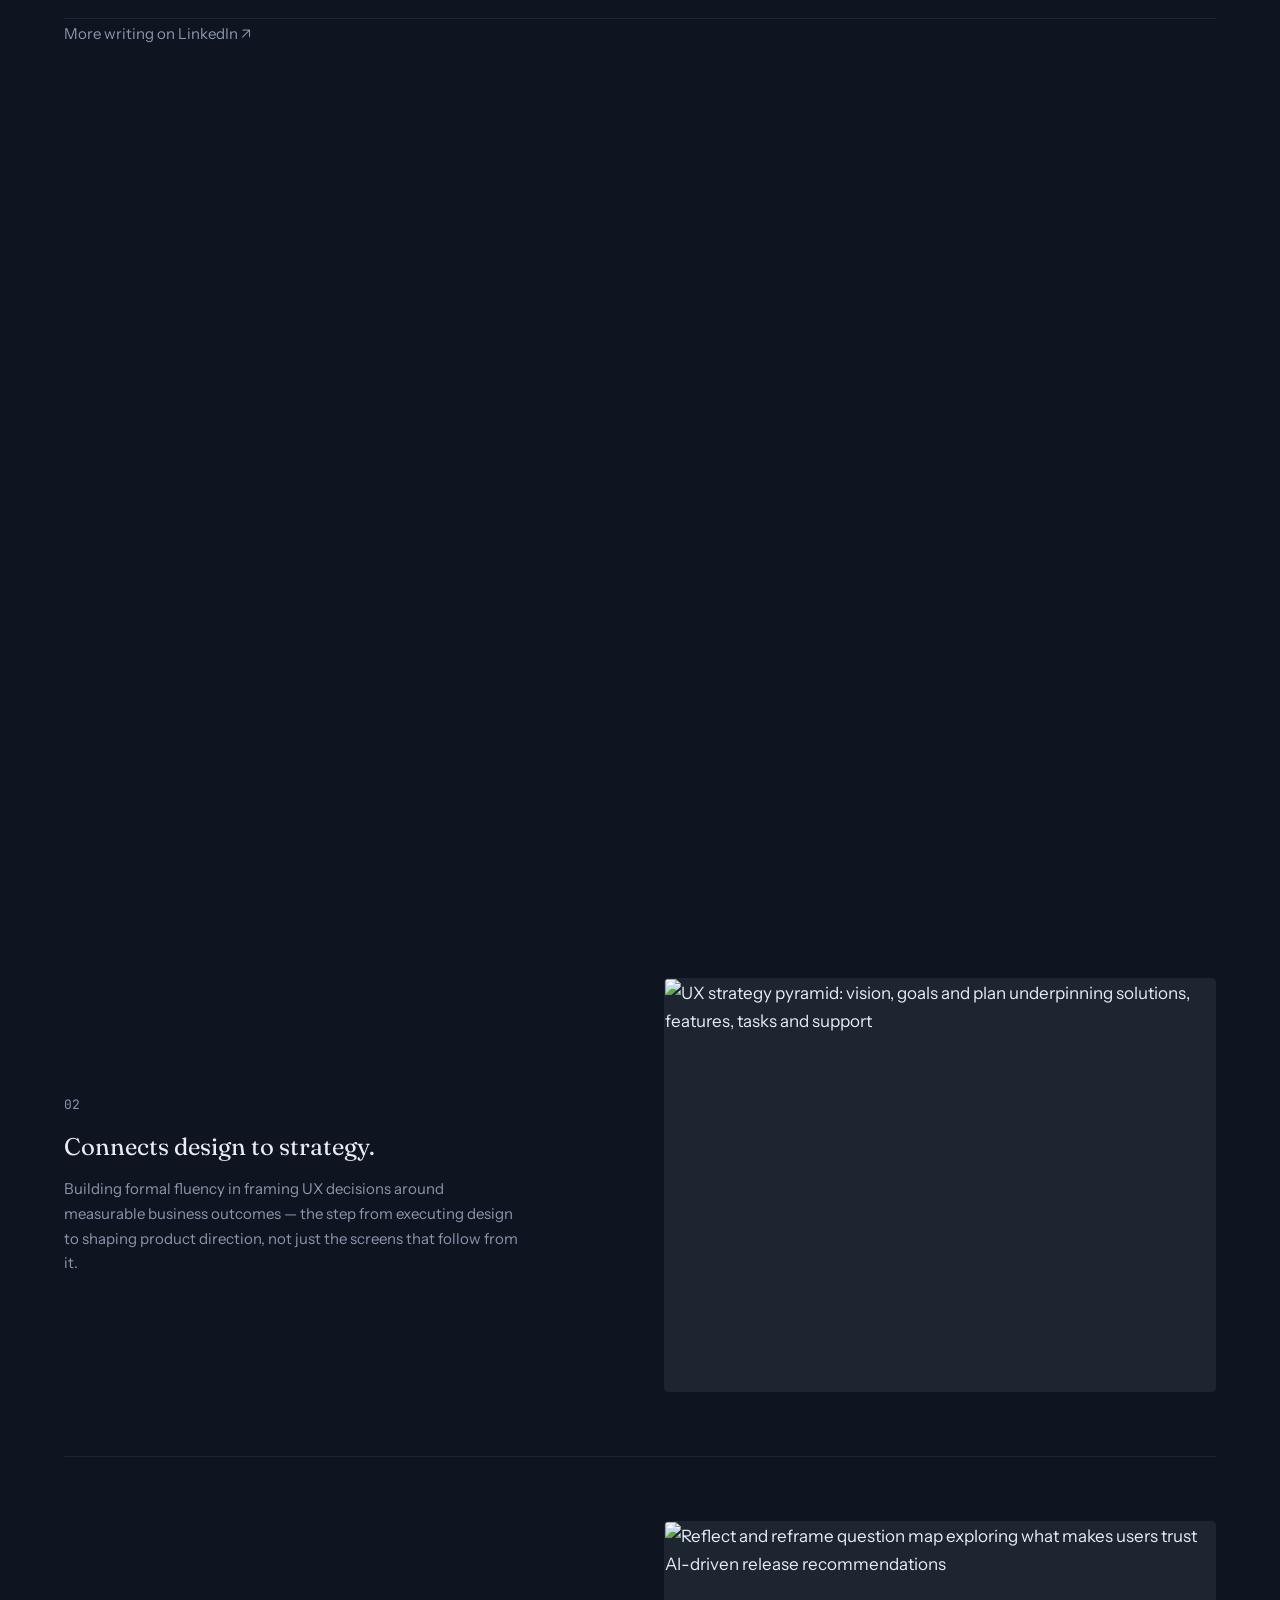
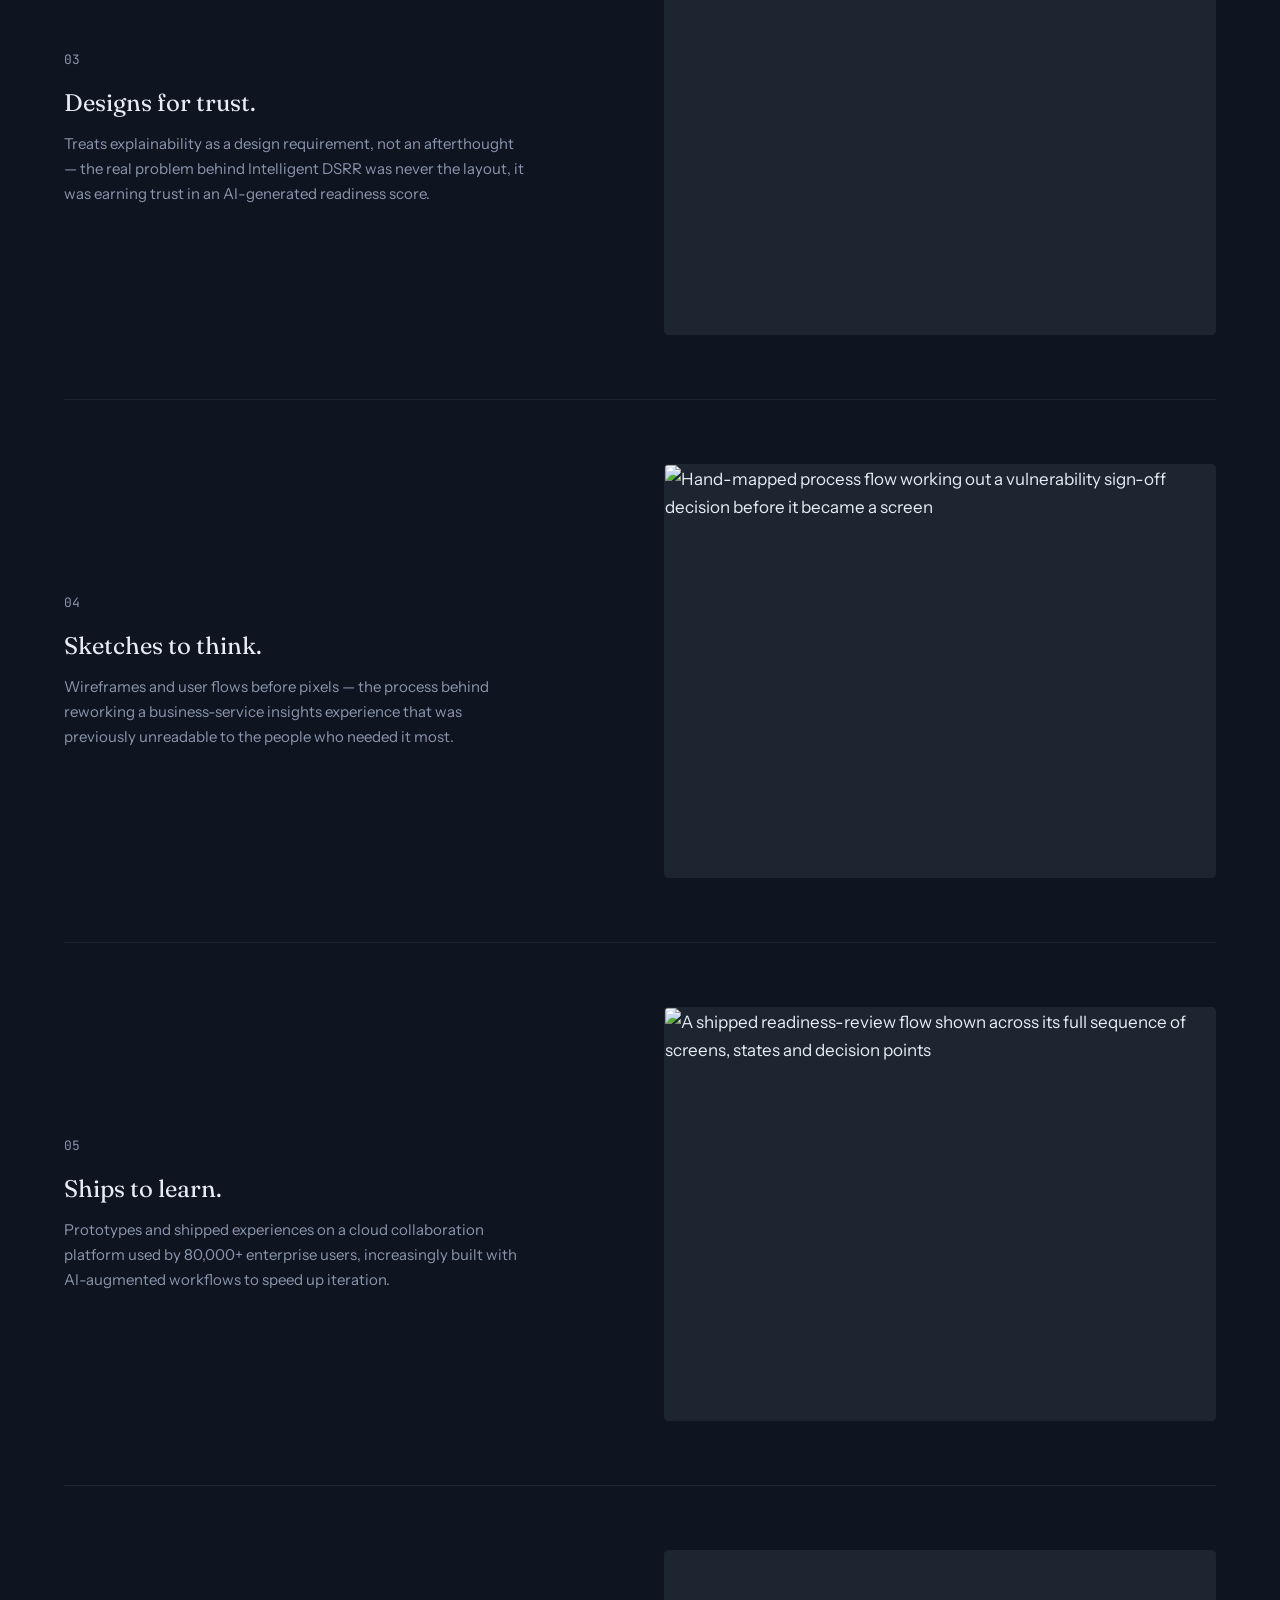
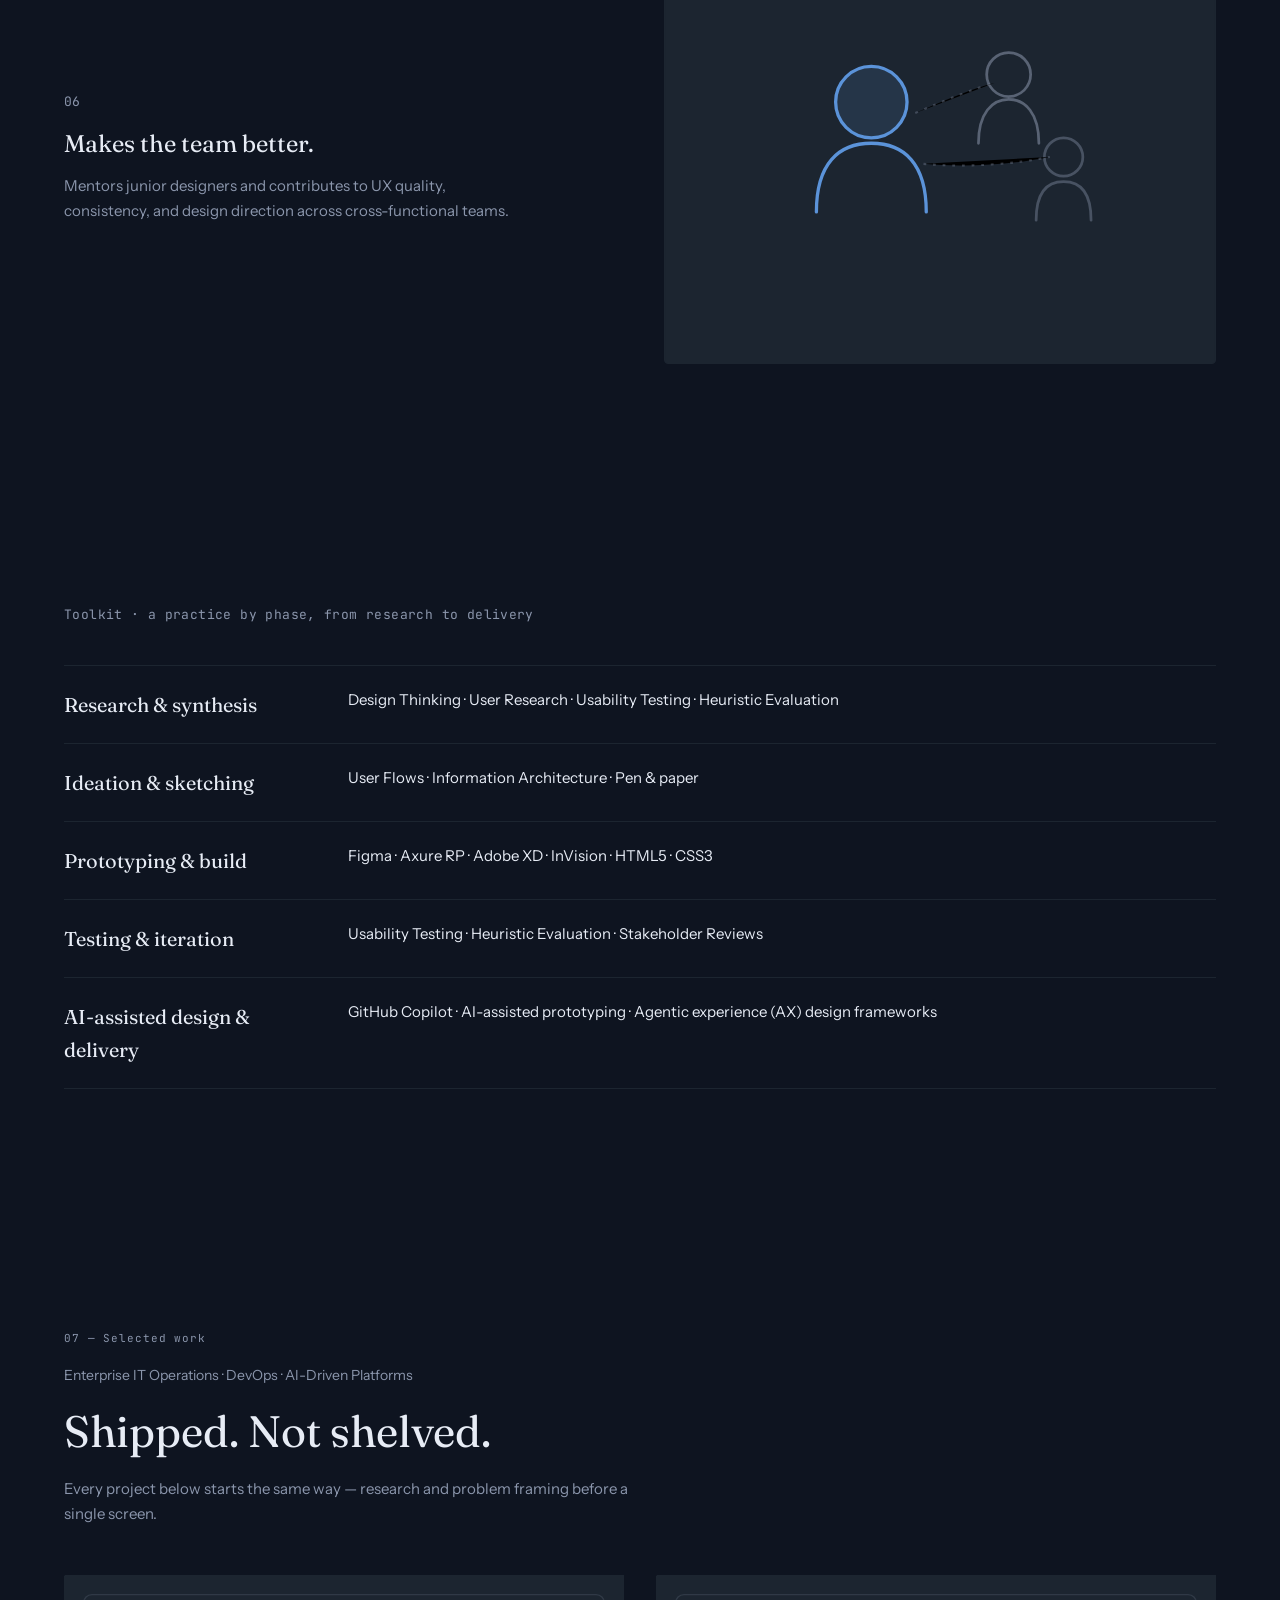
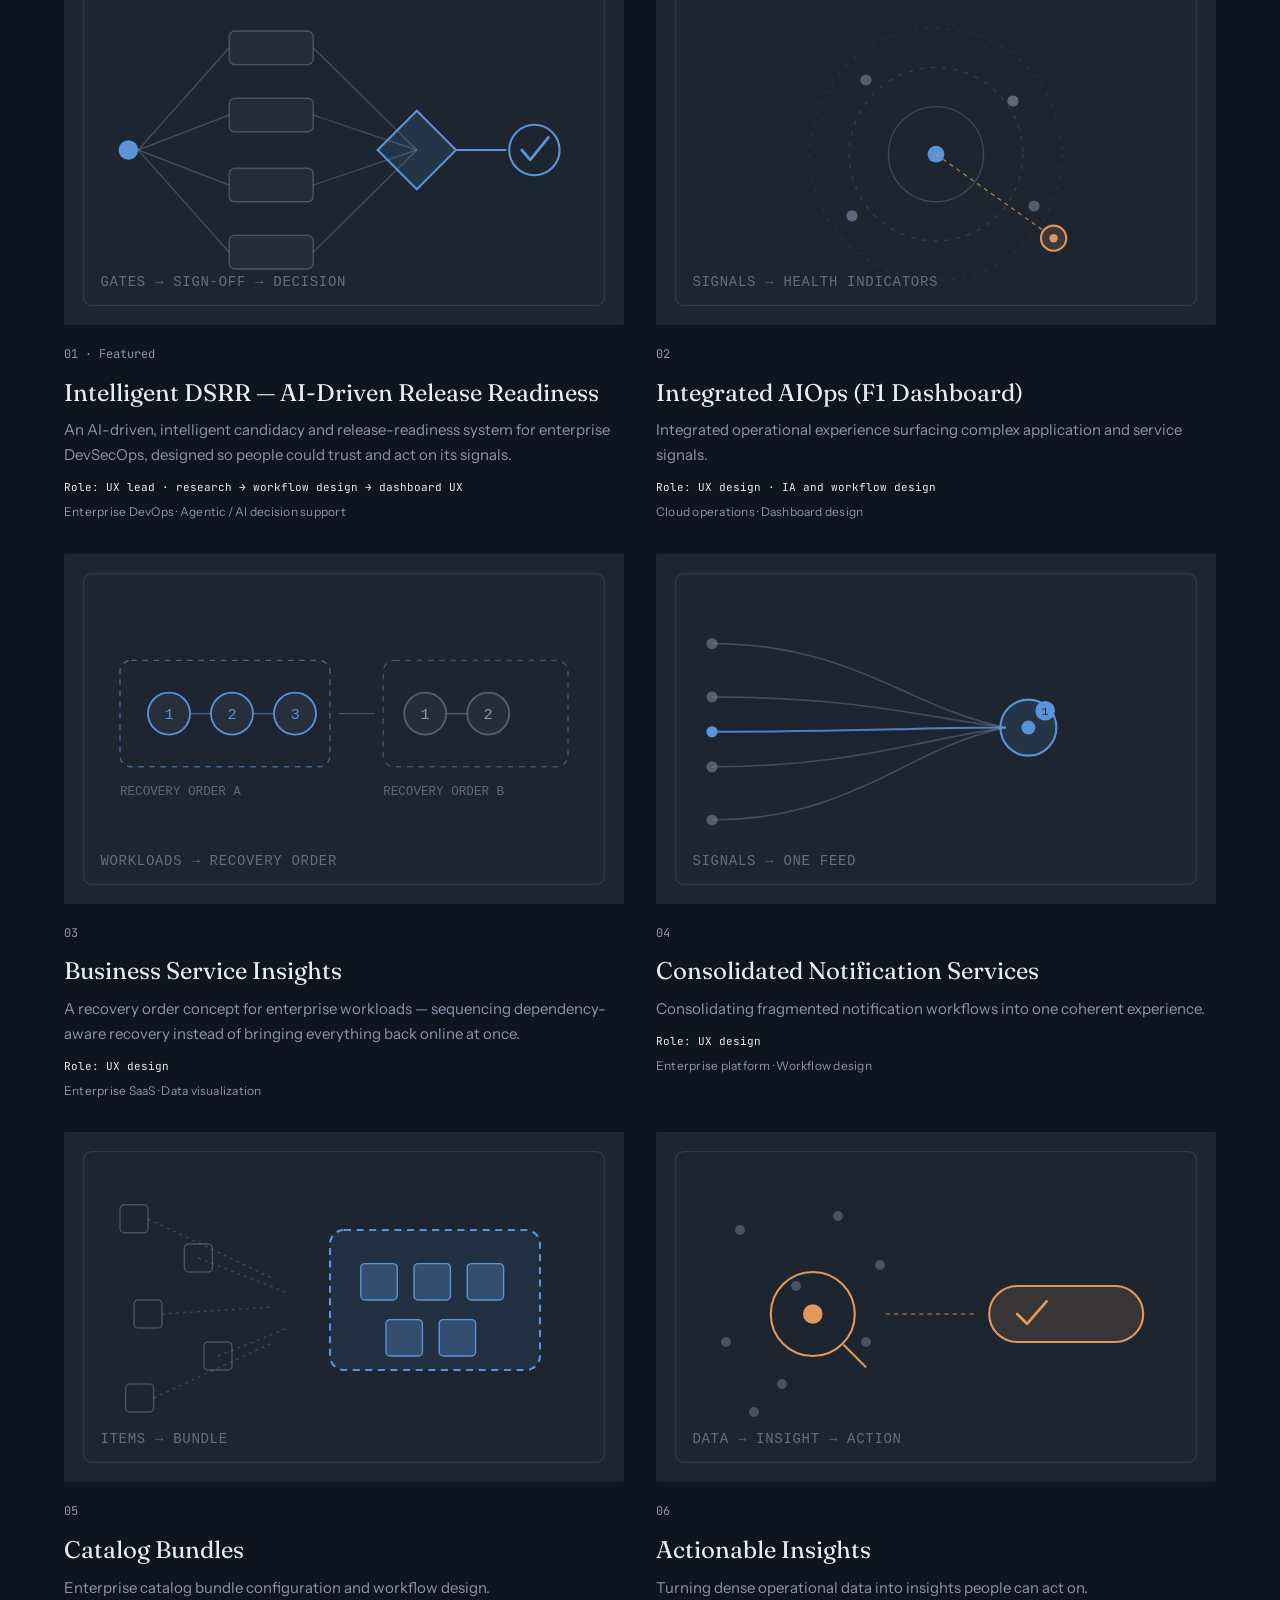
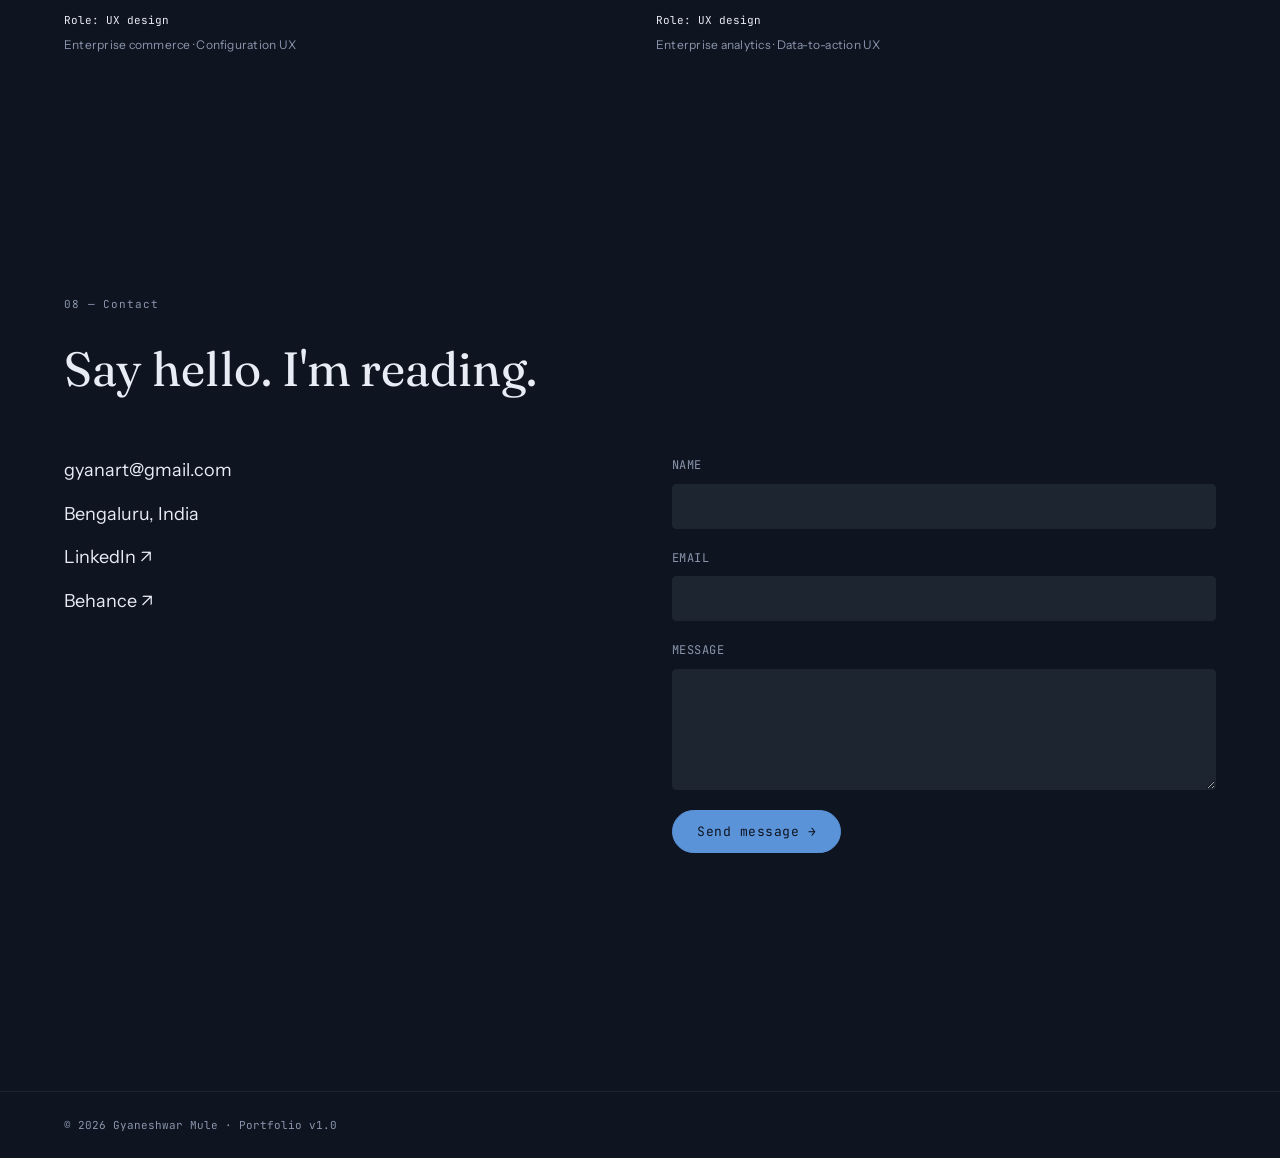
==== commit c96e9294: "Updating new pages. Latest updated site through Claude code" ====
--- a/index.html
+++ b/index.html
@@ -3,12 +3,59 @@
 <head>
 <meta charset="UTF-8">
 <meta name="viewport" content="width=device-width, initial-scale=1.0">
-<title>Gyaneshwar Mule — UX Research, Strategy &amp; Product Design</title>
-<meta name="description" content="Gyaneshwar Mule — UX research, UX strategy, and enterprise product design. Twenty years shipping enterprise systems, now building formal practice in research and strategy.">
+<title>Gyaneshwar Mule | UX Gyan — Senior UX Designer, UX Strategy &amp; Research</title>
+<meta name="description" content="Gyaneshwar Mule (UX Gyan) — UX research, UX strategy, and enterprise product design. Twenty years shipping enterprise systems, now building formal practice in research and strategy.">
+<meta name="author" content="Gyaneshwar Mule">
+<meta name="robots" content="index, follow">
+<meta name="keywords" content="Gyaneshwar Mule, UX Gyan, UX designer, UX strategist, UX researcher, enterprise UX design, product design, AI UX design, senior UX designer Bengaluru">
+<link rel="canonical" href="https://www.uxgyan.com/">
+
+<!-- Open Graph -->
+<meta property="og:type" content="website">
+<meta property="og:site_name" content="UX Gyan">
+<meta property="og:title" content="Gyaneshwar Mule | UX Gyan — Senior UX Designer, UX Strategy &amp; Research">
+<meta property="og:description" content="Research-led UX strategy for AI-driven, enterprise product design. Twenty years shipping enterprise systems.">
+<meta property="og:url" content="https://www.uxgyan.com/">
+<meta property="og:image" content="https://www.uxgyan.com/assets/seo/og-default.png">
+<meta property="og:image:width" content="1200">
+<meta property="og:image:height" content="630">
+<meta property="og:locale" content="en_IN">
+
+<!-- Twitter -->
+<meta name="twitter:card" content="summary_large_image">
+<meta name="twitter:title" content="Gyaneshwar Mule | UX Gyan — Senior UX Designer, UX Strategy &amp; Research">
+<meta name="twitter:description" content="Research-led UX strategy for AI-driven, enterprise product design. Twenty years shipping enterprise systems.">
+<meta name="twitter:image" content="https://www.uxgyan.com/assets/seo/og-default.png">
+
+<link rel="icon" href="/assets/seo/favicon.ico" sizes="any">
+<link rel="icon" type="image/png" sizes="32x32" href="/assets/seo/favicon-32.png">
+<link rel="icon" type="image/png" sizes="192x192" href="/assets/seo/favicon-192.png">
+<link rel="apple-touch-icon" href="/assets/seo/apple-touch-icon.png">
+
 <link rel="preconnect" href="https://fonts.googleapis.com">
 <link rel="preconnect" href="https://fonts.gstatic.com" crossorigin>
 <link href="https://fonts.googleapis.com/css2?family=Fraunces:ital,opsz,wght@0,9..144,300..600;1,9..144,300..600&family=Instrument+Sans:wght@400;500&family=JetBrains+Mono:wght@400;500&display=swap" rel="stylesheet">
 <link rel="stylesheet" href="styles.css">
+
+<script type="application/ld+json">
+{
+  "@context": "https://schema.org",
+  "@type": "Person",
+  "name": "Gyaneshwar Mule",
+  "alternateName": "UX Gyan",
+  "url": "https://www.uxgyan.com/",
+  "image": "https://www.uxgyan.com/assets/seo/og-default.png",
+  "jobTitle": "Senior UX Designer",
+  "description": "Senior UX Designer with 20+ years of experience in UX research, UX strategy, and enterprise product design.",
+  "address": {
+    "@type": "PostalAddress",
+    "addressLocality": "Bengaluru",
+    "addressCountry": "IN"
+  },
+  "knowsAbout": ["UX Research", "UX Strategy", "Enterprise Product Design", "AI-driven Design", "Human-AI Interaction"],
+  "sameAs": []
+}
+</script>
 </head>
 <body>
 
@@ -42,14 +89,20 @@
 
 <!-- 01 — HERO -->
 <header class="hero">
-  <div class="wrap">
-    <span class="eyebrow">01 — UX Research · UX Strategy · Product Design</span>
-    <h1 class="hero-headline">Research-led UX strategy<br>for AI-driven,<br>enterprise product design.</h1>
-    <div class="hero-rule"></div>
-    <div class="hero-meta">
-      <div class="name">Gyaneshwar Mule</div>
-      <div class="role">Senior UX Designer · Kyndryl</div>
-      <div class="tagline">Twenty years designing enterprise products in IT operations &amp; DevOps — now building formal practice in UX research and strategy, grounded in evidence rather than instinct.</div>
+  <div class="hero-bg" aria-hidden="true">
+    <img src="assets/hero-photo.jpg" alt="">
+    <div class="hero-bg-scrim"></div>
+  </div>
+  <div class="wrap hero-body">
+    <div class="hero-copy">
+      <span class="eyebrow">01 — UX Research · UX Strategy · Product Design</span>
+      <h1 class="hero-headline">Research-led UX strategy<br>for AI-driven,<br>enterprise product design.</h1>
+      <div class="hero-rule"></div>
+      <div class="hero-meta">
+        <div class="name">Gyaneshwar Mule</div>
+        <div class="role">Senior UX Designer · Kyndryl</div>
+        <div class="tagline">Twenty years designing enterprise products in IT operations &amp; DevOps — now building formal practice in UX research and strategy, grounded in evidence rather than instinct.</div>
+      </div>
     </div>
   </div>
   <div class="marquee">
@@ -179,34 +232,74 @@
     <h2 class="cap-head">Research-led. Strategic. Still ships.</h2>
     <div class="grid cap-grid">
       <div class="cap-block">
-        <span class="cap-num">01</span>
-        <h3 class="cap-title">Starts with research.</h3>
-        <p class="cap-proof">Treats research as the foundation, not a formality — stakeholder interviews and workflow analysis before drawing a single screen, the approach behind Intelligent DSRR, an AI-driven release-readiness system built to replace guesswork with evidence.</p>
+        <div class="cap-text">
+          <span class="cap-num">01</span>
+          <h3 class="cap-title">Starts with research.</h3>
+          <p class="cap-proof">Treats research as the foundation, not a formality — stakeholder interviews and workflow analysis before drawing a single screen, the approach behind Intelligent DSRR, an AI-driven release-readiness system built to replace guesswork with evidence.</p>
+        </div>
+        <div class="cap-image">
+          <img src="assets/work/how-i-work/01-research-workshop.jpg" alt="Walking a colleague through a release-intelligence workshop whiteboard, framing the problem before any screen existed">
+        </div>
       </div>
       <div class="cap-block">
-        <span class="cap-num">02</span>
-        <h3 class="cap-title">Connects design to strategy.</h3>
-        <p class="cap-proof">Building formal fluency in framing UX decisions around measurable business outcomes — the step from executing design to shaping product direction, not just the screens that follow from it.</p>
+        <div class="cap-text">
+          <span class="cap-num">02</span>
+          <h3 class="cap-title">Connects design to strategy.</h3>
+          <p class="cap-proof">Building formal fluency in framing UX decisions around measurable business outcomes — the step from executing design to shaping product direction, not just the screens that follow from it.</p>
+        </div>
+        <div class="cap-image">
+          <img src="assets/work/how-i-work/02-strategy-pyramid.png" alt="UX strategy pyramid: vision, goals and plan underpinning solutions, features, tasks and support">
+        </div>
       </div>
       <div class="cap-block">
-        <span class="cap-num">03</span>
-        <h3 class="cap-title">Designs for trust.</h3>
-        <p class="cap-proof">Treats explainability as a design requirement, not an afterthought — the real problem behind Intelligent DSRR was never the layout, it was earning trust in an AI-generated readiness score.</p>
+        <div class="cap-text">
+          <span class="cap-num">03</span>
+          <h3 class="cap-title">Designs for trust.</h3>
+          <p class="cap-proof">Treats explainability as a design requirement, not an afterthought — the real problem behind Intelligent DSRR was never the layout, it was earning trust in an AI-generated readiness score.</p>
+        </div>
+        <div class="cap-image">
+          <img src="assets/work/how-i-work/03-reflect-reframe.png" alt="Reflect and reframe question map exploring what makes users trust AI-driven release recommendations">
+        </div>
       </div>
       <div class="cap-block">
-        <span class="cap-num">04</span>
-        <h3 class="cap-title">Sketches to think.</h3>
-        <p class="cap-proof">Wireframes and user flows before pixels — the process behind reworking a business-service insights experience that was previously unreadable to the people who needed it most.</p>
+        <div class="cap-text">
+          <span class="cap-num">04</span>
+          <h3 class="cap-title">Sketches to think.</h3>
+          <p class="cap-proof">Wireframes and user flows before pixels — the process behind reworking a business-service insights experience that was previously unreadable to the people who needed it most.</p>
+        </div>
+        <div class="cap-image">
+          <img src="assets/work/how-i-work/04-vulnerability-flow.png" alt="Hand-mapped process flow working out a vulnerability sign-off decision before it became a screen">
+        </div>
       </div>
       <div class="cap-block">
-        <span class="cap-num">05</span>
-        <h3 class="cap-title">Ships to learn.</h3>
-        <p class="cap-proof">Prototypes and shipped experiences on a cloud collaboration platform used by 80,000+ enterprise users, increasingly built with AI-augmented workflows to speed up iteration.</p>
+        <div class="cap-text">
+          <span class="cap-num">05</span>
+          <h3 class="cap-title">Ships to learn.</h3>
+          <p class="cap-proof">Prototypes and shipped experiences on a cloud collaboration platform used by 80,000+ enterprise users, increasingly built with AI-augmented workflows to speed up iteration.</p>
+        </div>
+        <div class="cap-image">
+          <img src="assets/work/how-i-work/05-screens-progression.png" alt="A shipped readiness-review flow shown across its full sequence of screens, states and decision points" style="object-position: top;">
+        </div>
       </div>
       <div class="cap-block">
-        <span class="cap-num">06</span>
-        <h3 class="cap-title">Makes the team better.</h3>
-        <p class="cap-proof">Mentors junior designers and contributes to UX quality, consistency, and design direction across cross-functional teams.</p>
+        <div class="cap-text">
+          <span class="cap-num">06</span>
+          <h3 class="cap-title">Makes the team better.</h3>
+          <p class="cap-proof">Mentors junior designers and contributes to UX quality, consistency, and design direction across cross-functional teams.</p>
+        </div>
+        <div class="cap-image" aria-hidden="true">
+          <svg viewBox="0 0 400 300" xmlns="http://www.w3.org/2000/svg" role="img" aria-label="Abstract diagram of a mentor figure connected to several team members">
+            <rect x="0" y="0" width="400" height="300" fill="var(--stone)"/>
+            <circle cx="150" cy="110" r="26" fill="var(--sage)" fill-opacity="0.14" stroke="var(--sage)" stroke-width="2.4"/>
+            <path d="M110,190 C110,155 126,140 150,140 C174,140 190,155 190,190" fill="none" stroke="var(--sage)" stroke-width="2.4" stroke-linecap="round"/>
+            <circle cx="250" cy="90" r="16" fill="none" stroke="var(--fog)" stroke-opacity="0.55" stroke-width="2"/>
+            <path d="M228,140 C228,118 238,108 250,108 C262,108 272,118 272,140" fill="none" stroke="var(--fog)" stroke-opacity="0.55" stroke-width="2" stroke-linecap="round"/>
+            <circle cx="290" cy="150" r="14" fill="none" stroke="var(--fog)" stroke-opacity="0.4" stroke-width="2"/>
+            <path d="M270,196 C270,176 278,168 290,168 C302,168 310,176 310,196" fill="none" stroke="var(--fog)" stroke-opacity="0.4" stroke-width="2" stroke-linecap="round"/>
+            <path d="M182,118 C205,108 225,100 240,96" stroke="var(--fog)" stroke-opacity="0.35" stroke-width="1.5" stroke-dasharray="2 5"/>
+            <path d="M188,155 C220,158 255,155 280,150" stroke="var(--fog)" stroke-opacity="0.35" stroke-width="1.5" stroke-dasharray="2 5"/>
+          </svg>
+        </div>
       </div>
     </div>
   </div>
@@ -254,7 +347,34 @@
     <div class="work-grid">
 
       <a class="work-card" href="work/dsrr-candidacy-dashboard.html">
-        <div class="work-thumb"><img src="assets/work/dsrr-screenshot.png" alt="Intelligent DSRR release-readiness dashboard screenshot"></div>
+        <div class="work-thumb"><svg viewBox="0 0 400 250" xmlns="http://www.w3.org/2000/svg" role="img" aria-label="Abstract diagram of four approval gates converging into a release decision">
+<rect x="0" y="0" width="400" height="250" fill="var(--stone)"/>
+<rect x="14" y="14" width="372" height="222" rx="6" fill="none" stroke="var(--fog)" stroke-opacity="0.18"/>
+<circle cx="46" cy="125" r="7" fill="var(--sage)"/>
+<g stroke="var(--fog)" stroke-opacity="0.35" stroke-width="1">
+<line x1="53" y1="125" x2="118" y2="52"/>
+<line x1="53" y1="125" x2="118" y2="100"/>
+<line x1="53" y1="125" x2="118" y2="150"/>
+<line x1="53" y1="125" x2="118" y2="198"/>
+</g>
+<g fill="var(--ink)" fill-opacity="0.04" stroke="var(--fog)" stroke-opacity="0.4">
+<rect x="118" y="40" width="60" height="24" rx="4"/>
+<rect x="118" y="88" width="60" height="24" rx="4"/>
+<rect x="118" y="138" width="60" height="24" rx="4"/>
+<rect x="118" y="186" width="60" height="24" rx="4"/>
+</g>
+<g stroke="var(--fog)" stroke-opacity="0.35" stroke-width="1">
+<line x1="178" y1="52" x2="252" y2="125"/>
+<line x1="178" y1="100" x2="252" y2="125"/>
+<line x1="178" y1="150" x2="252" y2="125"/>
+<line x1="178" y1="198" x2="252" y2="125"/>
+</g>
+<polygon points="252,97 280,125 252,153 224,125" fill="var(--sage)" fill-opacity="0.14" stroke="var(--sage)" stroke-width="1.5"/>
+<line x1="280" y1="125" x2="316" y2="125" stroke="var(--sage)" stroke-width="1.5"/>
+<circle cx="336" cy="125" r="18" fill="var(--stone)" stroke="var(--sage)" stroke-width="1.5"/>
+<path d="M327,125 l6,7 l13,-16" fill="none" stroke="var(--sage)" stroke-width="2" stroke-linecap="round" stroke-linejoin="round"/>
+<text x="26" y="222" font-family="monospace" font-size="10" letter-spacing="0.5" fill="var(--fog)" fill-opacity="0.65">GATES → SIGN-OFF → DECISION</text>
+</svg></div>
         <span class="work-index">01 · Featured</span>
         <h3 class="work-title">Intelligent DSRR — AI-Driven Release Readiness</h3>
         <p class="work-desc">An AI-driven, intelligent candidacy and release-readiness system for enterprise DevSecOps, designed so people could trust and act on its signals.</p>
@@ -263,7 +383,22 @@
       </a>
 
       <a class="work-card" href="work/integrated-aiops-dashboard.html">
-        <div class="work-thumb"><img src="assets/work/aiops-screenshot.png" alt="Integrated AIOps IT Health Indicators dashboard screenshot"></div>
+        <div class="work-thumb"><svg viewBox="0 0 400 250" xmlns="http://www.w3.org/2000/svg" role="img" aria-label="Abstract diagram of health signals radiating from a central pulse, with one anomaly highlighted">
+<rect x="0" y="0" width="400" height="250" fill="var(--stone)"/>
+<rect x="14" y="14" width="372" height="222" rx="6" fill="none" stroke="var(--fog)" stroke-opacity="0.18"/>
+<circle cx="200" cy="128" r="34" fill="none" stroke="var(--fog)" stroke-opacity="0.3"/>
+<circle cx="200" cy="128" r="62" fill="none" stroke="var(--fog)" stroke-opacity="0.2" stroke-dasharray="3 5"/>
+<circle cx="200" cy="128" r="90" fill="none" stroke="var(--fog)" stroke-opacity="0.12" stroke-dasharray="2 6"/>
+<circle cx="200" cy="128" r="6" fill="var(--sage)"/>
+<circle cx="255" cy="90" r="4" fill="var(--fog)" fill-opacity="0.6"/>
+<circle cx="140" cy="172" r="4" fill="var(--fog)" fill-opacity="0.6"/>
+<circle cx="150" cy="75" r="4" fill="var(--fog)" fill-opacity="0.5"/>
+<circle cx="270" cy="165" r="4" fill="var(--fog)" fill-opacity="0.5"/>
+<line x1="200" y1="128" x2="276" y2="182" stroke="var(--clay)" stroke-opacity="0.7" stroke-dasharray="3 3"/>
+<circle cx="284" cy="188" r="9" fill="var(--clay)" fill-opacity="0.18" stroke="var(--clay)" stroke-width="1.5"/>
+<circle cx="284" cy="188" r="3" fill="var(--clay)"/>
+<text x="26" y="222" font-family="monospace" font-size="10" letter-spacing="0.5" fill="var(--fog)" fill-opacity="0.65">SIGNALS → HEALTH INDICATORS</text>
+</svg></div>
         <span class="work-index">02</span>
         <h3 class="work-title">Integrated AIOps (F1 Dashboard)</h3>
         <p class="work-desc">Integrated operational experience surfacing complex application and service signals.</p>
@@ -272,7 +407,29 @@
       </a>
 
       <a class="work-card" href="work/business-service-insights.html">
-        <div class="work-thumb"><img src="assets/work/bsi-screenshot.png" alt="Business Service Insights dashboard screenshot"></div>
+        <div class="work-thumb"><svg viewBox="0 0 400 250" xmlns="http://www.w3.org/2000/svg" role="img" aria-label="Abstract diagram of workloads grouped and sequenced into numbered recovery orders">
+<rect x="0" y="0" width="400" height="250" fill="var(--stone)"/>
+<rect x="14" y="14" width="372" height="222" rx="6" fill="none" stroke="var(--fog)" stroke-opacity="0.18"/>
+<rect x="40" y="76" width="150" height="76" rx="8" fill="none" stroke="var(--sage)" stroke-opacity="0.6" stroke-dasharray="4 4"/>
+<circle cx="75" cy="114" r="15" fill="var(--ink)" fill-opacity="0.05" stroke="var(--sage)" stroke-width="1.3"/>
+<text x="75" y="118" text-anchor="middle" font-family="monospace" font-size="11" fill="var(--sage)">1</text>
+<circle cx="120" cy="114" r="15" fill="var(--ink)" fill-opacity="0.05" stroke="var(--sage)" stroke-width="1.3"/>
+<text x="120" y="118" text-anchor="middle" font-family="monospace" font-size="11" fill="var(--sage)">2</text>
+<circle cx="165" cy="114" r="15" fill="var(--ink)" fill-opacity="0.05" stroke="var(--sage)" stroke-width="1.3"/>
+<text x="165" y="118" text-anchor="middle" font-family="monospace" font-size="11" fill="var(--sage)">3</text>
+<line x1="90" y1="114" x2="105" y2="114" stroke="var(--sage)" stroke-opacity="0.6"/>
+<line x1="135" y1="114" x2="150" y2="114" stroke="var(--sage)" stroke-opacity="0.6"/>
+<line x1="196" y1="114" x2="222" y2="114" stroke="var(--fog)" stroke-opacity="0.4"/>
+<rect x="228" y="76" width="132" height="76" rx="8" fill="none" stroke="var(--fog)" stroke-opacity="0.4" stroke-dasharray="4 4"/>
+<circle cx="258" cy="114" r="15" fill="var(--ink)" fill-opacity="0.04" stroke="var(--fog)" stroke-opacity="0.5" stroke-width="1.3"/>
+<text x="258" y="118" text-anchor="middle" font-family="monospace" font-size="11" fill="var(--fog)">1</text>
+<circle cx="303" cy="114" r="15" fill="var(--ink)" fill-opacity="0.04" stroke="var(--fog)" stroke-opacity="0.5" stroke-width="1.3"/>
+<text x="303" y="118" text-anchor="middle" font-family="monospace" font-size="11" fill="var(--fog)">2</text>
+<line x1="273" y1="114" x2="288" y2="114" stroke="var(--fog)" stroke-opacity="0.5"/>
+<text x="40" y="172" font-family="monospace" font-size="9" fill="var(--fog)" fill-opacity="0.6">RECOVERY ORDER A</text>
+<text x="228" y="172" font-family="monospace" font-size="9" fill="var(--fog)" fill-opacity="0.6">RECOVERY ORDER B</text>
+<text x="26" y="222" font-family="monospace" font-size="10" letter-spacing="0.5" fill="var(--fog)" fill-opacity="0.65">WORKLOADS → RECOVERY ORDER</text>
+</svg></div>
         <span class="work-index">03</span>
         <h3 class="work-title">Business Service Insights</h3>
         <p class="work-desc">A recovery order concept for enterprise workloads — sequencing dependency-aware recovery instead of bringing everything back online at once.</p>
@@ -281,37 +438,26 @@
       </a>
 
       <a class="work-card" href="work/consolidated-notification-services.html">
-        <div class="work-thumb"><svg viewBox="0 0 400 250" xmlns="http://www.w3.org/2000/svg" role="img" aria-label="Abstract wireframe of a consolidated notification feed">
+        <div class="work-thumb"><svg viewBox="0 0 400 250" xmlns="http://www.w3.org/2000/svg" role="img" aria-label="Abstract diagram of several signal streams converging into one consolidated feed">
 <rect x="0" y="0" width="400" height="250" fill="var(--stone)"/>
-<rect x="14" y="14" width="372" height="222" rx="6" fill="var(--cream)" stroke="var(--fog)" stroke-opacity="0.35" stroke-width="1"/>
-<rect x="14" y="14" width="372" height="26" rx="6" fill="var(--ink)" fill-opacity="0.05"/>
-<circle cx="30" cy="27" r="3.5" fill="var(--fog)" fill-opacity="0.6"/>
-<circle cx="42" cy="27" r="3.5" fill="var(--fog)" fill-opacity="0.6"/>
-<circle cx="54" cy="27" r="3.5" fill="var(--fog)" fill-opacity="0.6"/>
-<rect x="150" y="22" width="100" height="10" rx="2" fill="var(--fog)" fill-opacity="0.35"/>
-<rect x="14" y="40" width="64" height="196" fill="var(--ink)" fill-opacity="0.03"/>
-<rect x="26" y="58" width="40" height="6" rx="1.5" fill="var(--sage)"/>
-<rect x="26" y="78" width="40" height="6" rx="1.5" fill="var(--fog)" fill-opacity="0.4"/>
-<rect x="26" y="98" width="40" height="6" rx="1.5" fill="var(--fog)" fill-opacity="0.4"/>
-<rect x="26" y="118" width="40" height="6" rx="1.5" fill="var(--fog)" fill-opacity="0.4"/>
-
-<rect x="94" y="58" width="266" height="16" rx="2" fill="var(--ink)" fill-opacity="0.05"/>
-<rect x="104" y="63" width="70" height="6" rx="1.5" fill="var(--fog)" fill-opacity="0.5"/>
-<circle cx="342" cy="66" r="6" fill="var(--sage)" fill-opacity="0.9"/>
-<text x="342" y="69" text-anchor="middle" font-family="monospace" font-size="7" fill="var(--cream)">3</text>
-<rect x="94" y="86" width="266" height="36" rx="3" fill="var(--sage)" fill-opacity="0.14" stroke="var(--sage)" stroke-opacity="0.45"/>
-<circle cx="110" cy="104" r="4" fill="var(--sage)"/>
-<rect x="122" y="97" width="150" height="6" rx="1.5" fill="var(--ink)" fill-opacity="0.55"/>
-<rect x="122" y="108" width="100" height="5" rx="1.5" fill="var(--fog)" fill-opacity="0.45"/>
-<rect x="94" y="128" width="266" height="36" rx="3" fill="var(--ink)" fill-opacity="0.04" stroke="var(--fog)" stroke-opacity="0.25"/>
-<circle cx="110" cy="146" r="4" fill="var(--fog)" fill-opacity="0.5"/>
-<rect x="122" y="139" width="150" height="6" rx="1.5" fill="var(--fog)" fill-opacity="0.45"/>
-<rect x="122" y="150" width="100" height="5" rx="1.5" fill="var(--fog)" fill-opacity="0.3"/>
-<rect x="94" y="170" width="266" height="36" rx="3" fill="var(--ink)" fill-opacity="0.04" stroke="var(--fog)" stroke-opacity="0.25"/>
-<circle cx="110" cy="188" r="4" fill="var(--clay)" fill-opacity="0.8"/>
-<rect x="122" y="181" width="150" height="6" rx="1.5" fill="var(--fog)" fill-opacity="0.45"/>
-<rect x="122" y="192" width="100" height="5" rx="1.5" fill="var(--fog)" fill-opacity="0.3"/>
-
+<rect x="14" y="14" width="372" height="222" rx="6" fill="none" stroke="var(--fog)" stroke-opacity="0.18"/>
+<g fill="none" stroke="var(--fog)" stroke-opacity="0.35" stroke-width="1.2">
+<path d="M40,64 C140,64 180,110 250,124"/>
+<path d="M40,102 C140,102 190,116 250,124"/>
+<path d="M40,152 C140,152 190,132 250,124"/>
+<path d="M40,190 C140,190 180,138 250,124"/>
+</g>
+<path d="M40,127 C140,127 190,124 250,124" fill="none" stroke="var(--sage)" stroke-opacity="0.85" stroke-width="1.4"/>
+<circle cx="40" cy="64" r="4" fill="var(--fog)" fill-opacity="0.5"/>
+<circle cx="40" cy="102" r="4" fill="var(--fog)" fill-opacity="0.5"/>
+<circle cx="40" cy="127" r="4" fill="var(--sage)"/>
+<circle cx="40" cy="152" r="4" fill="var(--fog)" fill-opacity="0.5"/>
+<circle cx="40" cy="190" r="4" fill="var(--fog)" fill-opacity="0.5"/>
+<circle cx="266" cy="124" r="20" fill="var(--sage)" fill-opacity="0.14" stroke="var(--sage)" stroke-width="1.5"/>
+<circle cx="266" cy="124" r="5" fill="var(--sage)"/>
+<circle cx="278" cy="112" r="7" fill="var(--sage)"/>
+<text x="278" y="115" text-anchor="middle" font-family="monospace" font-size="8" fill="var(--stone)">1</text>
+<text x="26" y="222" font-family="monospace" font-size="10" letter-spacing="0.5" fill="var(--fog)" fill-opacity="0.65">SIGNALS → ONE FEED</text>
 </svg></div>
         <span class="work-index">04</span>
         <h3 class="work-title">Consolidated Notification Services</h3>
@@ -321,35 +467,30 @@
       </a>
 
       <a class="work-card" href="work/catalog-bundles.html">
-        <div class="work-thumb"><svg viewBox="0 0 400 250" xmlns="http://www.w3.org/2000/svg" role="img" aria-label="Abstract wireframe of a catalog bundle configuration grid">
+        <div class="work-thumb"><svg viewBox="0 0 400 250" xmlns="http://www.w3.org/2000/svg" role="img" aria-label="Abstract diagram of scattered items grouping into a single enclosed bundle">
 <rect x="0" y="0" width="400" height="250" fill="var(--stone)"/>
-<rect x="14" y="14" width="372" height="222" rx="6" fill="var(--cream)" stroke="var(--fog)" stroke-opacity="0.35" stroke-width="1"/>
-<rect x="14" y="14" width="372" height="26" rx="6" fill="var(--ink)" fill-opacity="0.05"/>
-<circle cx="30" cy="27" r="3.5" fill="var(--fog)" fill-opacity="0.6"/>
-<circle cx="42" cy="27" r="3.5" fill="var(--fog)" fill-opacity="0.6"/>
-<circle cx="54" cy="27" r="3.5" fill="var(--fog)" fill-opacity="0.6"/>
-<rect x="150" y="22" width="100" height="10" rx="2" fill="var(--fog)" fill-opacity="0.35"/>
-<rect x="14" y="40" width="64" height="196" fill="var(--ink)" fill-opacity="0.03"/>
-<rect x="26" y="58" width="40" height="6" rx="1.5" fill="var(--sage)"/>
-<rect x="26" y="78" width="40" height="6" rx="1.5" fill="var(--fog)" fill-opacity="0.4"/>
-<rect x="26" y="98" width="40" height="6" rx="1.5" fill="var(--fog)" fill-opacity="0.4"/>
-<rect x="26" y="118" width="40" height="6" rx="1.5" fill="var(--fog)" fill-opacity="0.4"/>
-
-<rect x="94" y="58" width="120" height="70" rx="3" fill="var(--ink)" fill-opacity="0.05" stroke="var(--fog)" stroke-opacity="0.3"/>
-<rect x="106" y="70" width="96" height="26" rx="2" fill="var(--fog)" fill-opacity="0.2"/>
-<rect x="106" y="102" width="60" height="6" rx="1.5" fill="var(--fog)" fill-opacity="0.5"/>
-<rect x="228" y="58" width="132" height="70" rx="3" fill="var(--sage)" fill-opacity="0.14" stroke="var(--sage)" stroke-opacity="0.5"/>
-<rect x="240" y="70" width="108" height="26" rx="2" fill="var(--sage)" fill-opacity="0.3"/>
-<rect x="240" y="102" width="60" height="6" rx="1.5" fill="var(--sage)"/>
-<circle cx="345" cy="105" r="5" fill="var(--sage)"/>
-<rect x="94" y="140" width="120" height="70" rx="3" fill="var(--ink)" fill-opacity="0.05" stroke="var(--fog)" stroke-opacity="0.3"/>
-<rect x="106" y="152" width="96" height="26" rx="2" fill="var(--fog)" fill-opacity="0.2"/>
-<rect x="106" y="184" width="60" height="6" rx="1.5" fill="var(--fog)" fill-opacity="0.5"/>
-<rect x="228" y="140" width="132" height="70" rx="3" fill="var(--ink)" fill-opacity="0.05" stroke="var(--fog)" stroke-opacity="0.3"/>
-<rect x="240" y="152" width="108" height="26" rx="2" fill="var(--fog)" fill-opacity="0.2"/>
-<rect x="240" y="184" width="60" height="6" rx="1.5" fill="var(--fog)" fill-opacity="0.5"/>
-<rect x="82" y="46" width="184" height="176" rx="4" fill="none" stroke="var(--clay)" stroke-opacity="0.6" stroke-width="1.5" stroke-dasharray="4 4"/>
-
+<rect x="14" y="14" width="372" height="222" rx="6" fill="none" stroke="var(--fog)" stroke-opacity="0.18"/>
+<g fill="none" stroke="var(--fog)" stroke-opacity="0.4">
+<rect x="40" y="52" width="20" height="20" rx="3"/>
+<rect x="86" y="80" width="20" height="20" rx="3"/>
+<rect x="50" y="120" width="20" height="20" rx="3"/>
+<rect x="100" y="150" width="20" height="20" rx="3"/>
+<rect x="44" y="180" width="20" height="20" rx="3"/>
+</g>
+<g stroke="var(--fog)" stroke-opacity="0.3" stroke-dasharray="2 3">
+<line x1="60" y1="62" x2="150" y2="105"/>
+<line x1="96" y1="90" x2="160" y2="115"/>
+<line x1="70" y1="130" x2="150" y2="125"/>
+<line x1="110" y1="160" x2="160" y2="140"/>
+<line x1="64" y1="190" x2="150" y2="150"/>
+</g>
+<rect x="190" y="70" width="150" height="100" rx="10" fill="var(--sage)" fill-opacity="0.1" stroke="var(--sage)" stroke-width="1.5" stroke-dasharray="5 4"/>
+<rect x="212" y="94" width="26" height="26" rx="3" fill="var(--sage)" fill-opacity="0.3" stroke="var(--sage)"/>
+<rect x="250" y="94" width="26" height="26" rx="3" fill="var(--sage)" fill-opacity="0.3" stroke="var(--sage)"/>
+<rect x="288" y="94" width="26" height="26" rx="3" fill="var(--sage)" fill-opacity="0.3" stroke="var(--sage)"/>
+<rect x="230" y="134" width="26" height="26" rx="3" fill="var(--sage)" fill-opacity="0.3" stroke="var(--sage)"/>
+<rect x="268" y="134" width="26" height="26" rx="3" fill="var(--sage)" fill-opacity="0.3" stroke="var(--sage)"/>
+<text x="26" y="222" font-family="monospace" font-size="10" letter-spacing="0.5" fill="var(--fog)" fill-opacity="0.65">ITEMS → BUNDLE</text>
 </svg></div>
         <span class="work-index">05</span>
         <h3 class="work-title">Catalog Bundles</h3>
@@ -359,32 +500,26 @@
       </a>
 
       <a class="work-card" href="work/actionable-insights.html">
-        <div class="work-thumb"><svg viewBox="0 0 400 250" xmlns="http://www.w3.org/2000/svg" role="img" aria-label="Abstract wireframe of an analytics dashboard with a highlighted insight card">
+        <div class="work-thumb"><svg viewBox="0 0 400 250" xmlns="http://www.w3.org/2000/svg" role="img" aria-label="Abstract diagram of scattered data points with one highlighted inside a spotlight, pointing to an action">
 <rect x="0" y="0" width="400" height="250" fill="var(--stone)"/>
-<rect x="14" y="14" width="372" height="222" rx="6" fill="var(--cream)" stroke="var(--fog)" stroke-opacity="0.35" stroke-width="1"/>
-<rect x="14" y="14" width="372" height="26" rx="6" fill="var(--ink)" fill-opacity="0.05"/>
-<circle cx="30" cy="27" r="3.5" fill="var(--fog)" fill-opacity="0.6"/>
-<circle cx="42" cy="27" r="3.5" fill="var(--fog)" fill-opacity="0.6"/>
-<circle cx="54" cy="27" r="3.5" fill="var(--fog)" fill-opacity="0.6"/>
-<rect x="150" y="22" width="100" height="10" rx="2" fill="var(--fog)" fill-opacity="0.35"/>
-<rect x="14" y="40" width="64" height="196" fill="var(--ink)" fill-opacity="0.03"/>
-<rect x="26" y="58" width="40" height="6" rx="1.5" fill="var(--sage)"/>
-<rect x="26" y="78" width="40" height="6" rx="1.5" fill="var(--fog)" fill-opacity="0.4"/>
-<rect x="26" y="98" width="40" height="6" rx="1.5" fill="var(--fog)" fill-opacity="0.4"/>
-<rect x="26" y="118" width="40" height="6" rx="1.5" fill="var(--fog)" fill-opacity="0.4"/>
-
-<rect x="94" y="130" width="24" height="70" fill="var(--fog)" fill-opacity="0.35"/>
-<rect x="128" y="104" width="24" height="96" fill="var(--fog)" fill-opacity="0.35"/>
-<rect x="162" y="72" width="24" height="128" fill="var(--sage)"/>
-<rect x="196" y="118" width="24" height="82" fill="var(--fog)" fill-opacity="0.35"/>
-<rect x="230" y="92" width="24" height="108" fill="var(--fog)" fill-opacity="0.35"/>
-<circle cx="174" cy="62" r="4" fill="var(--clay)"/>
-<rect x="270" y="66" width="90" height="70" rx="3" fill="var(--clay)" fill-opacity="0.14" stroke="var(--clay)" stroke-opacity="0.55"/>
-<rect x="280" y="78" width="60" height="6" rx="1.5" fill="var(--clay)"/>
-<rect x="280" y="92" width="70" height="5" rx="1.5" fill="var(--fog)" fill-opacity="0.5"/>
-<rect x="280" y="102" width="50" height="5" rx="1.5" fill="var(--fog)" fill-opacity="0.4"/>
-<rect x="280" y="118" width="42" height="12" rx="6" fill="var(--clay)" fill-opacity="0.8"/>
-
+<rect x="14" y="14" width="372" height="222" rx="6" fill="none" stroke="var(--fog)" stroke-opacity="0.18"/>
+<g fill="var(--fog)" fill-opacity="0.4">
+<circle cx="60" cy="70" r="3.5"/>
+<circle cx="100" cy="110" r="3.5"/>
+<circle cx="50" cy="150" r="3.5"/>
+<circle cx="130" cy="60" r="3.5"/>
+<circle cx="90" cy="180" r="3.5"/>
+<circle cx="150" cy="150" r="3.5"/>
+<circle cx="70" cy="200" r="3.5"/>
+<circle cx="160" cy="95" r="3.5"/>
+</g>
+<circle cx="112" cy="130" r="30" fill="none" stroke="var(--clay)" stroke-width="1.5"/>
+<circle cx="112" cy="130" r="7" fill="var(--clay)"/>
+<line x1="134" y1="152" x2="150" y2="168" stroke="var(--clay)" stroke-width="1.5"/>
+<line x1="164" y1="130" x2="230" y2="130" stroke="var(--clay)" stroke-opacity="0.6" stroke-dasharray="3 3"/>
+<rect x="238" y="110" width="110" height="40" rx="20" fill="var(--clay)" fill-opacity="0.14" stroke="var(--clay)" stroke-width="1.5"/>
+<path d="M258,130 l7,7 l14,-16" fill="none" stroke="var(--clay)" stroke-width="2" stroke-linecap="round" stroke-linejoin="round"/>
+<text x="26" y="222" font-family="monospace" font-size="10" letter-spacing="0.5" fill="var(--fog)" fill-opacity="0.65">DATA → INSIGHT → ACTION</text>
 </svg></div>
         <span class="work-index">06</span>
         <h3 class="work-title">Actionable Insights</h3>
@@ -402,11 +537,33 @@
   <div class="wrap reveal">
     <span class="section-number">08 — Contact</span>
     <h2 class="contact-head">Say hello. I'm reading.</h2>
-    <div class="contact-lines">
-      <a href="mailto:gyanart@gmail.com">gyanart@gmail.com</a>
-      <span>Bengaluru, India</span>
-      <a href="#" target="_blank" rel="noopener">LinkedIn ↗</a>
-      <a href="#" target="_blank" rel="noopener">Behance ↗</a>
+    <div class="contact-grid">
+      <div class="contact-info">
+        <div class="contact-lines">
+          <a href="mailto:gyanart@gmail.com">gyanart@gmail.com</a>
+          <span>Bengaluru, India</span>
+          <a href="#" target="_blank" rel="noopener">LinkedIn ↗</a>
+          <a href="#" target="_blank" rel="noopener">Behance ↗</a>
+        </div>
+      </div>
+      <form class="contact-form" id="contact-form" action="https://formspree.io/f/xqpaqjpr" method="POST">
+        <input type="text" name="_gotcha" class="form-hp" tabindex="-1" autocomplete="off" aria-hidden="true">
+        <input type="hidden" name="_subject" value="New message from your portfolio site">
+        <div class="form-field">
+          <label for="cf-name">Name</label>
+          <input type="text" id="cf-name" name="name" required autocomplete="name">
+        </div>
+        <div class="form-field">
+          <label for="cf-email">Email</label>
+          <input type="email" id="cf-email" name="email" required autocomplete="email">
+        </div>
+        <div class="form-field">
+          <label for="cf-message">Message</label>
+          <textarea id="cf-message" name="message" rows="5" required></textarea>
+        </div>
+        <button type="submit" class="form-submit">Send message →</button>
+        <p class="form-status" role="status" aria-live="polite"></p>
+      </form>
     </div>
   </div>
 </section>
--- a/styles.css
+++ b/styles.css
@@ -194,6 +194,53 @@
   justify-content: center;
   padding-top: 72px;
   padding-bottom: 48px;
+  position: relative;
+  overflow: hidden;
+}
+
+.hero-bg {
+  position: absolute;
+  inset: 0;
+  z-index: 0;
+  overflow: hidden;
+}
+.hero-bg img {
+  width: 100%;
+  height: 100%;
+  object-fit: cover;
+  object-position: 58% 22%;
+  opacity: 0;
+  filter: saturate(0.9);
+  animation: hero-bg-in 1400ms 200ms ease-out forwards;
+}
+@keyframes hero-bg-in {
+  from { opacity: 0; transform: scale(1.04); }
+  to { opacity: 0.6; transform: scale(1); }
+}
+@media (prefers-reduced-motion: reduce) {
+  .hero-bg img { animation: none; opacity: 0.6; transform: scale(1); }
+}
+.hero-bg-scrim {
+  position: absolute;
+  inset: 0;
+  background:
+    linear-gradient(100deg, rgba(14, 20, 32, 0.88) 0%, rgba(14, 20, 32, 0.8) 22%, rgba(14, 20, 32, 0.56) 42%, rgba(14, 20, 32, 0.26) 62%, rgba(14, 20, 32, 0.08) 82%, rgba(14, 20, 32, 0) 100%),
+    linear-gradient(to bottom, rgba(14, 20, 32, 0.1) 0%, transparent 30%, transparent 70%, var(--cream) 100%);
+}
+@media (max-width: 900px) {
+  .hero-bg img { object-position: 62% 18%; }
+  .hero-bg-scrim {
+    background:
+      linear-gradient(180deg, rgba(14, 20, 32, 0.9) 0%, rgba(14, 20, 32, 0.72) 30%, rgba(14, 20, 32, 0.45) 55%, rgba(14, 20, 32, 0.4) 72%, var(--cream) 100%);
+  }
+}
+
+.hero-body {
+  position: relative;
+  z-index: 1;
+}
+.hero-copy {
+  max-width: 680px;
 }
 
 .hero-rule {
@@ -425,15 +472,22 @@
   margin-bottom: 48px;
 }
 .cap-grid {
+  grid-template-columns: 1fr;
+  row-gap: 64px;
+}
+.cap-block {
+  grid-column: span 12;
+  display: grid;
   grid-template-columns: 1fr 1fr;
-  row-gap: 48px;
-}
+  gap: 48px;
+  align-items: center;
+  padding-bottom: 64px;
+  border-bottom: 1px solid var(--stone);
+}
+.cap-block:last-child { border-bottom: none; padding-bottom: 0; }
 @media (max-width: 720px) {
-  .cap-grid { grid-template-columns: 1fr; }
-}
-.cap-block { grid-column: span 6; }
-@media (max-width: 720px) {
-  .cap-block { grid-column: span 12; }
+  .cap-block { grid-template-columns: 1fr; gap: 24px; }
+  .cap-image { order: -1; }
 }
 .cap-num {
   font-family: var(--font-mono);
@@ -447,7 +501,16 @@
   font-size: 24px;
   margin-bottom: 10px;
 }
-.cap-proof { color: var(--fog); font-size: 15px; max-width: 42ch; }
+.cap-proof { color: var(--fog); font-size: 15px; max-width: 46ch; }
+.cap-image {
+  border: 1px solid var(--stone);
+  border-radius: 4px;
+  overflow: hidden;
+  aspect-ratio: 4 / 3;
+  background: var(--stone);
+}
+.cap-image svg { width: 100%; height: 100%; display: block; }
+.cap-image img { width: 100%; height: 100%; object-fit: cover; display: block; }
 
 /* ---------- Section 06: Toolkit ---------- */
 
@@ -554,7 +617,16 @@
 /* ---------- Section 08: Contact ---------- */
 
 .contact-head { font-size: clamp(32px, 4.5vw, 48px); margin-bottom: 48px; }
-.contact-lines { display: flex; flex-direction: column; gap: 14px; margin-bottom: 80px; }
+
+.contact-grid {
+  display: grid;
+  grid-template-columns: 1fr 1fr;
+  gap: 64px;
+  margin-bottom: 80px;
+  align-items: start;
+}
+
+.contact-lines { display: flex; flex-direction: column; gap: 14px; }
 .contact-lines a, .contact-lines span {
   font-size: 18px;
   text-decoration: none;
@@ -570,6 +642,65 @@
   transition: width 200ms ease;
 }
 .contact-lines a:hover::after { width: 100%; }
+
+.contact-form { display: flex; flex-direction: column; gap: 20px; }
+.form-hp { position: absolute; left: -9999px; width: 1px; height: 1px; opacity: 0; }
+.form-field { display: flex; flex-direction: column; gap: 8px; }
+.form-field label {
+  font-family: var(--font-mono);
+  font-size: 12px;
+  letter-spacing: 0.04em;
+  color: var(--fog);
+  text-transform: uppercase;
+}
+.form-field input,
+.form-field textarea {
+  font-family: var(--font-body);
+  font-size: 15px;
+  color: var(--ink);
+  background: var(--stone);
+  border: 1px solid var(--stone);
+  border-radius: 4px;
+  padding: 12px 14px;
+  resize: vertical;
+  transition: border-color 200ms ease;
+}
+.form-field input:focus,
+.form-field textarea:focus {
+  outline: none;
+  border-color: var(--sage);
+}
+.form-field input::placeholder,
+.form-field textarea::placeholder { color: var(--fog); }
+
+.form-submit {
+  align-self: flex-start;
+  font-family: var(--font-mono);
+  font-size: 13px;
+  letter-spacing: 0.04em;
+  color: var(--cream);
+  background: var(--sage);
+  border: 1px solid var(--sage);
+  border-radius: 999px;
+  padding: 12px 24px;
+  cursor: pointer;
+  transition: background 200ms ease, color 200ms ease, opacity 200ms ease;
+}
+.form-submit:hover { background: transparent; color: var(--sage); }
+.form-submit:disabled { opacity: 0.5; cursor: default; }
+
+.form-status {
+  font-family: var(--font-mono);
+  font-size: 13px;
+  min-height: 18px;
+  color: var(--fog);
+}
+.form-status.is-success { color: var(--sage); }
+.form-status.is-error { color: var(--clay); }
+
+@media (max-width: 800px) {
+  .contact-grid { grid-template-columns: 1fr; gap: 40px; }
+}
 
 .site-footer {
   border-top: 1px solid var(--stone);
@@ -712,12 +843,125 @@
   display: block;
   border-radius: 4px;
   border: 1px solid var(--stone);
+  cursor: zoom-in;
+  transition: border-color 0.2s ease, opacity 0.2s ease;
+}
+.case-gallery img:hover {
+  border-color: var(--sage);
+  opacity: 0.92;
 }
 .case-gallery figcaption {
   font-family: var(--font-mono);
   font-size: 12px;
   color: var(--fog);
   margin-top: 10px;
+}
+
+/* Gallery variant: full-width research wall / grid images that read better tall than half-width */
+.case-gallery.case-gallery-wide {
+  grid-template-columns: 1fr;
+}
+
+/* ---------- Lightbox ---------- */
+.lightbox {
+  position: fixed;
+  inset: 0;
+  z-index: 500;
+  display: none;
+  background: rgba(5, 8, 14, 0.94);
+  padding: 24px;
+}
+.lightbox.is-open {
+  display: flex;
+  flex-direction: column;
+}
+.lightbox-bar {
+  display: flex;
+  align-items: center;
+  justify-content: space-between;
+  flex: 0 0 auto;
+  padding: 4px 4px 16px;
+  font-family: var(--font-mono);
+  font-size: 12px;
+  color: var(--fog);
+}
+.lightbox-count {
+  letter-spacing: 0.04em;
+}
+.lightbox-close {
+  appearance: none;
+  background: none;
+  border: 1px solid var(--stone);
+  color: var(--ink);
+  width: 36px;
+  height: 36px;
+  border-radius: 4px;
+  font-size: 18px;
+  line-height: 1;
+  cursor: pointer;
+  transition: border-color 0.2s ease, color 0.2s ease;
+}
+.lightbox-close:hover {
+  border-color: var(--sage);
+  color: var(--sage);
+}
+.lightbox-stage {
+  position: relative;
+  flex: 1 1 auto;
+  display: flex;
+  align-items: center;
+  justify-content: center;
+  min-height: 0;
+  gap: 12px;
+}
+.lightbox-stage img {
+  max-width: 100%;
+  max-height: 100%;
+  object-fit: contain;
+  border: 1px solid var(--stone);
+  border-radius: 4px;
+  background: var(--stone);
+}
+@media (prefers-reduced-motion: no-preference) {
+  .lightbox-stage img {
+    animation: lightbox-fade 0.25s ease;
+  }
+}
+@keyframes lightbox-fade {
+  from { opacity: 0; transform: scale(0.98); }
+  to { opacity: 1; transform: scale(1); }
+}
+.lightbox-nav {
+  appearance: none;
+  background: none;
+  border: 1px solid var(--stone);
+  color: var(--ink);
+  width: 44px;
+  height: 44px;
+  flex: 0 0 auto;
+  border-radius: 4px;
+  font-size: 18px;
+  cursor: pointer;
+  transition: border-color 0.2s ease, color 0.2s ease;
+}
+.lightbox-nav:hover {
+  border-color: var(--sage);
+  color: var(--sage);
+}
+.lightbox-caption {
+  flex: 0 0 auto;
+  padding-top: 16px;
+  font-family: var(--font-mono);
+  font-size: 12px;
+  color: var(--fog);
+  text-align: center;
+  max-width: 720px;
+  margin: 0 auto;
+}
+@media (max-width: 640px) {
+  .lightbox { padding: 16px; }
+  .lightbox-stage { gap: 6px; }
+  .lightbox-nav { width: 36px; height: 36px; font-size: 15px; }
 }
 
 .case-foot {
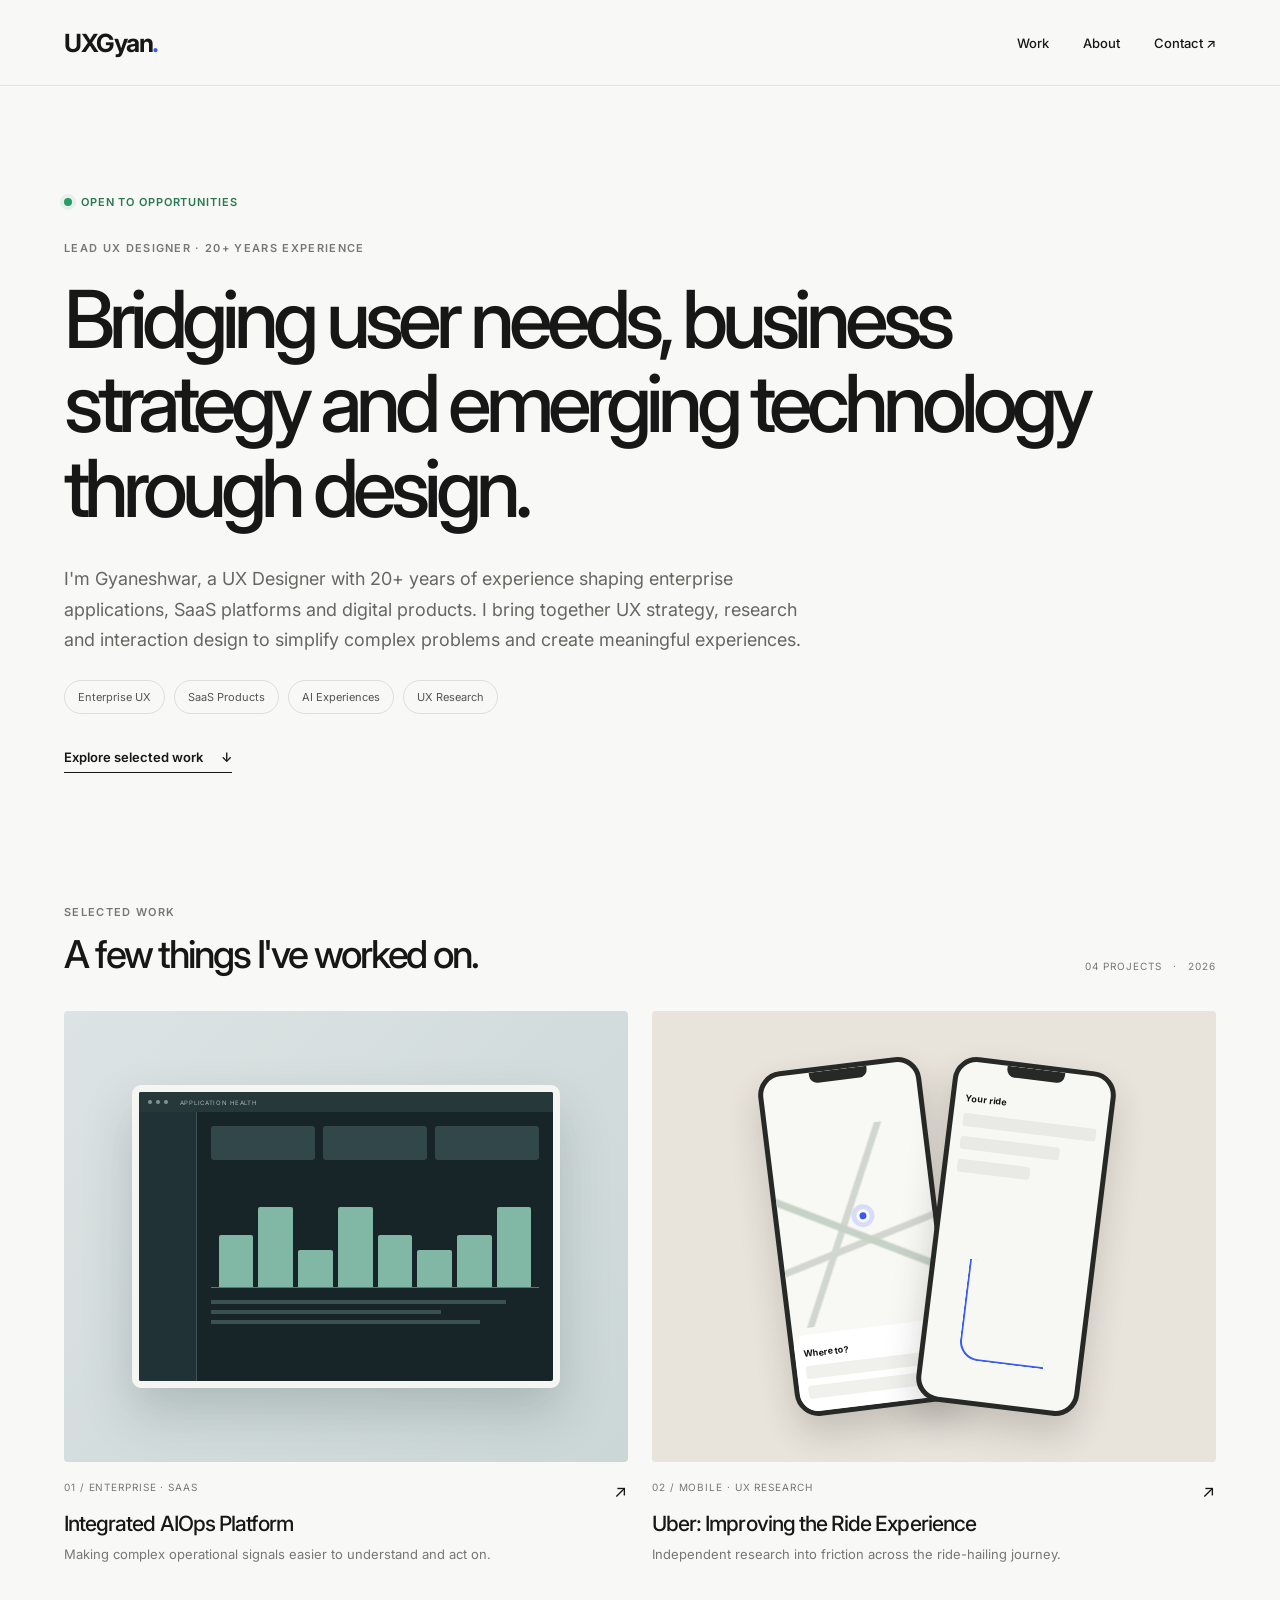
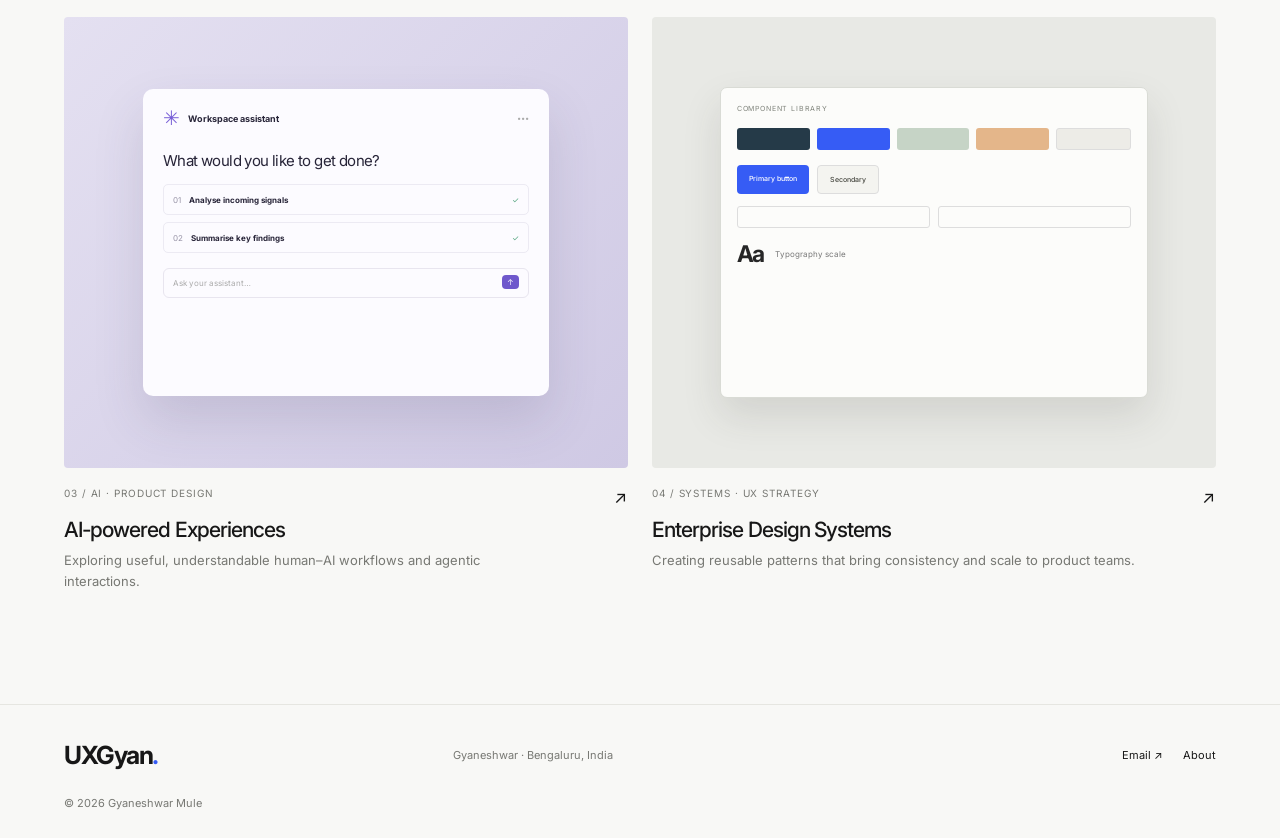
==== commit a253f1ca: "Add UXGyan minimal portfolio homepage v1" ====
--- a/index.html
+++ b/index.html
@@ -1,579 +1,39 @@
-<!DOCTYPE html>
+<!doctype html>
 <html lang="en">
 <head>
-<meta charset="UTF-8">
-<meta name="viewport" content="width=device-width, initial-scale=1.0">
-<title>Gyaneshwar Mule | UX Gyan — Senior UX Designer, UX Strategy &amp; Research</title>
-<meta name="description" content="Gyaneshwar Mule (UX Gyan) — UX research, UX strategy, and enterprise product design. Twenty years shipping enterprise systems, now building formal practice in research and strategy.">
-<meta name="author" content="Gyaneshwar Mule">
-<meta name="robots" content="index, follow">
-<meta name="keywords" content="Gyaneshwar Mule, UX Gyan, UX designer, UX strategist, UX researcher, enterprise UX design, product design, AI UX design, senior UX designer Bengaluru">
-<link rel="canonical" href="https://www.uxgyan.com/">
-
-<!-- Open Graph -->
-<meta property="og:type" content="website">
-<meta property="og:site_name" content="UX Gyan">
-<meta property="og:title" content="Gyaneshwar Mule | UX Gyan — Senior UX Designer, UX Strategy &amp; Research">
-<meta property="og:description" content="Research-led UX strategy for AI-driven, enterprise product design. Twenty years shipping enterprise systems.">
-<meta property="og:url" content="https://www.uxgyan.com/">
-<meta property="og:image" content="https://www.uxgyan.com/assets/seo/og-default.png">
-<meta property="og:image:width" content="1200">
-<meta property="og:image:height" content="630">
-<meta property="og:locale" content="en_IN">
-
-<!-- Twitter -->
-<meta name="twitter:card" content="summary_large_image">
-<meta name="twitter:title" content="Gyaneshwar Mule | UX Gyan — Senior UX Designer, UX Strategy &amp; Research">
-<meta name="twitter:description" content="Research-led UX strategy for AI-driven, enterprise product design. Twenty years shipping enterprise systems.">
-<meta name="twitter:image" content="https://www.uxgyan.com/assets/seo/og-default.png">
-
-<link rel="icon" href="/assets/seo/favicon.ico" sizes="any">
-<link rel="icon" type="image/png" sizes="32x32" href="/assets/seo/favicon-32.png">
-<link rel="icon" type="image/png" sizes="192x192" href="/assets/seo/favicon-192.png">
-<link rel="apple-touch-icon" href="/assets/seo/apple-touch-icon.png">
-
-<link rel="preconnect" href="https://fonts.googleapis.com">
-<link rel="preconnect" href="https://fonts.gstatic.com" crossorigin>
-<link href="https://fonts.googleapis.com/css2?family=Fraunces:ital,opsz,wght@0,9..144,300..600;1,9..144,300..600&family=Instrument+Sans:wght@400;500&family=JetBrains+Mono:wght@400;500&display=swap" rel="stylesheet">
-<link rel="stylesheet" href="styles.css">
-
-<script type="application/ld+json">
-{
-  "@context": "https://schema.org",
-  "@type": "Person",
-  "name": "Gyaneshwar Mule",
-  "alternateName": "UX Gyan",
-  "url": "https://www.uxgyan.com/",
-  "image": "https://www.uxgyan.com/assets/seo/og-default.png",
-  "jobTitle": "Senior UX Designer",
-  "description": "Senior UX Designer with 20+ years of experience in UX research, UX strategy, and enterprise product design.",
-  "address": {
-    "@type": "PostalAddress",
-    "addressLocality": "Bengaluru",
-    "addressCountry": "IN"
-  },
-  "knowsAbout": ["UX Research", "UX Strategy", "Enterprise Product Design", "AI-driven Design", "Human-AI Interaction"],
-  "sameAs": []
-}
-</script>
+  <meta charset="utf-8"><meta name="viewport" content="width=device-width,initial-scale=1">
+  <meta name="theme-color" content="#f8f8f6">
+  <title>Gyaneshwar Mule — Lead UX Designer | UXGyan</title>
+  <meta name="description" content="Gyaneshwar is a Lead UX Designer with 20+ years of experience connecting user needs, business strategy and emerging technology through design.">
+  <meta name="author" content="Gyaneshwar Mule">
+  <meta property="og:type" content="website"><meta property="og:title" content="Gyaneshwar Mule — Lead UX Designer">
+  <meta property="og:description" content="Bridging user needs, business strategy and emerging technology through design.">
+  <meta property="og:url" content="https://www.uxgyan.com/">
+  <link rel="preconnect" href="https://fonts.googleapis.com"><link rel="preconnect" href="https://fonts.gstatic.com" crossorigin>
+  <link href="https://fonts.googleapis.com/css2?family=Inter:wght@400;500;600;700&display=swap" rel="stylesheet">
+  <link rel="stylesheet" href="styles.css">
 </head>
 <body>
-
-<nav class="site-nav">
-  <div class="wrap">
-    <a href="#" class="monogram">GM<span class="dot">.</span></a>
-    <ul class="nav-links">
-      <li><a href="#work">Work</a></li>
-      <li><a href="#thinking">Thinking</a></li>
-      <li><a href="#about">About</a></li>
-      <li><a href="#contact">Contact</a></li>
-      <li><a class="pill" href="resume/GyaneshwarMule_resume.pdf" target="_blank" rel="noopener">Résumé ↓</a></li>
-    </ul>
-    <button class="nav-toggle" aria-label="Open menu">
-      <span class="label">Menu</span>
-    </button>
-  </div>
-</nav>
-
-<div class="mobile-sheet" aria-hidden="true">
-  <div class="mobile-sheet-top">
-    <span class="monogram">GM<span class="dot">.</span></span>
-    <button class="close-btn">Close</button>
-  </div>
-  <a href="#work">Work</a>
-  <a href="#thinking">Thinking</a>
-  <a href="#about">About</a>
-  <a href="#contact">Contact</a>
-  <a href="resume/GyaneshwarMule_resume.pdf" target="_blank" rel="noopener">Résumé ↓</a>
-</div>
-
-<!-- 01 — HERO -->
-<header class="hero">
-  <div class="hero-bg" aria-hidden="true">
-    <img src="assets/hero-photo.jpg" alt="">
-    <div class="hero-bg-scrim"></div>
-  </div>
-  <div class="wrap hero-body">
-    <div class="hero-copy">
-      <span class="eyebrow">01 — UX Research · UX Strategy · Product Design</span>
-      <h1 class="hero-headline">Research-led UX strategy<br>for AI-driven,<br>enterprise product design.</h1>
-      <div class="hero-rule"></div>
-      <div class="hero-meta">
-        <div class="name">Gyaneshwar Mule</div>
-        <div class="role">Senior UX Designer · Kyndryl</div>
-        <div class="tagline">Twenty years designing enterprise products in IT operations &amp; DevOps — now building formal practice in UX research and strategy, grounded in evidence rather than instinct.</div>
-      </div>
-    </div>
-  </div>
-  <div class="marquee">
-    <div class="wrap">
-      <div class="marquee-track">
-        <span>UX Research</span><span>·</span>
-        <span>UX Strategy</span><span>·</span>
-        <span>Product Design</span><span>·</span>
-        <span>Agentic UX</span><span>·</span>
-        <span>Human-AI Interaction</span><span>·</span>
-        <span>Enterprise IT Operations</span><span>·</span>
-        <span>UX Research</span><span>·</span>
-        <span>UX Strategy</span><span>·</span>
-        <span>Product Design</span><span>·</span>
-        <span>Agentic UX</span><span>·</span>
-        <span>Human-AI Interaction</span><span>·</span>
-        <span>Enterprise IT Operations</span><span>·</span>
-      </div>
-    </div>
-  </div>
-</header>
-
-<!-- IMPACT STRIP -->
-<section class="section-pad" style="padding-top: 0; padding-bottom: 64px;">
-  <div class="wrap reveal">
-    <div class="metric-strip">
-      <div class="metric-block">
-        <div class="metric-number">80K+</div>
-        <div class="metric-label">enterprise users across platforms designed</div>
-      </div>
-      <div class="metric-block">
-        <div class="metric-number">6</div>
-        <div class="metric-label">enterprise platforms shipped in DevOps &amp; AI-driven operations</div>
-      </div>
-      <div class="metric-block">
-        <div class="metric-number">20</div>
-        <div class="metric-label">years in enterprise digital product design</div>
-      </div>
-    </div>
+<header class="site-header"><a class="brand" href="./" aria-label="UXGyan home">UXGyan<span>.</span></a><button class="menu-toggle" aria-expanded="false" aria-controls="primary-nav">Menu</button><nav id="primary-nav" class="nav"><a href="#work">Work</a><a href="about.html">About</a><a href="mailto:gyanart@gmail.com">Contact ↗</a></nav></header>
+<main>
+<section class="hero" aria-labelledby="hero-title">
+  <div class="availability"><span class="availability-dot"></span> OPEN TO OPPORTUNITIES</div>
+  <p class="eyebrow">LEAD UX DESIGNER · 20+ YEARS EXPERIENCE</p>
+  <h1 id="hero-title">Bridging user needs, business strategy and emerging technology through design.</h1>
+  <p class="intro">I'm Gyaneshwar, a UX Designer with 20+ years of experience shaping enterprise applications, SaaS platforms and digital products. I bring together UX strategy, research and interaction design to simplify complex problems and create meaningful experiences.</p>
+  <div class="expertise" aria-label="Areas of expertise"><span>Enterprise UX</span><span>SaaS Products</span><span>AI Experiences</span><span>UX Research</span></div>
+  <a class="text-link" href="#work">Explore selected work <span aria-hidden="true">↓</span></a>
+</section>
+<section id="work" class="work-section" aria-labelledby="work-title">
+  <div class="section-heading"><div><p class="eyebrow">SELECTED WORK</p><h2 id="work-title">A few things I've worked on.</h2></div><p class="project-count">04 PROJECTS <span>·</span> 2026</p></div>
+  <div class="project-grid">
+    <a class="project-card" href="projects/aiops.html"><div class="project-art art-aiops" role="img" aria-label="Illustrative enterprise operations dashboard"><div class="mock-window"><div class="mock-top"><i></i><i></i><i></i><span>APPLICATION HEALTH</span></div><div class="mock-body"><div class="mock-side"></div><div class="mock-content"><div class="mock-kpis"><b></b><b></b><b></b></div><div class="mock-chart"><span></span><span></span><span></span><span></span><span></span><span></span><span></span><span></span></div><div class="mock-lines"><i></i><i></i><i></i></div></div></div></div></div><div class="card-meta"><span>01 / ENTERPRISE · SAAS</span><span class="card-arrow">↗</span></div><h3>Integrated AIOps Platform</h3><p>Making complex operational signals easier to understand and act on.</p></a>
+    <a class="project-card" href="projects/uber.html"><div class="project-art art-uber" role="img" aria-label="Illustrative ride-hailing mobile experience"><div class="phone phone-one"><div class="phone-notch"></div><div class="map-lines"></div><div class="map-pin"></div><div class="phone-sheet"><b>Where to?</b><i></i><i></i></div></div><div class="phone phone-two"><div class="phone-notch"></div><div class="ride-card"><b>Your ride</b><span></span><span></span><span></span></div><div class="ride-route"></div></div></div><div class="card-meta"><span>02 / MOBILE · UX RESEARCH</span><span class="card-arrow">↗</span></div><h3>Uber: Improving the Ride Experience</h3><p>Independent research into friction across the ride-hailing journey.</p></a>
+    <a class="project-card" href="projects/ai-experiences.html"><div class="project-art art-ai" role="img" aria-label="Illustrative AI assistant and workflow interface"><div class="ai-panel"><div class="ai-panel-head"><span class="spark">✳</span><b>Workspace assistant</b><small>•••</small></div><div class="ai-message">What would you like to get done?</div><div class="ai-task"><span>01</span><b>Analyse incoming signals</b><i>✓</i></div><div class="ai-task"><span>02</span><b>Summarise key findings</b><i>✓</i></div><div class="ai-input">Ask your assistant… <span>↑</span></div></div></div><div class="card-meta"><span>03 / AI · PRODUCT DESIGN</span><span class="card-arrow">↗</span></div><h3>AI-powered Experiences</h3><p>Exploring useful, understandable human–AI workflows and agentic interactions.</p></a>
+    <a class="project-card" href="projects/design-systems.html"><div class="project-art art-system" role="img" aria-label="Illustrative design system component library"><div class="system-board"><div class="system-label">COMPONENT LIBRARY</div><div class="system-colors"><i></i><i></i><i></i><i></i><i></i></div><div class="system-buttons"><b>Primary button</b><b>Secondary</b></div><div class="system-fields"><i></i><i></i></div><div class="system-type"><strong>Aa</strong><span>Typography scale</span></div></div></div><div class="card-meta"><span>04 / SYSTEMS · UX STRATEGY</span><span class="card-arrow">↗</span></div><h3>Enterprise Design Systems</h3><p>Creating reusable patterns that bring consistency and scale to product teams.</p></a>
   </div>
 </section>
-
-<!-- 02 — THE SHIFT -->
-<section class="section-pad">
-  <div class="wrap grid shift-grid reveal">
-    <div style="grid-column: span 5;">
-      <span class="section-number">02 — Approach</span>
-      <p class="shift-copy">I started drawing before I designed, and shipping before I strategized. I'm now building formal practice in UX research — because the strongest strategy and the strongest interface both start with evidence, not instinct.</p>
-    </div>
-    <div style="grid-column: span 6; grid-column-start: 7;">
-      <div class="shift-list">
-        <div class="shift-row"><span class="from">Pixel-perfect screens</span><span class="arrow">→</span><span class="to">Decisions people can trust</span></div>
-        <div class="shift-row"><span class="from">Assumptions</span><span class="arrow">→</span><span class="to">Research-backed decisions</span></div>
-        <div class="shift-row"><span class="from">Manual prototyping</span><span class="arrow">→</span><span class="to">AI-augmented prototyping</span></div>
-        <div class="shift-row"><span class="from">Interface design</span><span class="arrow">→</span><span class="to">UX strategy &amp; agentic experience design</span></div>
-        <div class="shift-row"><span class="from">Reactive tickets</span><span class="arrow">→</span><span class="to">Proactive, explainable systems</span></div>
-        <div class="shift-row"><span class="from">Doing the work</span><span class="arrow">→</span><span class="to">Owning the business outcome</span></div>
-      </div>
-    </div>
-  </div>
-</section>
-
-<!-- 03 — THE ARC -->
-<section id="about" class="section-pad">
-  <div class="wrap reveal">
-    <span class="section-number">03 — Career</span>
-    <h2 class="section-head">A career, not a CV. 2014 → 2026.</h2>
-
-    <div class="timeline">
-      <div class="timeline-line"></div>
-      <div class="timeline-stops">
-        <div class="timeline-stop">
-          <div class="timeline-role">Design Track</div>
-          <div class="timeline-dot"></div>
-          <div class="timeline-year">2014 — 2017</div>
-          <div class="timeline-company">TCS · PwC UK<span class="title">UI/UX Designer</span></div>
-        </div>
-        <div class="timeline-stop">
-          <div class="timeline-role">Design Track</div>
-          <div class="timeline-dot"></div>
-          <div class="timeline-year">2018 — 2019</div>
-          <div class="timeline-company">TCS · Jaguar Land Rover UK<span class="title">UX Designer</span></div>
-        </div>
-        <div class="timeline-stop">
-          <div class="timeline-role">Design Track</div>
-          <div class="timeline-dot"></div>
-          <div class="timeline-year">2020 — 2021</div>
-          <div class="timeline-company">TCS · ING Bank Europe<span class="title">UX/UI Design Lead</span></div>
-        </div>
-        <div class="timeline-stop">
-          <div class="timeline-role">Design Track</div>
-          <div class="timeline-dot"></div>
-          <div class="timeline-year">2021 — Present</div>
-          <div class="timeline-company">Kyndryl India<span class="title">Lead UX Designer</span></div>
-        </div>
-      </div>
-    </div>
-
-    <p class="arc-line">20 years designing. 10 leading enterprise UX.</p>
-    <p class="fog" style="max-width: 60ch;"><strong style="color: var(--ink); font-weight: 500;">Primary domain:</strong> enterprise IT operations, DevOps, and AI-driven platforms — with earlier depth in banking (ING) and automotive (Jaguar Land Rover) UX.</p>
-    <p class="fog" style="max-width: 60ch; margin-top: 12px;">Currently building formal practice in UX research — with strategy and agentic experience (AX) design as the next steps — grounding decisions in evidence rather than instinct, and framing them around measurable business outcomes.</p>
-    <p class="fog" style="max-width: 60ch; margin-top: 12px;">Outside the enterprise dashboards, I draw — visual storytelling, not fine art, but always in service of a story. It's the same instinct that shows up in the day job: reduce, sequence, communicate.</p>
-  </div>
-</section>
-
-<!-- 04 — THINKING -->
-<section id="thinking" class="section-pad">
-  <div class="wrap reveal">
-    <span class="section-number">04 — Thinking</span>
-    <h2 class="section-head">Notes from the practice.</h2>
-    <p class="thinking-pov">Writing that started as work notes. Some of it is turning out to be worth keeping.</p>
-
-    <a class="article-row" href="#" aria-disabled="true">
-      <span class="article-num">—</span>
-      <span class="article-title">More writing coming soon</span>
-      <span class="article-tag">Practice</span>
-    </a>
-
-    <a class="more-writing" href="#" target="_blank" rel="noopener">More writing on LinkedIn ↗</a>
-  </div>
-</section>
-
-<!-- 05 — HOW I WORK -->
-<section class="section-pad">
-  <div class="wrap reveal">
-    <span class="section-number">05 — How I work</span>
-    <h2 class="cap-head">Research-led. Strategic. Still ships.</h2>
-    <div class="grid cap-grid">
-      <div class="cap-block">
-        <div class="cap-text">
-          <span class="cap-num">01</span>
-          <h3 class="cap-title">Starts with research.</h3>
-          <p class="cap-proof">Treats research as the foundation, not a formality — stakeholder interviews and workflow analysis before drawing a single screen, the approach behind Intelligent DSRR, an AI-driven release-readiness system built to replace guesswork with evidence.</p>
-        </div>
-        <div class="cap-image">
-          <img src="assets/work/how-i-work/01-research-workshop.jpg" alt="Walking a colleague through a release-intelligence workshop whiteboard, framing the problem before any screen existed">
-        </div>
-      </div>
-      <div class="cap-block">
-        <div class="cap-text">
-          <span class="cap-num">02</span>
-          <h3 class="cap-title">Connects design to strategy.</h3>
-          <p class="cap-proof">Building formal fluency in framing UX decisions around measurable business outcomes — the step from executing design to shaping product direction, not just the screens that follow from it.</p>
-        </div>
-        <div class="cap-image">
-          <img src="assets/work/how-i-work/02-strategy-pyramid.png" alt="UX strategy pyramid: vision, goals and plan underpinning solutions, features, tasks and support">
-        </div>
-      </div>
-      <div class="cap-block">
-        <div class="cap-text">
-          <span class="cap-num">03</span>
-          <h3 class="cap-title">Designs for trust.</h3>
-          <p class="cap-proof">Treats explainability as a design requirement, not an afterthought — the real problem behind Intelligent DSRR was never the layout, it was earning trust in an AI-generated readiness score.</p>
-        </div>
-        <div class="cap-image">
-          <img src="assets/work/how-i-work/03-reflect-reframe.png" alt="Reflect and reframe question map exploring what makes users trust AI-driven release recommendations">
-        </div>
-      </div>
-      <div class="cap-block">
-        <div class="cap-text">
-          <span class="cap-num">04</span>
-          <h3 class="cap-title">Sketches to think.</h3>
-          <p class="cap-proof">Wireframes and user flows before pixels — the process behind reworking a business-service insights experience that was previously unreadable to the people who needed it most.</p>
-        </div>
-        <div class="cap-image">
-          <img src="assets/work/how-i-work/04-vulnerability-flow.png" alt="Hand-mapped process flow working out a vulnerability sign-off decision before it became a screen">
-        </div>
-      </div>
-      <div class="cap-block">
-        <div class="cap-text">
-          <span class="cap-num">05</span>
-          <h3 class="cap-title">Ships to learn.</h3>
-          <p class="cap-proof">Prototypes and shipped experiences on a cloud collaboration platform used by 80,000+ enterprise users, increasingly built with AI-augmented workflows to speed up iteration.</p>
-        </div>
-        <div class="cap-image">
-          <img src="assets/work/how-i-work/05-screens-progression.png" alt="A shipped readiness-review flow shown across its full sequence of screens, states and decision points" style="object-position: top;">
-        </div>
-      </div>
-      <div class="cap-block">
-        <div class="cap-text">
-          <span class="cap-num">06</span>
-          <h3 class="cap-title">Makes the team better.</h3>
-          <p class="cap-proof">Mentors junior designers and contributes to UX quality, consistency, and design direction across cross-functional teams.</p>
-        </div>
-        <div class="cap-image" aria-hidden="true">
-          <svg viewBox="0 0 400 300" xmlns="http://www.w3.org/2000/svg" role="img" aria-label="Abstract diagram of a mentor figure connected to several team members">
-            <rect x="0" y="0" width="400" height="300" fill="var(--stone)"/>
-            <circle cx="150" cy="110" r="26" fill="var(--sage)" fill-opacity="0.14" stroke="var(--sage)" stroke-width="2.4"/>
-            <path d="M110,190 C110,155 126,140 150,140 C174,140 190,155 190,190" fill="none" stroke="var(--sage)" stroke-width="2.4" stroke-linecap="round"/>
-            <circle cx="250" cy="90" r="16" fill="none" stroke="var(--fog)" stroke-opacity="0.55" stroke-width="2"/>
-            <path d="M228,140 C228,118 238,108 250,108 C262,108 272,118 272,140" fill="none" stroke="var(--fog)" stroke-opacity="0.55" stroke-width="2" stroke-linecap="round"/>
-            <circle cx="290" cy="150" r="14" fill="none" stroke="var(--fog)" stroke-opacity="0.4" stroke-width="2"/>
-            <path d="M270,196 C270,176 278,168 290,168 C302,168 310,176 310,196" fill="none" stroke="var(--fog)" stroke-opacity="0.4" stroke-width="2" stroke-linecap="round"/>
-            <path d="M182,118 C205,108 225,100 240,96" stroke="var(--fog)" stroke-opacity="0.35" stroke-width="1.5" stroke-dasharray="2 5"/>
-            <path d="M188,155 C220,158 255,155 280,150" stroke="var(--fog)" stroke-opacity="0.35" stroke-width="1.5" stroke-dasharray="2 5"/>
-          </svg>
-        </div>
-      </div>
-    </div>
-  </div>
-</section>
-
-<!-- 06 — TOOLKIT -->
-<section class="section-pad">
-  <div class="wrap reveal">
-    <p class="toolkit-head">Toolkit · a practice by phase, from research to delivery</p>
-    <div class="toolkit-row">
-      <div class="toolkit-phase">Research &amp; synthesis</div>
-      <div class="toolkit-tools">Design Thinking · User Research · Usability Testing · Heuristic Evaluation</div>
-    </div>
-    <div class="toolkit-row">
-      <div class="toolkit-phase">Ideation &amp; sketching</div>
-      <div class="toolkit-tools">User Flows · Information Architecture · Pen &amp; paper</div>
-    </div>
-    <div class="toolkit-row">
-      <div class="toolkit-phase">Prototyping &amp; build</div>
-      <div class="toolkit-tools">Figma · Axure RP · Adobe XD · InVision · HTML5 · CSS3</div>
-    </div>
-    <div class="toolkit-row">
-      <div class="toolkit-phase">Testing &amp; iteration</div>
-      <div class="toolkit-tools">Usability Testing · Heuristic Evaluation · Stakeholder Reviews</div>
-    </div>
-    <div class="toolkit-row">
-      <div class="toolkit-phase">AI-assisted design &amp; delivery</div>
-      <div class="toolkit-tools">GitHub Copilot · AI-assisted prototyping · Agentic experience (AX) design frameworks</div>
-    </div>
-  </div>
-</section>
-
-<!-- 07 — SELECTED WORK -->
-<section id="work" class="section-pad">
-  <div class="wrap reveal">
-    <div class="work-head-row">
-      <div>
-        <span class="section-number">07 — Selected work</span>
-        <p class="fog" style="margin-bottom: 8px; font-size: 14px;">Enterprise IT Operations · DevOps · AI-Driven Platforms</p>
-        <h2>Shipped. Not shelved.</h2>
-        <p class="fog" style="margin-top: 10px; max-width: 60ch; font-size: 15px;">Every project below starts the same way — research and problem framing before a single screen.</p>
-      </div>
-    </div>
-
-    <div class="work-grid">
-
-      <a class="work-card" href="work/dsrr-candidacy-dashboard.html">
-        <div class="work-thumb"><svg viewBox="0 0 400 250" xmlns="http://www.w3.org/2000/svg" role="img" aria-label="Abstract diagram of four approval gates converging into a release decision">
-<rect x="0" y="0" width="400" height="250" fill="var(--stone)"/>
-<rect x="14" y="14" width="372" height="222" rx="6" fill="none" stroke="var(--fog)" stroke-opacity="0.18"/>
-<circle cx="46" cy="125" r="7" fill="var(--sage)"/>
-<g stroke="var(--fog)" stroke-opacity="0.35" stroke-width="1">
-<line x1="53" y1="125" x2="118" y2="52"/>
-<line x1="53" y1="125" x2="118" y2="100"/>
-<line x1="53" y1="125" x2="118" y2="150"/>
-<line x1="53" y1="125" x2="118" y2="198"/>
-</g>
-<g fill="var(--ink)" fill-opacity="0.04" stroke="var(--fog)" stroke-opacity="0.4">
-<rect x="118" y="40" width="60" height="24" rx="4"/>
-<rect x="118" y="88" width="60" height="24" rx="4"/>
-<rect x="118" y="138" width="60" height="24" rx="4"/>
-<rect x="118" y="186" width="60" height="24" rx="4"/>
-</g>
-<g stroke="var(--fog)" stroke-opacity="0.35" stroke-width="1">
-<line x1="178" y1="52" x2="252" y2="125"/>
-<line x1="178" y1="100" x2="252" y2="125"/>
-<line x1="178" y1="150" x2="252" y2="125"/>
-<line x1="178" y1="198" x2="252" y2="125"/>
-</g>
-<polygon points="252,97 280,125 252,153 224,125" fill="var(--sage)" fill-opacity="0.14" stroke="var(--sage)" stroke-width="1.5"/>
-<line x1="280" y1="125" x2="316" y2="125" stroke="var(--sage)" stroke-width="1.5"/>
-<circle cx="336" cy="125" r="18" fill="var(--stone)" stroke="var(--sage)" stroke-width="1.5"/>
-<path d="M327,125 l6,7 l13,-16" fill="none" stroke="var(--sage)" stroke-width="2" stroke-linecap="round" stroke-linejoin="round"/>
-<text x="26" y="222" font-family="monospace" font-size="10" letter-spacing="0.5" fill="var(--fog)" fill-opacity="0.65">GATES → SIGN-OFF → DECISION</text>
-</svg></div>
-        <span class="work-index">01 · Featured</span>
-        <h3 class="work-title">Intelligent DSRR — AI-Driven Release Readiness</h3>
-        <p class="work-desc">An AI-driven, intelligent candidacy and release-readiness system for enterprise DevSecOps, designed so people could trust and act on its signals.</p>
-        <div class="work-role">Role: UX lead · research → workflow design → dashboard UX</div>
-        <div class="work-tags">Enterprise DevOps · Agentic / AI decision support</div>
-      </a>
-
-      <a class="work-card" href="work/integrated-aiops-dashboard.html">
-        <div class="work-thumb"><svg viewBox="0 0 400 250" xmlns="http://www.w3.org/2000/svg" role="img" aria-label="Abstract diagram of health signals radiating from a central pulse, with one anomaly highlighted">
-<rect x="0" y="0" width="400" height="250" fill="var(--stone)"/>
-<rect x="14" y="14" width="372" height="222" rx="6" fill="none" stroke="var(--fog)" stroke-opacity="0.18"/>
-<circle cx="200" cy="128" r="34" fill="none" stroke="var(--fog)" stroke-opacity="0.3"/>
-<circle cx="200" cy="128" r="62" fill="none" stroke="var(--fog)" stroke-opacity="0.2" stroke-dasharray="3 5"/>
-<circle cx="200" cy="128" r="90" fill="none" stroke="var(--fog)" stroke-opacity="0.12" stroke-dasharray="2 6"/>
-<circle cx="200" cy="128" r="6" fill="var(--sage)"/>
-<circle cx="255" cy="90" r="4" fill="var(--fog)" fill-opacity="0.6"/>
-<circle cx="140" cy="172" r="4" fill="var(--fog)" fill-opacity="0.6"/>
-<circle cx="150" cy="75" r="4" fill="var(--fog)" fill-opacity="0.5"/>
-<circle cx="270" cy="165" r="4" fill="var(--fog)" fill-opacity="0.5"/>
-<line x1="200" y1="128" x2="276" y2="182" stroke="var(--clay)" stroke-opacity="0.7" stroke-dasharray="3 3"/>
-<circle cx="284" cy="188" r="9" fill="var(--clay)" fill-opacity="0.18" stroke="var(--clay)" stroke-width="1.5"/>
-<circle cx="284" cy="188" r="3" fill="var(--clay)"/>
-<text x="26" y="222" font-family="monospace" font-size="10" letter-spacing="0.5" fill="var(--fog)" fill-opacity="0.65">SIGNALS → HEALTH INDICATORS</text>
-</svg></div>
-        <span class="work-index">02</span>
-        <h3 class="work-title">Integrated AIOps (F1 Dashboard)</h3>
-        <p class="work-desc">Integrated operational experience surfacing complex application and service signals.</p>
-        <div class="work-role">Role: UX design · IA and workflow design</div>
-        <div class="work-tags">Cloud operations · Dashboard design</div>
-      </a>
-
-      <a class="work-card" href="work/business-service-insights.html">
-        <div class="work-thumb"><svg viewBox="0 0 400 250" xmlns="http://www.w3.org/2000/svg" role="img" aria-label="Abstract diagram of workloads grouped and sequenced into numbered recovery orders">
-<rect x="0" y="0" width="400" height="250" fill="var(--stone)"/>
-<rect x="14" y="14" width="372" height="222" rx="6" fill="none" stroke="var(--fog)" stroke-opacity="0.18"/>
-<rect x="40" y="76" width="150" height="76" rx="8" fill="none" stroke="var(--sage)" stroke-opacity="0.6" stroke-dasharray="4 4"/>
-<circle cx="75" cy="114" r="15" fill="var(--ink)" fill-opacity="0.05" stroke="var(--sage)" stroke-width="1.3"/>
-<text x="75" y="118" text-anchor="middle" font-family="monospace" font-size="11" fill="var(--sage)">1</text>
-<circle cx="120" cy="114" r="15" fill="var(--ink)" fill-opacity="0.05" stroke="var(--sage)" stroke-width="1.3"/>
-<text x="120" y="118" text-anchor="middle" font-family="monospace" font-size="11" fill="var(--sage)">2</text>
-<circle cx="165" cy="114" r="15" fill="var(--ink)" fill-opacity="0.05" stroke="var(--sage)" stroke-width="1.3"/>
-<text x="165" y="118" text-anchor="middle" font-family="monospace" font-size="11" fill="var(--sage)">3</text>
-<line x1="90" y1="114" x2="105" y2="114" stroke="var(--sage)" stroke-opacity="0.6"/>
-<line x1="135" y1="114" x2="150" y2="114" stroke="var(--sage)" stroke-opacity="0.6"/>
-<line x1="196" y1="114" x2="222" y2="114" stroke="var(--fog)" stroke-opacity="0.4"/>
-<rect x="228" y="76" width="132" height="76" rx="8" fill="none" stroke="var(--fog)" stroke-opacity="0.4" stroke-dasharray="4 4"/>
-<circle cx="258" cy="114" r="15" fill="var(--ink)" fill-opacity="0.04" stroke="var(--fog)" stroke-opacity="0.5" stroke-width="1.3"/>
-<text x="258" y="118" text-anchor="middle" font-family="monospace" font-size="11" fill="var(--fog)">1</text>
-<circle cx="303" cy="114" r="15" fill="var(--ink)" fill-opacity="0.04" stroke="var(--fog)" stroke-opacity="0.5" stroke-width="1.3"/>
-<text x="303" y="118" text-anchor="middle" font-family="monospace" font-size="11" fill="var(--fog)">2</text>
-<line x1="273" y1="114" x2="288" y2="114" stroke="var(--fog)" stroke-opacity="0.5"/>
-<text x="40" y="172" font-family="monospace" font-size="9" fill="var(--fog)" fill-opacity="0.6">RECOVERY ORDER A</text>
-<text x="228" y="172" font-family="monospace" font-size="9" fill="var(--fog)" fill-opacity="0.6">RECOVERY ORDER B</text>
-<text x="26" y="222" font-family="monospace" font-size="10" letter-spacing="0.5" fill="var(--fog)" fill-opacity="0.65">WORKLOADS → RECOVERY ORDER</text>
-</svg></div>
-        <span class="work-index">03</span>
-        <h3 class="work-title">Business Service Insights</h3>
-        <p class="work-desc">A recovery order concept for enterprise workloads — sequencing dependency-aware recovery instead of bringing everything back online at once.</p>
-        <div class="work-role">Role: UX design</div>
-        <div class="work-tags">Enterprise SaaS · Data visualization</div>
-      </a>
-
-      <a class="work-card" href="work/consolidated-notification-services.html">
-        <div class="work-thumb"><svg viewBox="0 0 400 250" xmlns="http://www.w3.org/2000/svg" role="img" aria-label="Abstract diagram of several signal streams converging into one consolidated feed">
-<rect x="0" y="0" width="400" height="250" fill="var(--stone)"/>
-<rect x="14" y="14" width="372" height="222" rx="6" fill="none" stroke="var(--fog)" stroke-opacity="0.18"/>
-<g fill="none" stroke="var(--fog)" stroke-opacity="0.35" stroke-width="1.2">
-<path d="M40,64 C140,64 180,110 250,124"/>
-<path d="M40,102 C140,102 190,116 250,124"/>
-<path d="M40,152 C140,152 190,132 250,124"/>
-<path d="M40,190 C140,190 180,138 250,124"/>
-</g>
-<path d="M40,127 C140,127 190,124 250,124" fill="none" stroke="var(--sage)" stroke-opacity="0.85" stroke-width="1.4"/>
-<circle cx="40" cy="64" r="4" fill="var(--fog)" fill-opacity="0.5"/>
-<circle cx="40" cy="102" r="4" fill="var(--fog)" fill-opacity="0.5"/>
-<circle cx="40" cy="127" r="4" fill="var(--sage)"/>
-<circle cx="40" cy="152" r="4" fill="var(--fog)" fill-opacity="0.5"/>
-<circle cx="40" cy="190" r="4" fill="var(--fog)" fill-opacity="0.5"/>
-<circle cx="266" cy="124" r="20" fill="var(--sage)" fill-opacity="0.14" stroke="var(--sage)" stroke-width="1.5"/>
-<circle cx="266" cy="124" r="5" fill="var(--sage)"/>
-<circle cx="278" cy="112" r="7" fill="var(--sage)"/>
-<text x="278" y="115" text-anchor="middle" font-family="monospace" font-size="8" fill="var(--stone)">1</text>
-<text x="26" y="222" font-family="monospace" font-size="10" letter-spacing="0.5" fill="var(--fog)" fill-opacity="0.65">SIGNALS → ONE FEED</text>
-</svg></div>
-        <span class="work-index">04</span>
-        <h3 class="work-title">Consolidated Notification Services</h3>
-        <p class="work-desc">Consolidating fragmented notification workflows into one coherent experience.</p>
-        <div class="work-role">Role: UX design</div>
-        <div class="work-tags">Enterprise platform · Workflow design</div>
-      </a>
-
-      <a class="work-card" href="work/catalog-bundles.html">
-        <div class="work-thumb"><svg viewBox="0 0 400 250" xmlns="http://www.w3.org/2000/svg" role="img" aria-label="Abstract diagram of scattered items grouping into a single enclosed bundle">
-<rect x="0" y="0" width="400" height="250" fill="var(--stone)"/>
-<rect x="14" y="14" width="372" height="222" rx="6" fill="none" stroke="var(--fog)" stroke-opacity="0.18"/>
-<g fill="none" stroke="var(--fog)" stroke-opacity="0.4">
-<rect x="40" y="52" width="20" height="20" rx="3"/>
-<rect x="86" y="80" width="20" height="20" rx="3"/>
-<rect x="50" y="120" width="20" height="20" rx="3"/>
-<rect x="100" y="150" width="20" height="20" rx="3"/>
-<rect x="44" y="180" width="20" height="20" rx="3"/>
-</g>
-<g stroke="var(--fog)" stroke-opacity="0.3" stroke-dasharray="2 3">
-<line x1="60" y1="62" x2="150" y2="105"/>
-<line x1="96" y1="90" x2="160" y2="115"/>
-<line x1="70" y1="130" x2="150" y2="125"/>
-<line x1="110" y1="160" x2="160" y2="140"/>
-<line x1="64" y1="190" x2="150" y2="150"/>
-</g>
-<rect x="190" y="70" width="150" height="100" rx="10" fill="var(--sage)" fill-opacity="0.1" stroke="var(--sage)" stroke-width="1.5" stroke-dasharray="5 4"/>
-<rect x="212" y="94" width="26" height="26" rx="3" fill="var(--sage)" fill-opacity="0.3" stroke="var(--sage)"/>
-<rect x="250" y="94" width="26" height="26" rx="3" fill="var(--sage)" fill-opacity="0.3" stroke="var(--sage)"/>
-<rect x="288" y="94" width="26" height="26" rx="3" fill="var(--sage)" fill-opacity="0.3" stroke="var(--sage)"/>
-<rect x="230" y="134" width="26" height="26" rx="3" fill="var(--sage)" fill-opacity="0.3" stroke="var(--sage)"/>
-<rect x="268" y="134" width="26" height="26" rx="3" fill="var(--sage)" fill-opacity="0.3" stroke="var(--sage)"/>
-<text x="26" y="222" font-family="monospace" font-size="10" letter-spacing="0.5" fill="var(--fog)" fill-opacity="0.65">ITEMS → BUNDLE</text>
-</svg></div>
-        <span class="work-index">05</span>
-        <h3 class="work-title">Catalog Bundles</h3>
-        <p class="work-desc">Enterprise catalog bundle configuration and workflow design.</p>
-        <div class="work-role">Role: UX design</div>
-        <div class="work-tags">Enterprise commerce · Configuration UX</div>
-      </a>
-
-      <a class="work-card" href="work/actionable-insights.html">
-        <div class="work-thumb"><svg viewBox="0 0 400 250" xmlns="http://www.w3.org/2000/svg" role="img" aria-label="Abstract diagram of scattered data points with one highlighted inside a spotlight, pointing to an action">
-<rect x="0" y="0" width="400" height="250" fill="var(--stone)"/>
-<rect x="14" y="14" width="372" height="222" rx="6" fill="none" stroke="var(--fog)" stroke-opacity="0.18"/>
-<g fill="var(--fog)" fill-opacity="0.4">
-<circle cx="60" cy="70" r="3.5"/>
-<circle cx="100" cy="110" r="3.5"/>
-<circle cx="50" cy="150" r="3.5"/>
-<circle cx="130" cy="60" r="3.5"/>
-<circle cx="90" cy="180" r="3.5"/>
-<circle cx="150" cy="150" r="3.5"/>
-<circle cx="70" cy="200" r="3.5"/>
-<circle cx="160" cy="95" r="3.5"/>
-</g>
-<circle cx="112" cy="130" r="30" fill="none" stroke="var(--clay)" stroke-width="1.5"/>
-<circle cx="112" cy="130" r="7" fill="var(--clay)"/>
-<line x1="134" y1="152" x2="150" y2="168" stroke="var(--clay)" stroke-width="1.5"/>
-<line x1="164" y1="130" x2="230" y2="130" stroke="var(--clay)" stroke-opacity="0.6" stroke-dasharray="3 3"/>
-<rect x="238" y="110" width="110" height="40" rx="20" fill="var(--clay)" fill-opacity="0.14" stroke="var(--clay)" stroke-width="1.5"/>
-<path d="M258,130 l7,7 l14,-16" fill="none" stroke="var(--clay)" stroke-width="2" stroke-linecap="round" stroke-linejoin="round"/>
-<text x="26" y="222" font-family="monospace" font-size="10" letter-spacing="0.5" fill="var(--fog)" fill-opacity="0.65">DATA → INSIGHT → ACTION</text>
-</svg></div>
-        <span class="work-index">06</span>
-        <h3 class="work-title">Actionable Insights</h3>
-        <p class="work-desc">Turning dense operational data into insights people can act on.</p>
-        <div class="work-role">Role: UX design</div>
-        <div class="work-tags">Enterprise analytics · Data-to-action UX</div>
-      </a>
-
-    </div>
-  </div>
-</section>
-
-<!-- 08 — CONTACT -->
-<section id="contact" class="section-pad">
-  <div class="wrap reveal">
-    <span class="section-number">08 — Contact</span>
-    <h2 class="contact-head">Say hello. I'm reading.</h2>
-    <div class="contact-grid">
-      <div class="contact-info">
-        <div class="contact-lines">
-          <a href="mailto:gyanart@gmail.com">gyanart@gmail.com</a>
-          <span>Bengaluru, India</span>
-          <a href="#" target="_blank" rel="noopener">LinkedIn ↗</a>
-          <a href="#" target="_blank" rel="noopener">Behance ↗</a>
-        </div>
-      </div>
-      <form class="contact-form" id="contact-form" action="https://formspree.io/f/xqpaqjpr" method="POST">
-        <input type="text" name="_gotcha" class="form-hp" tabindex="-1" autocomplete="off" aria-hidden="true">
-        <input type="hidden" name="_subject" value="New message from your portfolio site">
-        <div class="form-field">
-          <label for="cf-name">Name</label>
-          <input type="text" id="cf-name" name="name" required autocomplete="name">
-        </div>
-        <div class="form-field">
-          <label for="cf-email">Email</label>
-          <input type="email" id="cf-email" name="email" required autocomplete="email">
-        </div>
-        <div class="form-field">
-          <label for="cf-message">Message</label>
-          <textarea id="cf-message" name="message" rows="5" required></textarea>
-        </div>
-        <button type="submit" class="form-submit">Send message →</button>
-        <p class="form-status" role="status" aria-live="polite"></p>
-      </form>
-    </div>
-  </div>
-</section>
-
-<footer class="site-footer">
-  <div class="wrap">
-    <span class="footer-copy">© 2026 Gyaneshwar Mule · Portfolio v1.0</span>
-  </div>
-</footer>
-
+</main>
+<footer class="site-footer"><a class="brand" href="./">UXGyan<span>.</span></a><p>Gyaneshwar · Bengaluru, India</p><div><a href="mailto:gyanart@gmail.com">Email ↗</a><a href="about.html">About</a></div><small>© <span id="year"></span> Gyaneshwar Mule</small></footer>
 <script src="script.js"></script>
-</body>
-</html>
+</body></html>
--- a/styles.css
+++ b/styles.css
@@ -1,976 +1,12 @@
-/* ============================================================
-   Gyaneshwar Mule — portfolio stylesheet
-   Design tokens per build brief §5
-   ============================================================ */
-
-:root {
-  --cream: #0E1420;
-  --ink: #E7ECF5;
-  --sage: #5B93D9;
-  --stone: #1C2530;
-  --fog: #8B96AC;
-  --clay: #E0985B;
-
-  --max-width: 1280px;
-  --margin: 64px;
-  --gutter: 24px;
-  --unit: 8px;
-
-  --font-display: "Fraunces", serif;
-  --font-body: "Instrument Sans", sans-serif;
-  --font-mono: "JetBrains Mono", monospace;
-}
-
-@media (max-width: 720px) {
-  :root { --margin: 24px; }
-}
-
-* { box-sizing: border-box; }
-
-html { scroll-behavior: smooth; }
-
-@media (prefers-reduced-motion: reduce) {
-  html { scroll-behavior: auto; }
-}
-
-body {
-  margin: 0;
-  background: var(--cream);
-  color: var(--ink);
-  font-family: var(--font-body);
-  font-weight: 400;
-  font-size: 17px;
-  line-height: 1.65;
-  -webkit-font-smoothing: antialiased;
-}
-
-a { color: inherit; }
-
-img { max-width: 100%; display: block; }
-
-.wrap {
-  max-width: var(--max-width);
-  margin: 0 auto;
-  padding-left: var(--margin);
-  padding-right: var(--margin);
-}
-
-.grid {
-  display: grid;
-  grid-template-columns: repeat(12, 1fr);
-  gap: var(--gutter);
-}
-
-section { position: relative; }
-
-/* ---------- Type ---------- */
-
-h1, h2, h3, .display {
-  font-family: var(--font-display);
-  font-weight: 400;
-  margin: 0;
-  color: var(--ink);
-}
-
-.hero-headline {
-  font-size: clamp(56px, 8vw, 104px);
-  line-height: 0.98;
-  letter-spacing: -0.02em;
-  font-optical-sizing: auto;
-  font-variation-settings: "opsz" 144;
-}
-
-.section-head {
-  font-size: clamp(32px, 4vw, 48px);
-  line-height: 1.05;
-  letter-spacing: -0.01em;
-  font-variation-settings: "opsz" 72;
-}
-
-em, .italic { font-style: italic; }
-
-.label {
-  font-family: var(--font-mono);
-  font-size: 11px;
-  letter-spacing: 0.08em;
-  text-transform: uppercase;
-  color: var(--fog);
-}
-
-.eyebrow {
-  font-family: var(--font-mono);
-  font-size: 11px;
-  letter-spacing: 0.08em;
-  color: var(--fog);
-}
-
-p { margin: 0 0 1em; }
-p:last-child { margin-bottom: 0; }
-
-.fog { color: var(--fog); }
-.sage-text { color: var(--sage); }
-
-/* ---------- Nav ---------- */
-
-.site-nav {
-  position: sticky;
-  top: 0;
-  z-index: 40;
-  background: rgba(14, 20, 32, 0.88);
-  backdrop-filter: blur(6px);
-  border-bottom: 1px solid transparent;
-  transition: border-color 200ms ease;
-}
-.site-nav.scrolled { border-bottom-color: var(--stone); }
-
-.site-nav .wrap {
-  display: flex;
-  align-items: center;
-  justify-content: space-between;
-  height: 72px;
-}
-
-.monogram {
-  font-family: var(--font-display);
-  font-style: italic;
-  font-size: 20px;
-  text-decoration: none;
-}
-.monogram .dot { color: var(--sage); }
-
-.nav-links {
-  display: flex;
-  align-items: center;
-  gap: 32px;
-  list-style: none;
-  margin: 0;
-  padding: 0;
-}
-
-.nav-links a {
-  font-size: 13px;
-  letter-spacing: 0.04em;
-  text-decoration: none;
-  position: relative;
-  padding-bottom: 2px;
-}
-
-.nav-links a:not(.pill)::after {
-  content: "";
-  position: absolute;
-  left: 0;
-  bottom: -2px;
-  width: 0;
-  height: 1px;
-  background: var(--sage);
-  transition: width 200ms ease;
-}
-.nav-links a:not(.pill):hover::after { width: 100%; }
-
-.pill {
-  border: 1px solid var(--ink);
-  border-radius: 999px;
-  padding: 8px 18px;
-  font-family: var(--font-mono);
-  font-size: 12px;
-  letter-spacing: 0.04em;
-  transition: background 200ms ease, color 200ms ease;
-}
-.pill:hover { background: var(--ink); color: var(--cream); }
-
-.nav-toggle { display: none; }
-
-@media (max-width: 720px) {
-  .nav-links:not(.pill-only) { display: none; }
-  .nav-toggle { display: block; }
-}
-
-/* ---------- Hero ---------- */
-
-.hero {
-  min-height: 100vh;
-  display: flex;
-  flex-direction: column;
-  justify-content: center;
-  padding-top: 72px;
-  padding-bottom: 48px;
-  position: relative;
-  overflow: hidden;
-}
-
-.hero-bg {
-  position: absolute;
-  inset: 0;
-  z-index: 0;
-  overflow: hidden;
-}
-.hero-bg img {
-  width: 100%;
-  height: 100%;
-  object-fit: cover;
-  object-position: 58% 22%;
-  opacity: 0;
-  filter: saturate(0.9);
-  animation: hero-bg-in 1400ms 200ms ease-out forwards;
-}
-@keyframes hero-bg-in {
-  from { opacity: 0; transform: scale(1.04); }
-  to { opacity: 0.6; transform: scale(1); }
-}
-@media (prefers-reduced-motion: reduce) {
-  .hero-bg img { animation: none; opacity: 0.6; transform: scale(1); }
-}
-.hero-bg-scrim {
-  position: absolute;
-  inset: 0;
-  background:
-    linear-gradient(100deg, rgba(14, 20, 32, 0.88) 0%, rgba(14, 20, 32, 0.8) 22%, rgba(14, 20, 32, 0.56) 42%, rgba(14, 20, 32, 0.26) 62%, rgba(14, 20, 32, 0.08) 82%, rgba(14, 20, 32, 0) 100%),
-    linear-gradient(to bottom, rgba(14, 20, 32, 0.1) 0%, transparent 30%, transparent 70%, var(--cream) 100%);
-}
-@media (max-width: 900px) {
-  .hero-bg img { object-position: 62% 18%; }
-  .hero-bg-scrim {
-    background:
-      linear-gradient(180deg, rgba(14, 20, 32, 0.9) 0%, rgba(14, 20, 32, 0.72) 30%, rgba(14, 20, 32, 0.45) 55%, rgba(14, 20, 32, 0.4) 72%, var(--cream) 100%);
-  }
-}
-
-.hero-body {
-  position: relative;
-  z-index: 1;
-}
-.hero-copy {
-  max-width: 680px;
-}
-
-.hero-rule {
-  width: 240px;
-  height: 1px;
-  background: var(--stone);
-  margin: 32px 0;
-  position: relative;
-  overflow: hidden;
-}
-.hero-rule::after {
-  content: "";
-  position: absolute;
-  inset: 0;
-  background: var(--sage);
-  transform: scaleX(0);
-  transform-origin: left;
-  animation: draw-rule 700ms 300ms ease-out forwards;
-}
-@media (prefers-reduced-motion: reduce) {
-  .hero-rule::after { animation: none; transform: scaleX(1); }
-}
-
-@keyframes draw-rule {
-  to { transform: scaleX(1); }
-}
-
-.hero-meta { font-size: 17px; line-height: 1.6; }
-.hero-meta .name { font-family: var(--font-display); font-size: 22px; }
-.hero-meta .role { color: var(--fog); margin-top: 2px; }
-.hero-meta .tagline { font-style: italic; margin-top: 10px; color: var(--ink); }
-
-.marquee {
-  margin-top: auto;
-  padding-top: 56px;
-  overflow: hidden;
-  border-top: 1px solid var(--stone);
-}
-.marquee-track {
-  display: flex;
-  gap: 40px;
-  white-space: nowrap;
-  animation: marquee 28s linear infinite;
-  width: max-content;
-}
-@media (prefers-reduced-motion: reduce) {
-  .marquee-track { animation: none; }
-}
-@keyframes marquee {
-  from { transform: translateX(0); }
-  to { transform: translateX(-50%); }
-}
-.marquee-track span {
-  font-family: var(--font-mono);
-  font-size: 12px;
-  letter-spacing: 0.06em;
-  color: var(--fog);
-}
-
-/* ---------- Reveal on scroll ---------- */
-
-.reveal {
-  opacity: 0;
-  transform: translateY(20px);
-  transition: opacity 400ms ease-out, transform 400ms ease-out;
-}
-.reveal.is-visible { opacity: 1; transform: translateY(0); }
-@media (prefers-reduced-motion: reduce) {
-  .reveal { transform: none; transition: opacity 400ms ease-out; }
-}
-
-/* ---------- Section spacing ---------- */
-
-.section-pad { padding: 120px 0; }
-@media (max-width: 720px) {
-  .section-pad { padding: 72px 0; }
-}
-
-.section-number {
-  font-family: var(--font-mono);
-  font-size: 11px;
-  letter-spacing: 0.08em;
-  color: var(--fog);
-  margin-bottom: 16px;
-  display: block;
-}
-
-/* ---------- Section 02: The shift ---------- */
-
-.shift-grid {
-  grid-template-columns: 5fr 6fr;
-}
-@media (max-width: 900px) {
-  .shift-grid { grid-template-columns: 1fr; }
-}
-.shift-copy {
-  font-family: var(--font-display);
-  font-style: italic;
-  font-size: 24px;
-  line-height: 1.4;
-}
-.shift-list { border-top: 1px solid var(--stone); }
-.shift-row {
-  display: flex;
-  align-items: center;
-  gap: 20px;
-  padding: 18px 0;
-  border-bottom: 1px solid var(--stone);
-}
-.shift-row .from { color: var(--fog); flex: 1; text-align: right; }
-.shift-row .arrow { color: var(--sage); font-family: var(--font-mono); }
-.shift-row .to { color: var(--ink); flex: 1; }
-
-/* ---------- Section 03: The arc ---------- */
-
-.timeline {
-  position: relative;
-  margin: 64px 0 48px;
-  padding-top: 8px;
-}
-.timeline-line {
-  position: absolute;
-  top: 40px;
-  left: 0;
-  right: 0;
-  height: 1px;
-  background: var(--sage);
-}
-.timeline-stops {
-  display: flex;
-  justify-content: space-between;
-  position: relative;
-  flex-wrap: wrap;
-  gap: 32px 0;
-}
-.timeline-stop {
-  display: flex;
-  flex-direction: column;
-  align-items: center;
-  text-align: center;
-  width: 24%;
-  min-width: 140px;
-}
-.timeline-role {
-  font-size: 14px;
-  margin-bottom: 24px;
-}
-.timeline-role .title { display: block; color: var(--fog); font-size: 13px; }
-.timeline-dot {
-  width: 10px;
-  height: 10px;
-  border-radius: 50%;
-  background: var(--sage);
-  border: 3px solid var(--cream);
-  outline: 1px solid var(--sage);
-  z-index: 1;
-}
-.timeline-year {
-  font-family: var(--font-mono);
-  font-size: 12px;
-  color: var(--fog);
-  margin-top: 20px;
-}
-.timeline-company { font-size: 14px; margin-top: 4px; }
-
-.arc-line {
-  font-family: var(--font-display);
-  font-size: clamp(28px, 3.5vw, 40px);
-  margin: 56px 0 24px;
-}
-
-/* ---------- Section 04: Thinking ---------- */
-
-.thinking-pov {
-  font-family: var(--font-display);
-  font-style: italic;
-  font-size: 22px;
-  margin: 24px 0 48px;
-  color: var(--ink);
-}
-
-.article-row {
-  display: grid;
-  grid-template-columns: 60px 1fr auto;
-  align-items: center;
-  gap: 16px;
-  padding: 22px 0;
-  border-bottom: 1px solid var(--stone);
-  text-decoration: none;
-}
-.article-row:first-of-type { border-top: 1px solid var(--stone); }
-.article-num { font-family: var(--font-mono); font-size: 13px; color: var(--fog); }
-.article-title {
-  font-family: var(--font-display);
-  font-size: 22px;
-  position: relative;
-  width: fit-content;
-}
-.article-title::after {
-  content: "";
-  position: absolute;
-  left: 0;
-  bottom: -4px;
-  width: 0;
-  height: 1px;
-  background: var(--sage);
-  transition: width 200ms ease;
-}
-.article-row:hover .article-title::after { width: 100%; }
-.article-tag {
-  font-family: var(--font-mono);
-  font-size: 11px;
-  letter-spacing: 0.06em;
-  color: var(--fog);
-}
-.more-writing {
-  margin-top: 24px;
-  font-size: 15px;
-  color: var(--fog);
-  text-decoration: none;
-}
-.more-writing:hover { color: var(--sage); }
-
-/* ---------- Section 05: Capabilities ---------- */
-
-.cap-head {
-  font-family: var(--font-display);
-  font-size: clamp(28px, 3.5vw, 40px);
-  margin-bottom: 48px;
-}
-.cap-grid {
-  grid-template-columns: 1fr;
-  row-gap: 64px;
-}
-.cap-block {
-  grid-column: span 12;
-  display: grid;
-  grid-template-columns: 1fr 1fr;
-  gap: 48px;
-  align-items: center;
-  padding-bottom: 64px;
-  border-bottom: 1px solid var(--stone);
-}
-.cap-block:last-child { border-bottom: none; padding-bottom: 0; }
-@media (max-width: 720px) {
-  .cap-block { grid-template-columns: 1fr; gap: 24px; }
-  .cap-image { order: -1; }
-}
-.cap-num {
-  font-family: var(--font-mono);
-  font-size: 13px;
-  color: var(--fog);
-  display: block;
-  margin-bottom: 12px;
-}
-.cap-title {
-  font-family: var(--font-display);
-  font-size: 24px;
-  margin-bottom: 10px;
-}
-.cap-proof { color: var(--fog); font-size: 15px; max-width: 46ch; }
-.cap-image {
-  border: 1px solid var(--stone);
-  border-radius: 4px;
-  overflow: hidden;
-  aspect-ratio: 4 / 3;
-  background: var(--stone);
-}
-.cap-image svg { width: 100%; height: 100%; display: block; }
-.cap-image img { width: 100%; height: 100%; object-fit: cover; display: block; }
-
-/* ---------- Section 06: Toolkit ---------- */
-
-.toolkit-head {
-  font-family: var(--font-mono);
-  font-size: 13px;
-  letter-spacing: 0.03em;
-  color: var(--fog);
-  margin-bottom: 40px;
-}
-.toolkit-row {
-  display: grid;
-  grid-template-columns: 260px 1fr;
-  gap: 24px;
-  padding: 22px 0;
-  border-bottom: 1px solid var(--stone);
-}
-.toolkit-row:first-of-type { border-top: 1px solid var(--stone); }
-@media (max-width: 640px) {
-  .toolkit-row { grid-template-columns: 1fr; gap: 6px; }
-}
-.toolkit-phase {
-  font-family: var(--font-display);
-  font-size: 20px;
-}
-.toolkit-tools {
-  font-size: 15px;
-  color: var(--ink);
-}
-
-/* ---------- Section 07: Selected work ---------- */
-
-.work-head-row {
-  display: flex;
-  justify-content: space-between;
-  align-items: baseline;
-  margin-bottom: 48px;
-  flex-wrap: wrap;
-  gap: 8px;
-}
-.work-head-row h2 { font-size: clamp(32px, 4vw, 44px); }
-
-.work-grid {
-  display: grid;
-  grid-template-columns: 1fr 1fr;
-  gap: 32px;
-}
-@media (max-width: 720px) {
-  .work-grid { grid-template-columns: 1fr; }
-}
-
-.work-card {
-  text-decoration: none;
-  color: var(--ink);
-  display: block;
-}
-.work-thumb {
-  aspect-ratio: 16 / 10;
-  background: var(--stone);
-  border-radius: 2px;
-  overflow: hidden;
-  margin-bottom: 20px;
-  position: relative;
-}
-.work-thumb svg {
-  width: 100%;
-  height: 100%;
-  display: block;
-}
-.work-thumb img {
-  width: 100%;
-  height: 100%;
-  object-fit: cover;
-  object-position: top;
-  display: block;
-}
-.work-index {
-  font-family: var(--font-mono);
-  font-size: 12px;
-  color: var(--fog);
-  display: block;
-  margin-bottom: 8px;
-}
-.work-title {
-  font-family: var(--font-display);
-  font-size: 24px;
-  margin-bottom: 6px;
-  transition: color 200ms ease;
-}
-.work-card:hover .work-title { color: var(--sage); }
-.work-desc { color: var(--fog); font-size: 15px; margin-bottom: 10px; }
-.work-role {
-  font-family: var(--font-mono);
-  font-size: 11px;
-  color: var(--ink);
-  margin-bottom: 6px;
-}
-.work-tags {
-  font-size: 12px;
-  color: var(--fog);
-  letter-spacing: 0.02em;
-}
-
-/* ---------- Section 08: Contact ---------- */
-
-.contact-head { font-size: clamp(32px, 4.5vw, 48px); margin-bottom: 48px; }
-
-.contact-grid {
-  display: grid;
-  grid-template-columns: 1fr 1fr;
-  gap: 64px;
-  margin-bottom: 80px;
-  align-items: start;
-}
-
-.contact-lines { display: flex; flex-direction: column; gap: 14px; }
-.contact-lines a, .contact-lines span {
-  font-size: 18px;
-  text-decoration: none;
-  width: fit-content;
-  position: relative;
-}
-.contact-lines a::after {
-  content: "";
-  position: absolute;
-  left: 0; bottom: -2px;
-  width: 0; height: 1px;
-  background: var(--sage);
-  transition: width 200ms ease;
-}
-.contact-lines a:hover::after { width: 100%; }
-
-.contact-form { display: flex; flex-direction: column; gap: 20px; }
-.form-hp { position: absolute; left: -9999px; width: 1px; height: 1px; opacity: 0; }
-.form-field { display: flex; flex-direction: column; gap: 8px; }
-.form-field label {
-  font-family: var(--font-mono);
-  font-size: 12px;
-  letter-spacing: 0.04em;
-  color: var(--fog);
-  text-transform: uppercase;
-}
-.form-field input,
-.form-field textarea {
-  font-family: var(--font-body);
-  font-size: 15px;
-  color: var(--ink);
-  background: var(--stone);
-  border: 1px solid var(--stone);
-  border-radius: 4px;
-  padding: 12px 14px;
-  resize: vertical;
-  transition: border-color 200ms ease;
-}
-.form-field input:focus,
-.form-field textarea:focus {
-  outline: none;
-  border-color: var(--sage);
-}
-.form-field input::placeholder,
-.form-field textarea::placeholder { color: var(--fog); }
-
-.form-submit {
-  align-self: flex-start;
-  font-family: var(--font-mono);
-  font-size: 13px;
-  letter-spacing: 0.04em;
-  color: var(--cream);
-  background: var(--sage);
-  border: 1px solid var(--sage);
-  border-radius: 999px;
-  padding: 12px 24px;
-  cursor: pointer;
-  transition: background 200ms ease, color 200ms ease, opacity 200ms ease;
-}
-.form-submit:hover { background: transparent; color: var(--sage); }
-.form-submit:disabled { opacity: 0.5; cursor: default; }
-
-.form-status {
-  font-family: var(--font-mono);
-  font-size: 13px;
-  min-height: 18px;
-  color: var(--fog);
-}
-.form-status.is-success { color: var(--sage); }
-.form-status.is-error { color: var(--clay); }
-
-@media (max-width: 800px) {
-  .contact-grid { grid-template-columns: 1fr; gap: 40px; }
-}
-
-.site-footer {
-  border-top: 1px solid var(--stone);
-  padding: 24px 0;
-}
-.site-footer .wrap {
-  display: flex;
-  justify-content: space-between;
-  flex-wrap: wrap;
-  gap: 8px;
-}
-.footer-copy {
-  font-family: var(--font-mono);
-  font-size: 11px;
-  color: var(--fog);
-}
-
-/* ---------- Mobile sheet menu ---------- */
-
-.mobile-sheet {
-  position: fixed;
-  inset: 0;
-  background: var(--cream);
-  z-index: 50;
-  display: none;
-  flex-direction: column;
-  padding: 24px;
-}
-.mobile-sheet.open { display: flex; }
-.mobile-sheet-top {
-  display: flex;
-  justify-content: space-between;
-  align-items: center;
-  margin-bottom: 48px;
-}
-.mobile-sheet a {
-  font-family: var(--font-display);
-  font-size: 32px;
-  text-decoration: none;
-  padding: 12px 0;
-  border-bottom: 1px solid var(--stone);
-}
-.close-btn {
-  background: none;
-  border: none;
-  font-family: var(--font-mono);
-  font-size: 13px;
-  cursor: pointer;
-  color: var(--ink);
-}
-
-/* ---------- Case study template ---------- */
-
-.case-back {
-  font-family: var(--font-mono);
-  font-size: 12px;
-  letter-spacing: 0.04em;
-  text-decoration: none;
-  display: inline-flex;
-  align-items: center;
-  gap: 6px;
-}
-.case-back:hover { color: var(--sage); }
-
-.case-hero { padding: 56px 0 80px; }
-.case-label { margin-bottom: 20px; }
-.case-h1 {
-  font-family: var(--font-display);
-  font-size: clamp(40px, 6vw, 72px);
-  line-height: 1.02;
-  letter-spacing: -0.01em;
-  margin-bottom: 24px;
-}
-.case-deck {
-  font-size: 20px;
-  color: var(--fog);
-  max-width: 60ch;
-  margin-bottom: 48px;
-}
-
-.metric-strip {
-  display: flex;
-  flex-wrap: wrap;
-  gap: 40px;
-  border-top: 1px solid var(--stone);
-  padding-top: 32px;
-}
-.metric-block { min-width: 140px; }
-.metric-number {
-  font-family: var(--font-display);
-  font-size: 40px;
-  color: var(--sage);
-}
-.metric-label { font-size: 14px; color: var(--fog); margin-top: 4px; }
-
-.case-block {
-  padding: 64px 0;
-  border-top: 1px solid var(--stone);
-  max-width: 760px;
-}
-.case-block h3 {
-  font-family: var(--font-mono);
-  font-size: 12px;
-  letter-spacing: 0.06em;
-  text-transform: uppercase;
-  color: var(--fog);
-  margin-bottom: 24px;
-}
-.case-block-title {
-  font-family: var(--font-display);
-  font-size: 30px;
-  margin-bottom: 20px;
-}
-.case-block ol, .case-block ul {
-  padding-left: 20px;
-  margin: 16px 0;
-}
-.case-block li { margin-bottom: 10px; }
-.case-note {
-  font-family: var(--font-mono);
-  font-size: 12px;
-  color: var(--fog);
-  margin-top: 16px;
-}
-
-.case-gallery {
-  display: grid;
-  grid-template-columns: 1fr 1fr;
-  gap: 24px;
-  margin-top: 32px;
-}
-@media (max-width: 720px) {
-  .case-gallery { grid-template-columns: 1fr; }
-}
-.case-gallery figure {
-  margin: 0;
-}
-.case-gallery img {
-  width: 100%;
-  display: block;
-  border-radius: 4px;
-  border: 1px solid var(--stone);
-  cursor: zoom-in;
-  transition: border-color 0.2s ease, opacity 0.2s ease;
-}
-.case-gallery img:hover {
-  border-color: var(--sage);
-  opacity: 0.92;
-}
-.case-gallery figcaption {
-  font-family: var(--font-mono);
-  font-size: 12px;
-  color: var(--fog);
-  margin-top: 10px;
-}
-
-/* Gallery variant: full-width research wall / grid images that read better tall than half-width */
-.case-gallery.case-gallery-wide {
-  grid-template-columns: 1fr;
-}
-
-/* ---------- Lightbox ---------- */
-.lightbox {
-  position: fixed;
-  inset: 0;
-  z-index: 500;
-  display: none;
-  background: rgba(5, 8, 14, 0.94);
-  padding: 24px;
-}
-.lightbox.is-open {
-  display: flex;
-  flex-direction: column;
-}
-.lightbox-bar {
-  display: flex;
-  align-items: center;
-  justify-content: space-between;
-  flex: 0 0 auto;
-  padding: 4px 4px 16px;
-  font-family: var(--font-mono);
-  font-size: 12px;
-  color: var(--fog);
-}
-.lightbox-count {
-  letter-spacing: 0.04em;
-}
-.lightbox-close {
-  appearance: none;
-  background: none;
-  border: 1px solid var(--stone);
-  color: var(--ink);
-  width: 36px;
-  height: 36px;
-  border-radius: 4px;
-  font-size: 18px;
-  line-height: 1;
-  cursor: pointer;
-  transition: border-color 0.2s ease, color 0.2s ease;
-}
-.lightbox-close:hover {
-  border-color: var(--sage);
-  color: var(--sage);
-}
-.lightbox-stage {
-  position: relative;
-  flex: 1 1 auto;
-  display: flex;
-  align-items: center;
-  justify-content: center;
-  min-height: 0;
-  gap: 12px;
-}
-.lightbox-stage img {
-  max-width: 100%;
-  max-height: 100%;
-  object-fit: contain;
-  border: 1px solid var(--stone);
-  border-radius: 4px;
-  background: var(--stone);
-}
-@media (prefers-reduced-motion: no-preference) {
-  .lightbox-stage img {
-    animation: lightbox-fade 0.25s ease;
-  }
-}
-@keyframes lightbox-fade {
-  from { opacity: 0; transform: scale(0.98); }
-  to { opacity: 1; transform: scale(1); }
-}
-.lightbox-nav {
-  appearance: none;
-  background: none;
-  border: 1px solid var(--stone);
-  color: var(--ink);
-  width: 44px;
-  height: 44px;
-  flex: 0 0 auto;
-  border-radius: 4px;
-  font-size: 18px;
-  cursor: pointer;
-  transition: border-color 0.2s ease, color 0.2s ease;
-}
-.lightbox-nav:hover {
-  border-color: var(--sage);
-  color: var(--sage);
-}
-.lightbox-caption {
-  flex: 0 0 auto;
-  padding-top: 16px;
-  font-family: var(--font-mono);
-  font-size: 12px;
-  color: var(--fog);
-  text-align: center;
-  max-width: 720px;
-  margin: 0 auto;
-}
-@media (max-width: 640px) {
-  .lightbox { padding: 16px; }
-  .lightbox-stage { gap: 6px; }
-  .lightbox-nav { width: 36px; height: 36px; font-size: 15px; }
-}
-
-.case-foot {
-  padding: 100px 0 80px;
-  border-top: 1px solid var(--stone);
-}
-.case-foot-line {
-  font-family: var(--font-display);
-  font-style: italic;
-  font-size: clamp(28px, 4vw, 42px);
-  margin-bottom: 40px;
-}
+:root{--paper:#f8f8f6;--ink:#171717;--muted:#777873;--line:#e6e6e1;--blue:#365cf5;--green:#299b65;--max:1440px}
+*{box-sizing:border-box}html{scroll-behavior:smooth}body{margin:0;background:var(--paper);color:var(--ink);font-family:Inter,Arial,sans-serif;-webkit-font-smoothing:antialiased}a{color:inherit;text-decoration:none}
+.site-header{height:86px;max-width:var(--max);margin:auto;padding:0 64px;display:flex;align-items:center;justify-content:space-between;border-bottom:1px solid var(--line)}.brand{font-size:25px;letter-spacing:-1.5px;font-weight:700}.brand span{color:var(--blue)}.nav{display:flex;gap:34px;align-items:center;font-size:13px;font-weight:500}.nav a,.footer a{transition:color .2s}.nav a:hover,.footer a:hover{color:var(--blue)}.menu-toggle{display:none;border:0;background:none;font:inherit}
+.hero{max-width:var(--max);margin:auto;padding:104px 64px 104px}.availability{display:inline-flex;align-items:center;gap:9px;font-size:11px;font-weight:600;letter-spacing:.08em;color:#28794f;margin-bottom:32px}.availability-dot{width:8px;height:8px;border-radius:50%;background:var(--green);box-shadow:0 0 0 4px #299b6518}.eyebrow{font-size:11px;letter-spacing:.12em;font-weight:600;color:var(--muted);margin:0 0 22px}.hero h1{font-size:clamp(46px,6.25vw,86px);line-height:1.055;letter-spacing:-.075em;font-weight:500;max-width:1120px;margin:0}.intro{font-size:18px;line-height:1.7;color:#666761;max-width:760px;margin:34px 0 24px}.expertise{display:flex;flex-wrap:wrap;gap:9px;margin:0 0 32px}.expertise span{font-size:11px;padding:9px 13px;border:1px solid #deded8;border-radius:99px;color:#55564f}.text-link{font-size:13px;font-weight:600;border-bottom:1px solid var(--ink);padding-bottom:7px;display:inline-flex;gap:18px;transition:gap .2s}.text-link:hover{gap:25px}
+.work-section{max-width:var(--max);margin:auto;padding:28px 64px 112px}.section-heading{display:flex;justify-content:space-between;align-items:end;margin-bottom:34px}.section-heading .eyebrow{margin-bottom:12px}.section-heading h2{font-size:clamp(27px,3vw,40px);letter-spacing:-.055em;font-weight:500;margin:0}.project-count{font-size:10px;letter-spacing:.1em;color:var(--muted);margin:0 0 5px}.project-count span{padding:0 7px}.project-grid{display:grid;grid-template-columns:repeat(2,minmax(0,1fr));gap:52px 24px}.project-card{display:block;min-width:0}.project-art{aspect-ratio:5/4;border-radius:4px;overflow:hidden;position:relative;display:flex;align-items:center;justify-content:center;transition:transform .45s cubic-bezier(.2,.7,.2,1)}.project-card:hover .project-art{transform:scale(1.012)}.card-meta{font-size:10px;letter-spacing:.09em;color:var(--muted);display:flex;justify-content:space-between;margin:19px 0 10px}.card-arrow{font-size:17px;color:var(--ink);transition:transform .2s}.project-card:hover .card-arrow{transform:translate(3px,-3px)}.project-card h3{font-size:21px;letter-spacing:-.045em;font-weight:500;margin:0 0 8px}.project-card p{font-size:13px;line-height:1.6;color:var(--muted);margin:0;max-width:490px}
+.art-aiops{background:linear-gradient(135deg,#dce3e4,#cbd6d6)}.mock-window{width:76%;height:67%;background:#172428;border:7px solid #f5f6f2;border-radius:9px;box-shadow:0 24px 50px #26383c35;overflow:hidden;color:#dce7e7}.mock-top{height:20px;background:#27383b;display:flex;align-items:center;gap:4px;padding:0 9px}.mock-top i{width:4px;height:4px;background:#829395;border-radius:50%}.mock-top span{font-size:6px;letter-spacing:.12em;margin-left:8px;color:#a8b7b7}.mock-body{display:flex;height:calc(100% - 20px)}.mock-side{width:14%;background:#203235;border-right:1px solid #405255}.mock-content{padding:14px;width:86%}.mock-kpis{display:flex;gap:8px}.mock-kpis b{height:34px;flex:1;background:#31474a;border-radius:3px}.mock-chart{height:48%;margin-top:12px;border-bottom:1px solid #607477;display:flex;align-items:end;gap:5px;padding:0 8px}.mock-chart span{flex:1;background:#80b8a5;border-radius:2px 2px 0 0;height:45%}.mock-chart span:nth-child(2n){height:70%}.mock-chart span:nth-child(3n){height:32%}.mock-lines{margin-top:12px}.mock-lines i{display:block;height:4px;background:#3a5053;margin:6px 0;width:90%}.mock-lines i:nth-child(2){width:70%}.mock-lines i:nth-child(3){width:82%}
+.art-uber{background:#e8e3db}.phone{position:absolute;width:29%;height:77%;background:#f8f8f5;border:5px solid #272927;border-radius:24px;box-shadow:0 18px 35px #31302b32;overflow:hidden}.phone-one{left:22%;transform:rotate(-7deg)}.phone-two{right:21%;transform:rotate(7deg);background:#f7f7f4}.phone-notch{height:11px;width:38%;background:#272927;border-radius:0 0 8px 8px;margin:0 auto}.map-lines{position:absolute;inset:17% 0 25%;background:linear-gradient(28deg,transparent 44%,#c6d2c6 45%,#c6d2c6 47%,transparent 48%),linear-gradient(115deg,transparent 43%,#d1d6ce 44%,#d1d6ce 46%,transparent 47%),linear-gradient(165deg,transparent 57%,#d1d6ce 58%,#d1d6ce 60%,transparent 61%)}.map-pin{position:absolute;top:42%;left:51%;width:13px;height:13px;background:var(--blue);border:3px solid white;border-radius:50%;box-shadow:0 0 0 5px #365cf52b}.phone-sheet{position:absolute;bottom:0;background:white;border-radius:12px 12px 0 0;padding:13px 9px;width:100%;font-size:9px}.phone-sheet i{display:block;height:13px;background:#f0f0ed;border-radius:3px;margin-top:7px}.ride-card{padding:20px 10px 0;font-size:9px}.ride-card span{display:block;background:#e9eae6;height:13px;border-radius:3px;margin-top:10px}.ride-card span:nth-of-type(2){width:75%}.ride-card span:nth-of-type(3){width:55%}.ride-route{position:absolute;bottom:12%;left:22%;width:56%;height:30%;border-left:2px solid var(--blue);border-bottom:2px solid var(--blue);border-radius:0 0 0 20px}
+.art-ai{background:linear-gradient(135deg,#e4e0f1,#cfc9e4)}.ai-panel{background:#fcfbff;width:72%;height:68%;border-radius:10px;box-shadow:0 24px 50px #40365d25;padding:17px 20px;color:#272438}.ai-panel-head{display:flex;align-items:center;gap:8px;font-size:9px}.ai-panel-head small{margin-left:auto;color:#aaa}.spark{color:#775ed6;font-size:20px}.ai-message{font-size:15px;letter-spacing:-.04em;margin:21px 0 14px}.ai-task{height:31px;border:1px solid #eceaf3;border-radius:5px;margin:7px 0;display:flex;align-items:center;padding:0 9px;gap:8px;font-size:8px}.ai-task span{color:#9894a7}.ai-task i{margin-left:auto;color:#52a47d;font-style:normal}.ai-input{border:1px solid #e8e5ef;border-radius:6px;margin-top:15px;padding:9px;font-size:8px;color:#aaa}.ai-input span{float:right;background:#6f58cc;color:white;border-radius:4px;padding:2px 5px;margin-top:-3px}
+.art-system{background:#e8e9e5}.system-board{background:#fcfcfa;width:76%;height:69%;border:1px solid #d9dbd5;border-radius:7px;padding:16px;box-shadow:0 18px 38px #343b3020}.system-label{font-size:7px;letter-spacing:.12em;color:#81857d;margin-bottom:15px}.system-colors{display:flex;gap:7px;margin-bottom:15px}.system-colors i{height:22px;flex:1;border-radius:3px;background:#253a48}.system-colors i:nth-child(2){background:#365cf5}.system-colors i:nth-child(3){background:#c6d4c6}.system-colors i:nth-child(4){background:#e4b68a}.system-colors i:nth-child(5){background:#edece7;border:1px solid #ddd}.system-buttons{display:flex;gap:8px}.system-buttons b{font-size:7px;font-weight:500;border-radius:4px;background:#365cf5;color:white;padding:9px 12px}.system-buttons b+b{background:#f4f4f0;color:#45463f;border:1px solid #ddd}.system-fields{display:flex;gap:8px;margin-top:12px}.system-fields i{height:22px;border:1px solid #ddd;border-radius:3px;flex:1}.system-type{display:flex;align-items:center;gap:12px;margin-top:12px;color:#777;font-size:8px}.system-type strong{font-size:23px;color:#272727;letter-spacing:-.08em}
+.site-footer{border-top:1px solid var(--line);max-width:var(--max);margin:auto;padding:35px 64px 28px;display:grid;grid-template-columns:1fr 1fr 1fr;align-items:center;gap:14px}.site-footer p,.site-footer small{font-size:11px;color:var(--muted);margin:0}.site-footer>div{display:flex;justify-content:flex-end;gap:20px;font-size:11px}.site-footer small{grid-column:1/-1;margin-top:12px}
+@media(max-width:760px){.site-header{height:70px;padding:0 20px}.menu-toggle{display:block;font-size:12px;padding:10px 0}.nav{display:none;position:absolute;z-index:5;top:70px;left:0;right:0;padding:20px;background:var(--paper);border-bottom:1px solid var(--line);flex-direction:column;align-items:flex-start;gap:20px}.nav.is-open{display:flex}.hero{padding:68px 20px 72px}.availability{margin-bottom:25px}.hero h1{font-size:clamp(40px,10.8vw,58px);letter-spacing:-.07em}.intro{font-size:16px;margin-top:25px}.work-section{padding:15px 20px 76px}.section-heading{align-items:flex-start;gap:15px;flex-direction:column}.project-grid{grid-template-columns:1fr;gap:38px}.project-card h3{font-size:19px}.site-footer{padding:28px 20px;grid-template-columns:1fr 1fr}.site-footer p{grid-column:1/-1;grid-row:2}.site-footer>div{grid-column:2;grid-row:1}.site-footer small{grid-column:1/-1}}
+@media(prefers-reduced-motion:reduce){html{scroll-behavior:auto}*,*::before,*::after{transition:none!important;animation:none!important}}
